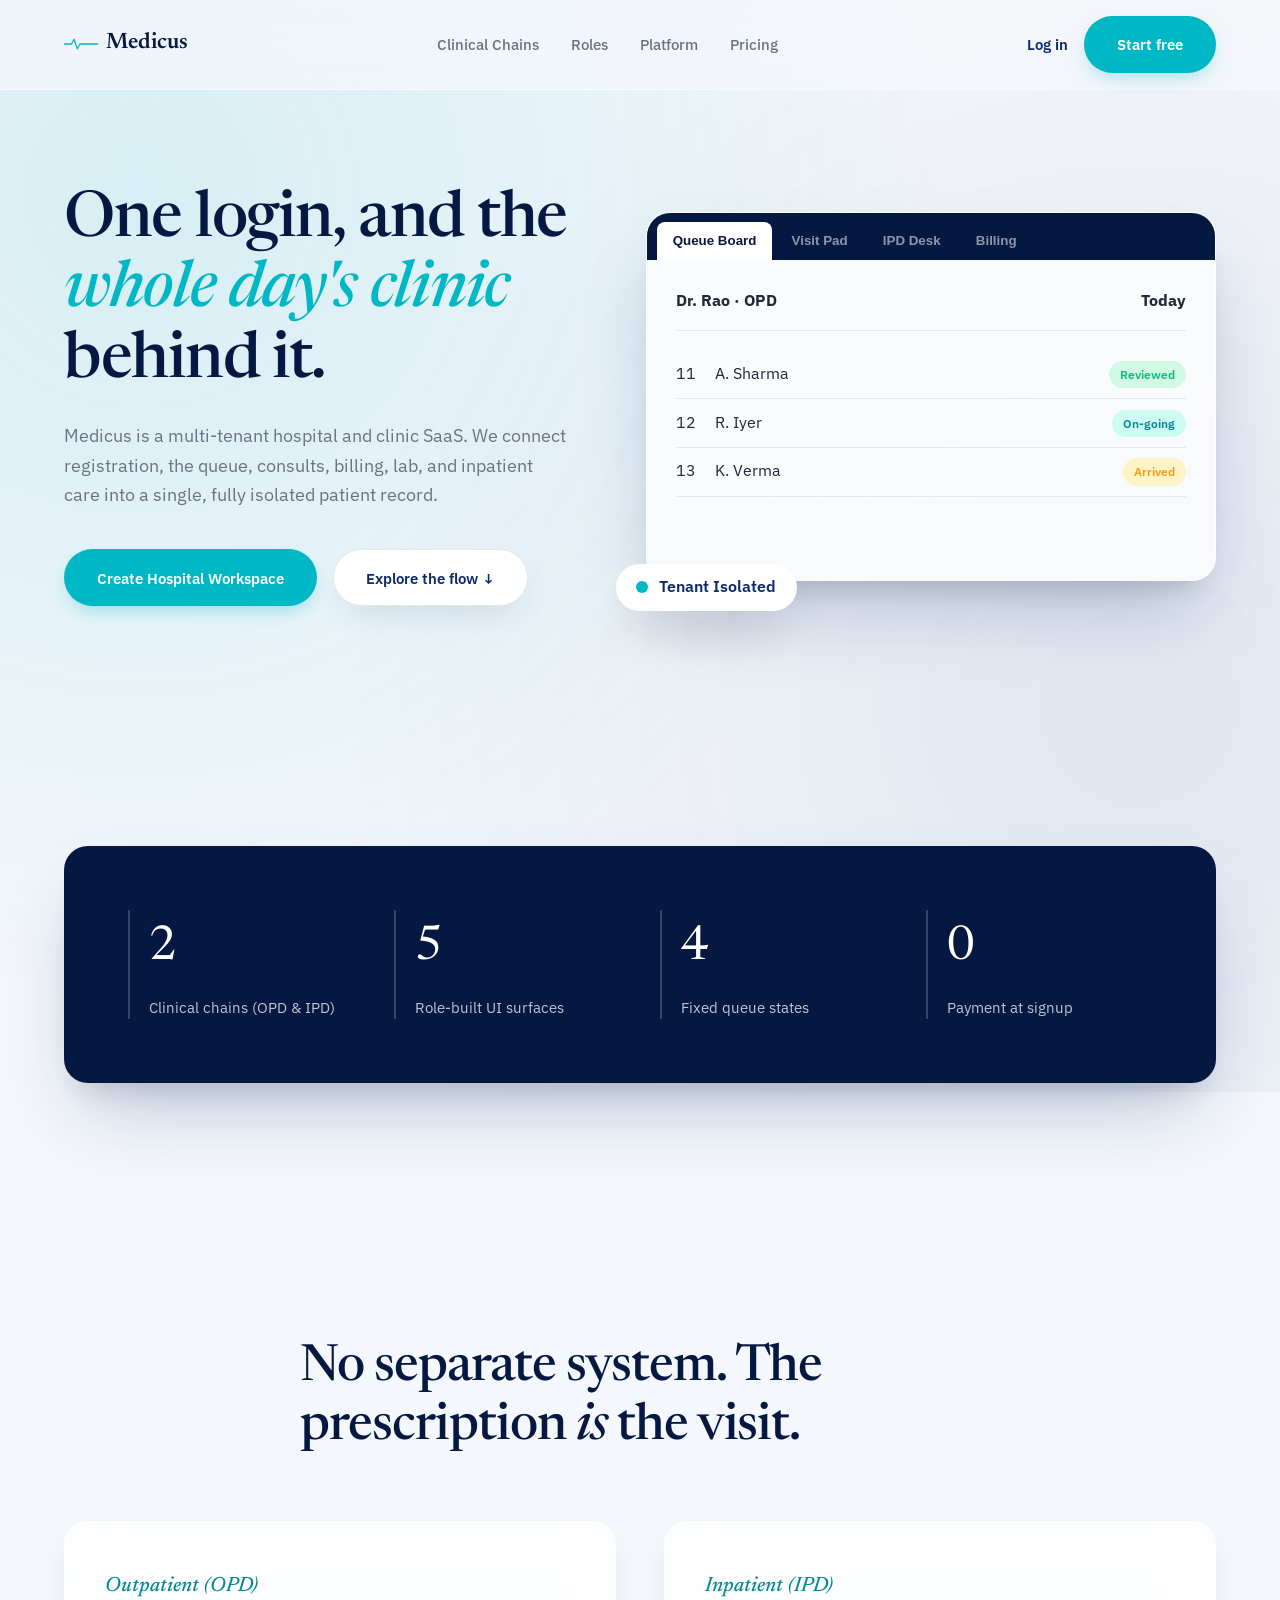
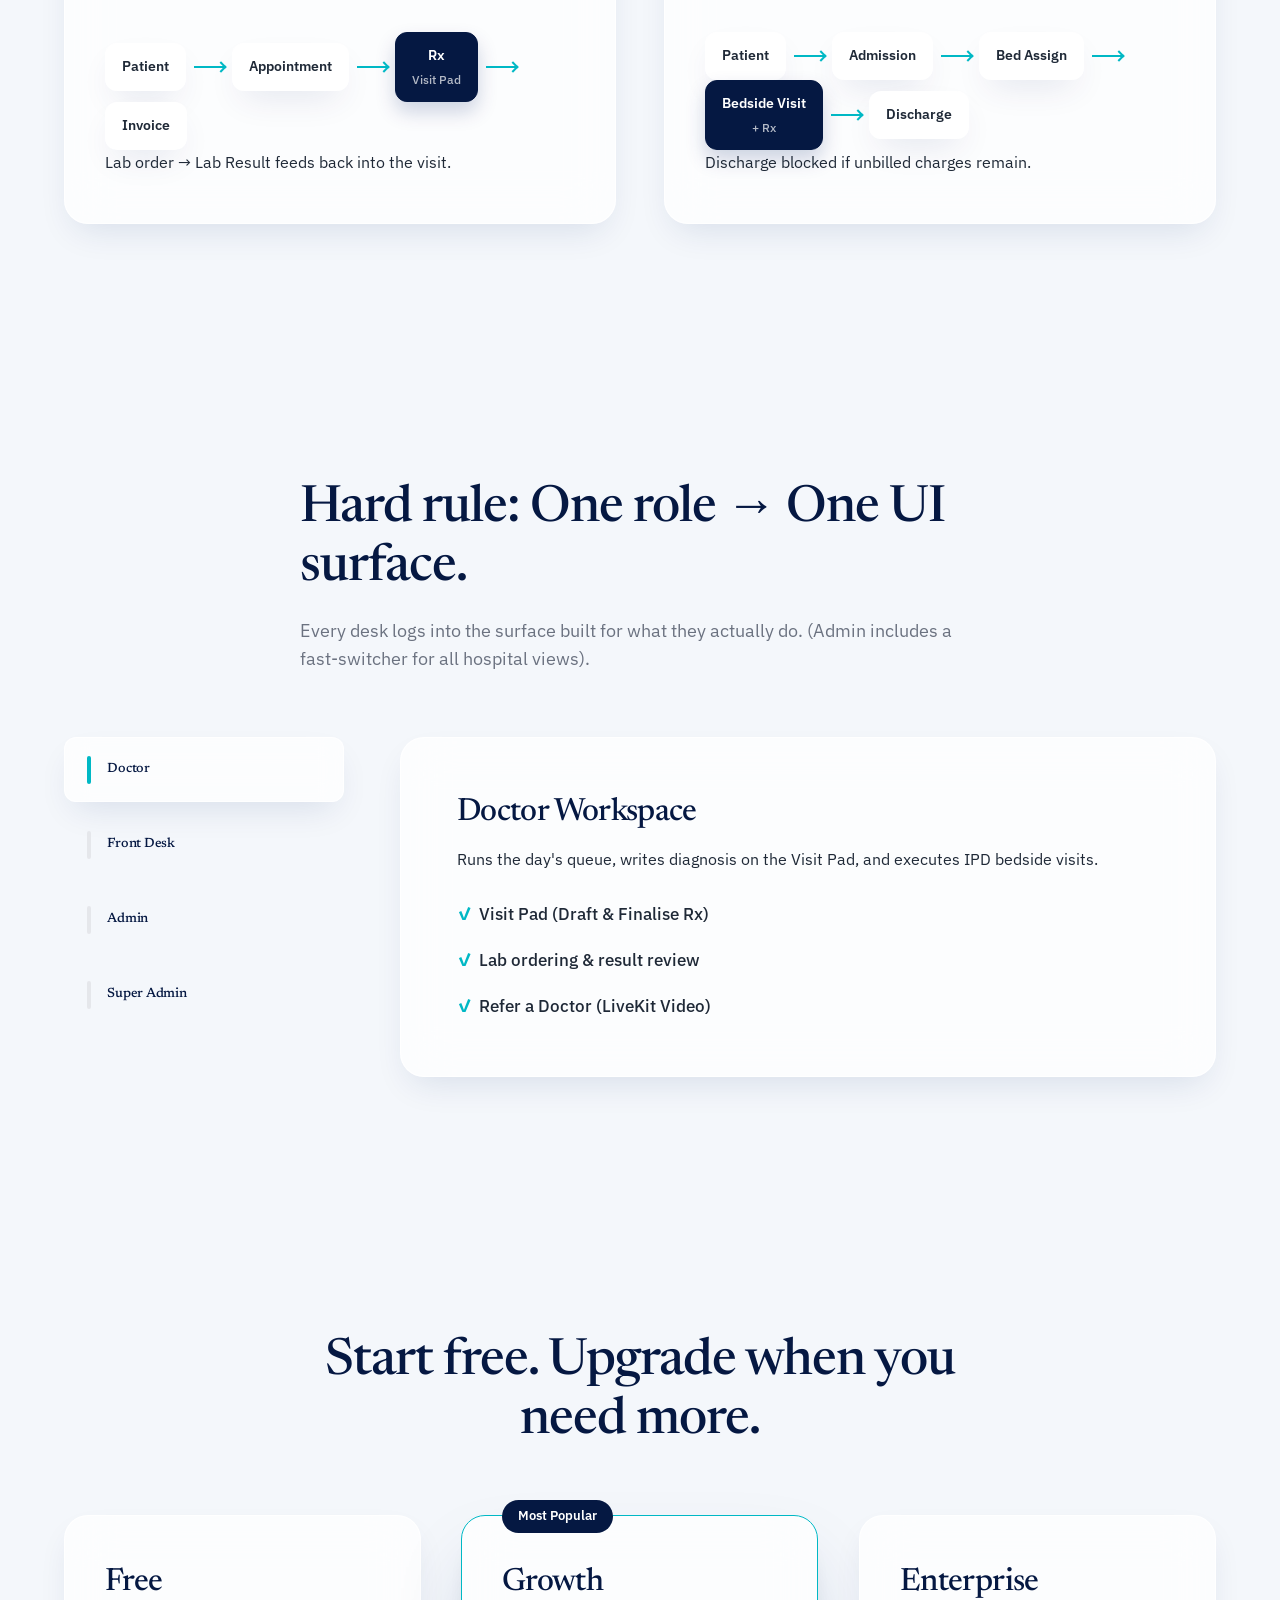
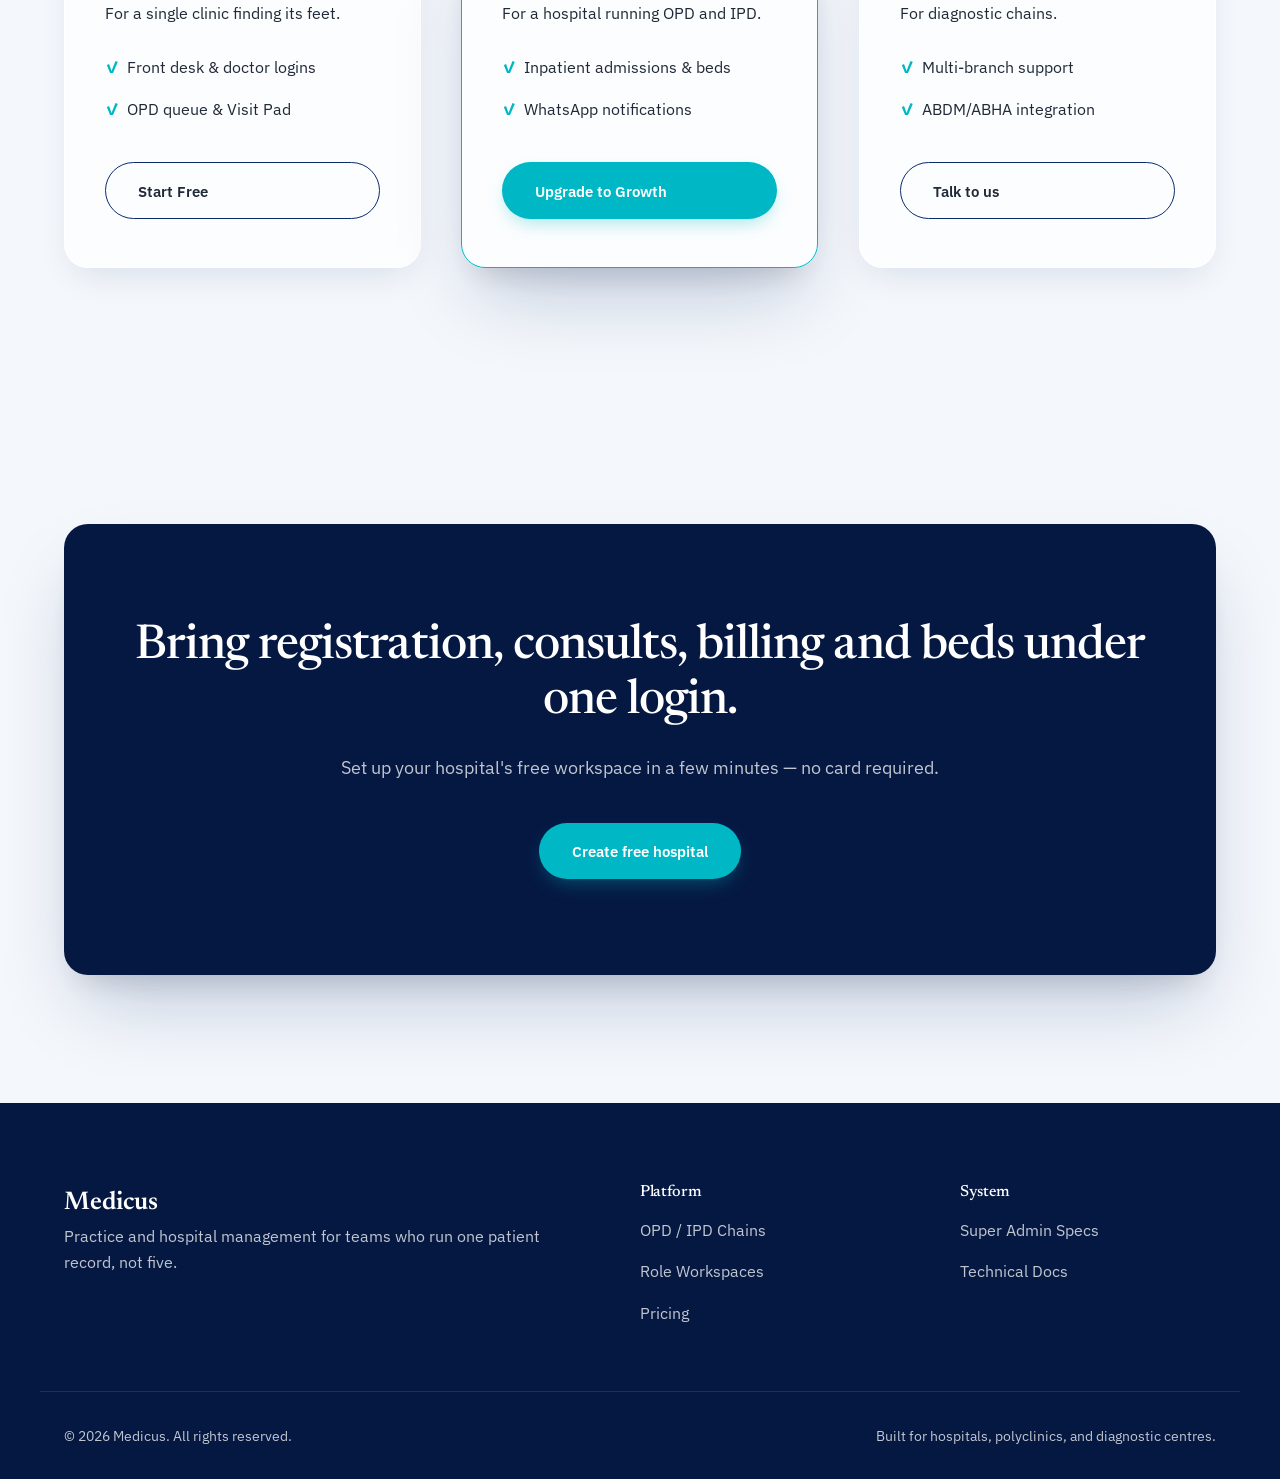
==== index.html @ e9c22fbf "Add pricing page, styles, and interactive features - Created a new pricing.html page with detailed p" ====
<!DOCTYPE html>
<html lang="en">
<head>
    <meta charset="UTF-8">
    <meta name="viewport" content="width=device-width, initial-scale=1.0">
    <title>Medicus — Practice & Hospital Management SaaS</title>
    <meta name="description" content="Multi-tenant hospital, clinic, and diagnostic-center SaaS. Run your entire facility from one isolated login.">
    <link rel="preconnect" href="https://fonts.googleapis.com">
    <link rel="preconnect" href="https://fonts.gstatic.com" crossorigin>
    <link href="https://fonts.googleapis.com/css2?family=Newsreader:ital,wght@0,400;0,500;0,600;1,400;1,500&family=IBM+Plex+Sans:wght@400;500;600;700&family=IBM+Plex+Mono:wght@500;600&display=swap" rel="stylesheet">
    <link rel="stylesheet" href="style.css">
</head>
<body>

    <!-- Cinematic Breathing Background -->
    <div id="ambient-bg"></div>

    <!-- ============ NAV ============ -->
    <header class="nav" id="nav">
        <div class="nav__inner">
            <a href="#top" class="brand">
                <svg class="brand__pulse" viewBox="0 0 64 24" width="34" height="14" aria-hidden="true">
                    <polyline points="0,12 14,12 19,3 25,21 30,12 64,12" fill="none" stroke="currentColor" stroke-width="2.4" stroke-linecap="round" stroke-linejoin="round" />
                </svg>
                Medicus
            </a>
            <nav class="nav__links" id="navLinks">
                <a href="#chains">Clinical Chains</a>
                <a href="#roles">Roles</a>
                <a href="#features">Platform</a>
                <a href="#pricing">Pricing</a>
            </nav>
            <div class="nav__actions">
                <a href="#" class="link-btn">Log in</a>
                <a href="#pricing" class="btn btn--primary btn--sm">Start free</a>
                <button class="nav__toggle" id="navToggle" aria-label="Open menu">
                    <span></span><span></span><span></span>
                </button>
            </div>
        </div>
    </header>

    <main id="top">
        <!-- ============ HERO 3D ============ -->
        <section class="hero perspective-container">
            <div class="hero__inner card-3d scroll-reveal-3d">
                <div class="hero__copy inner-3d">
                    <h1 class="inner-stagger">One login, and the <em>whole day's clinic</em> behind it.</h1>
                    <p class="hero__sub inner-stagger">
                        Medicus is a multi-tenant hospital and clinic SaaS. We connect registration, the queue, consults, billing, lab, and inpatient care into a single, fully isolated patient record.
                    </p>
                    <div class="hero__cta inner-stagger">
                        <a href="#pricing" class="btn btn--primary">Create Hospital Workspace</a>
                        <a href="#chains" class="btn btn--ghost">Explore the flow ↓</a>
                    </div>
                </div>

                <div class="hero__panel inner-stagger">
                    <div class="frame">
                        <div class="frame__tabs" id="frameTabs">
                            <button class="frame__tab is-active" data-panel="panel-queue">Queue Board</button>
                            <button class="frame__tab" data-panel="panel-pad">Visit Pad</button>
                            <button class="frame__tab" data-panel="panel-ipd">IPD Desk</button>
                            <button class="frame__tab" data-panel="panel-bill">Billing</button>
                        </div>
                        <div class="frame__panel is-active" id="panel-queue">
                            <div class="frame__head">
                                <span class="frame__title">Dr. Rao · OPD</span>
                                <span class="frame__meta">Today</span>
                            </div>
                            <div class="queue-row"><span class="queue-row__token">11</span><span class="queue-row__name">A. Sharma</span><span class="chip chip--emerald" data-status>Reviewed</span></div>
                            <div class="queue-row"><span class="queue-row__token">12</span><span class="queue-row__name">R. Iyer</span><span class="chip chip--teal" data-status>On-going</span></div>
                            <div class="queue-row"><span class="queue-row__token">13</span><span class="queue-row__name">K. Verma</span><span class="chip chip--amber" data-status>Arrived</span></div>
                        </div>
                        <div class="frame__panel" id="panel-pad">
                            <div class="frame__head"><span class="frame__title">Rx · R. Iyer</span></div>
                            <div class="pad-lines">
                                <div class="pad-line" style="width: 40%"></div>
                                <div class="pad-line" style="width: 85%"></div>
                                <div class="pad-line" style="width: 70%"></div>
                                <span class="pad-tag">Draft</span>
                            </div>
                        </div>
                        <div class="frame__panel" id="panel-ipd">
                            <div class="frame__head"><span class="frame__title">Ward Masters</span></div>
                            <div class="bed-grid">
                                <div class="bed-cell occupied">Bed 4A</div>
                                <div class="bed-cell occupied">Bed 4B</div>
                                <div class="bed-cell">Bed 5A</div>
                                <div class="bed-cell occupied">Bed 5B</div>
                            </div>
                        </div>
                        <div class="frame__panel" id="panel-bill">
                            <div class="frame__head"><span class="frame__title">Invoice · Token 11</span></div>
                            <div class="invoice-row"><span>Consultation</span><span>₹600</span></div>
                            <div class="invoice-row"><span>ECG</span><span>₹450</span></div>
                            <div class="invoice-total"><span>Total</span><span>₹1,102</span></div>
                        </div>
                    </div>
                    <div class="hero__badge inner-3d">
                        <span class="hero__badge-dot"></span> Tenant Isolated
                    </div>
                </div>
            </div>
        </section>

        <!-- ============ STATS 3D ============ -->
        <section class="perspective-container">
            <div class="stats card-3d scroll-reveal-3d">
                <div class="stats-grid inner-3d">
                    <div class="stat inner-stagger"><div class="stat__num">2</div><div class="stat__label">Clinical chains (OPD & IPD)</div></div>
                    <div class="stat inner-stagger"><div class="stat__num">5</div><div class="stat__label">Role-built UI surfaces</div></div>
                    <div class="stat inner-stagger"><div class="stat__num">4</div><div class="stat__label">Fixed queue states</div></div>
                    <div class="stat inner-stagger"><div class="stat__num">0</div><div class="stat__label">Payment at signup</div></div>
                </div>
            </div>
        </section>

        <!-- ============ CLINICAL CHAINS 3D ============ -->
        <section id="chains" class="perspective-container">
            <div class="section-head scroll-reveal-3d">
                <h2 class="inner-stagger">No separate system. The prescription <em>is</em> the visit.</h2>
            </div>
            <div class="chains">
                <div class="chain card-3d scroll-reveal-3d">
                    <div class="chain__label inner-3d inner-stagger">Outpatient (OPD)</div>
                    <ol class="chain__flow inner-3d inner-stagger">
                        <li><span class="chain__node">Patient</span></li>
                        <li class="chain__arrow"></li>
                        <li><span class="chain__node">Appointment</span></li>
                        <li class="chain__arrow"></li>
                        <li><span class="chain__node chain__node--accent">Rx<br><small>Visit Pad</small></span></li>
                        <li class="chain__arrow"></li>
                        <li><span class="chain__node">Invoice</span></li>
                    </ol>
                    <div class="chain__branch inner-3d inner-stagger">
                        <span class="chain__branch-line"></span>
                        Lab order → Lab Result feeds back into the visit.
                    </div>
                </div>

                <div class="chain card-3d scroll-reveal-3d">
                    <div class="chain__label inner-3d inner-stagger">Inpatient (IPD)</div>
                    <ol class="chain__flow inner-3d inner-stagger">
                        <li><span class="chain__node">Patient</span></li>
                        <li class="chain__arrow"></li>
                        <li><span class="chain__node">Admission</span></li>
                        <li class="chain__arrow"></li>
                        <li><span class="chain__node">Bed Assign</span></li>
                        <li class="chain__arrow"></li>
                        <li><span class="chain__node chain__node--accent">Bedside Visit<br><small>+ Rx</small></span></li>
                        <li class="chain__arrow"></li>
                        <li><span class="chain__node">Discharge</span></li>
                    </ol>
                    <div class="chain__branch inner-3d inner-stagger">
                        <span class="chain__branch-line"></span>
                        Discharge blocked if unbilled charges remain.
                    </div>
                </div>
            </div>
        </section>

        <!-- ============ ROLES 3D ============ -->
        <section id="roles" class="perspective-container">
            <div class="section-head scroll-reveal-3d">
                <h2 class="inner-stagger">Hard rule: One role → One UI surface.</h2>
                <p class="inner-stagger">Every desk logs into the surface built for what they actually do. (Admin includes a fast-switcher for all hospital views).</p>
            </div>
            <div class="role-switch scroll-reveal-3d">
                <div class="role-tabs inner-stagger" id="roleTabs">
                    <button class="role-tab card-3d is-active" data-role="doctor"><span class="role-tab__bar"></span><h4>Doctor</h4></button>
                    <button class="role-tab card-3d" data-role="frontdesk"><span class="role-tab__bar"></span><h4>Front Desk</h4></button>
                    <button class="role-tab card-3d" data-role="admin"><span class="role-tab__bar"></span><h4>Admin</h4></button>
                    <button class="role-tab card-3d" data-role="super"><span class="role-tab__bar"></span><h4>Super Admin</h4></button>
                </div>
                <div class="role-panels card-3d inner-stagger">
                    <div class="role-panel is-active inner-3d" id="role-doctor">
                        <h3>Doctor Workspace</h3>
                        <p>Runs the day's queue, writes diagnosis on the Visit Pad, and executes IPD bedside visits.</p>
                        <ul class="role-panel__list">
                            <li>Visit Pad (Draft & Finalise Rx)</li>
                            <li>Lab ordering & result review</li>
                            <li>Refer a Doctor (LiveKit Video)</li>
                        </ul>
                    </div>
                    <div class="role-panel inner-3d" id="role-frontdesk">
                        <h3>Front Desk</h3>
                        <p>Registers patients, walks them in, manages the queue board, and handles all OPD/IPD billing.</p>
                        <ul class="role-panel__list">
                            <li>Tokens assigned ONLY on create</li>
                            <li>Queue: Booked → Arrived → On-going</li>
                            <li>IPD Admit, allocate bed, schedule</li>
                        </ul>
                    </div>
                    <div class="role-panel inner-3d" id="role-admin">
                        <h3>Hospital Admin</h3>
                        <p>The hospital owner/ops view. Manage seats, services, and jump into clinical roles.</p>
                        <ul class="role-panel__list">
                            <li>Admin | Doctor | Frontdesk switcher</li>
                            <li>Masters (Single price list)</li>
                            <li>Data hub (Import CSV/Excel)</li>
                        </ul>
                    </div>
                    <div class="role-panel inner-3d" id="role-super">
                        <h3>Platform Super Admin</h3>
                        <p>Manages subscriptions and plans across the SaaS. Never sees PHI without an audited session.</p>
                        <ul class="role-panel__list">
                            <li>MRR, Plan Mix, Collections</li>
                            <li>Tenant & Seat cap management</li>
                            <li>Audited impersonation sessions</li>
                        </ul>
                    </div>
                </div>
            </div>
        </section>

        <!-- ============ PRICING 3D ============ -->
        <section id="pricing" class="perspective-container">
            <div class="section-head is-centered scroll-reveal-3d">
                <h2 class="inner-stagger">Start free. Upgrade when you need more.</h2>
            </div>
            <div class="plan-grid">
                <div class="plan card-3d scroll-reveal-3d">
                    <h3 class="inner-3d inner-stagger">Free</h3>
                    <p class="plan__desc inner-3d inner-stagger">For a single clinic finding its feet.</p>
                    <ul class="plan__list inner-3d inner-stagger">
                        <li>Front desk & doctor logins</li>
                        <li>OPD queue & Visit Pad</li>
                    </ul>
                    <a href="#" class="btn btn--outline inner-3d inner-stagger">Start Free</a>
                </div>
                <div class="plan plan--highlight card-3d scroll-reveal-3d">
                    <div class="plan__badge inner-3d">Most Popular</div>
                    <h3 class="inner-3d inner-stagger">Growth</h3>
                    <p class="plan__desc inner-3d inner-stagger">For a hospital running OPD and IPD.</p>
                    <ul class="plan__list inner-3d inner-stagger">
                        <li>Inpatient admissions & beds</li>
                        <li>WhatsApp notifications</li>
                    </ul>
                    <a href="#" class="btn btn--primary inner-3d inner-stagger">Upgrade to Growth</a>
                </div>
                <div class="plan card-3d scroll-reveal-3d">
                    <h3 class="inner-3d inner-stagger">Enterprise</h3>
                    <p class="plan__desc inner-3d inner-stagger">For diagnostic chains.</p>
                    <ul class="plan__list inner-3d inner-stagger">
                        <li>Multi-branch support</li>
                        <li>ABDM/ABHA integration</li>
                    </ul>
                    <a href="#" class="btn btn--outline inner-3d inner-stagger">Talk to us</a>
                </div>
            </div>
        </section>

        <!-- ============ CTA ============ -->
        <section class="perspective-container">
            <div class="cta card-3d scroll-reveal-3d">
                <div class="cta__inner inner-3d">
                    <h2 class="inner-stagger">Bring registration, consults, billing and beds under one login.</h2>
                    <p class="inner-stagger">Set up your hospital's free workspace in a few minutes — no card required.</p>
                    <div class="cta__actions inner-stagger">
                        <a href="#" class="btn btn--primary btn--lg">Create free hospital</a>
                    </div>
                </div>
            </div>
        </section>
    </main>

    <!-- ============ FOOTER ============ -->
    <footer class="footer">
        <div class="footer__inner">
            <div class="footer__brand">
                <a href="#top" class="brand brand--footer">Medicus</a>
                <p>Practice and hospital management for teams who run one patient record, not five.</p>
            </div>
            <div class="footer__col">
                <h4>Platform</h4>
                <a href="#chains">OPD / IPD Chains</a>
                <a href="#roles">Role Workspaces</a>
                <a href="#pricing">Pricing</a>
            </div>
            <div class="footer__col">
                <h4>System</h4>
                <a href="#">Super Admin Specs</a>
                <a href="#">Technical Docs</a>
            </div>
        </div>
        <div class="footer__bottom">
            <span>© 2026 Medicus. All rights reserved.</span>
            <span>Built for hospitals, polyclinics, and diagnostic centres.</span>
        </div>
    </footer>

    <script src="script.js"></script>
</body>
</html>
---- style.css ----
/* ============================================================
   Medicus — Ultra-Premium 3D Spatial Styles
   ============================================================ */
:root {
    /* MEDICUS BRAND COLORS */
    --navy: #0B2A6E;
    --navy-deep: #051842;
    --teal: #00B8C5;
    --teal-deep: #008a94;
    
    --bg: #F4F7FB;
    --surface: #FFFFFF;
    --ink: #1F2937;
    --muted: #6B7280;
    --border: #E5E7EB;
    
    --slate: #64748B;
    --amber: #F59E0B;
    --emerald: #10B981;

    --font-display: "Newsreader", "Georgia", serif;
    --font-body: "IBM Plex Sans", "Segoe UI", sans-serif;
    --font-mono: "IBM Plex Mono", "SF Mono", monospace;

    --radius-sm: 12px;
    --radius-md: 24px;
    --container: 1200px;
    
    /* Studio-Quality Shadows & Glass Edges */
    --shadow-float: 0 40px 80px -20px rgba(11, 42, 110, 0.25), 0 20px 30px -15px rgba(0, 0, 0, 0.15);
    --shadow-soft: 0 15px 35px -10px rgba(11, 42, 110, 0.12);
    --glass-border: rgba(255, 255, 255, 0.8);
}

* { box-sizing: border-box; }
html { scroll-behavior: smooth; }

/* Perfectly flat body to protect Nav and Footer integrity */
body {
    margin: 0;
    font-family: var(--font-body);
    background: var(--bg);
    color: var(--ink);
    line-height: 1.6;
    -webkit-font-smoothing: antialiased;
    overflow-x: hidden; 
    position: relative;
}

/* ============================================================
   CINEMATIC 3D ENGINE & SCROLL REVEALS 
   ============================================================ */
/* A rich, breathing, ambient background mesh */
#ambient-bg {
    position: fixed; top: -15vw; left: -15vw; right: -15vw; bottom: -15vw;
    background: 
        radial-gradient(circle at 20% 30%, rgba(0, 184, 197, 0.12) 0%, transparent 50%),
        radial-gradient(circle at 80% 70%, rgba(11, 42, 110, 0.08) 0%, transparent 50%);
    z-index: -1; pointer-events: none;
    transition: transform 0.2s ease-out;
    animation: breathe 15s ease-in-out infinite alternate;
}

@keyframes breathe {
    0% { opacity: 0.7; transform: scale(1); }
    100% { opacity: 1; transform: scale(1.05); }
}

.perspective-container {
    perspective: 1800px;
}

/* 
   THE DRAMATIC SCROLL EFFECT:
   Starts extremely deep in Z-space, scaled down, tilted aggressively, and faded.
   It sweeps in with a luxurious cubic-bezier curve.
*/
.scroll-reveal-3d {
    opacity: 0;
    transform: translateZ(-800px) translateY(150px) rotateX(20deg) scale(0.9);
    transition: opacity 1.4s cubic-bezier(0.16, 1, 0.3, 1), transform 1.6s cubic-bezier(0.16, 1, 0.3, 1);
}

.scroll-reveal-3d.is-revealed {
    opacity: 1;
    transform: translateZ(0px) translateY(0px) rotateX(0deg) scale(1);
}

/* 
   CASCADING INNER STAGGER: 
   Elements inside the card wait until the card arrives, then fade up sequentially. 
*/
.scroll-reveal-3d .inner-stagger {
    opacity: 0;
    transform: translateY(20px);
    transition: opacity 0.8s cubic-bezier(0.16, 1, 0.3, 1), transform 0.8s cubic-bezier(0.16, 1, 0.3, 1);
}
.scroll-reveal-3d.is-revealed .inner-stagger {
    opacity: 1;
    transform: translateY(0);
}

/* The magic timing sequence */
.scroll-reveal-3d.is-revealed .inner-stagger:nth-child(1) { transition-delay: 0.2s; }
.scroll-reveal-3d.is-revealed .inner-stagger:nth-child(2) { transition-delay: 0.35s; }
.scroll-reveal-3d.is-revealed .inner-stagger:nth-child(3) { transition-delay: 0.5s; }
.scroll-reveal-3d.is-revealed .inner-stagger:nth-child(4) { transition-delay: 0.65s; }

/* Subdued Interactive Mouse Tracking Elements */
.card-3d {
    transform-style: preserve-3d;
    transition: transform 0.15s linear, box-shadow 0.4s ease;
    will-change: transform;
}
.inner-3d {
    transition: transform 0.4s cubic-bezier(0.175, 0.885, 0.32, 1.275);
    transform: translateZ(0);
}

@media (prefers-reduced-motion: reduce) {
    .scroll-reveal-3d, .inner-stagger { opacity: 1; transform: none; transition: none; }
    .card-3d, .inner-3d { transition: none; transform: none !important; }
}

/* ============================================================
   TYPOGRAPHY & LAYOUT
   ============================================================ */
h1, h2, h3, h4 { font-family: var(--font-display); color: var(--navy-deep); margin: 0; line-height: 1.15; font-weight: 500; letter-spacing: -0.02em; }
p { margin: 0; }
a { color: inherit; text-decoration: none; }
ul, ol { margin: 0; padding: 0; list-style: none; }

.section-head { max-width: 680px; margin: 0 auto 4rem; text-align: left; }
.section-head.is-centered { text-align: center; }
.section-head h2 { font-size: clamp(2.2rem, 4vw, 3.5rem); }
.section-head p { margin-top: 1.2rem; color: var(--muted); font-size: 1.1rem; }

main > section {
    padding: 8rem 1.5rem;
    max-width: var(--container);
    margin: 0 auto;
}

/* ============================================================
   NAV (Fixed securely)
   ============================================================ */
.nav {
    position: sticky; top: 0; z-index: 1000;
    background: rgba(244, 247, 251, 0.8);
    backdrop-filter: blur(24px); /* Premium heavy blur */
    border-bottom: 1px solid rgba(255, 255, 255, 0.5);
}
.nav__inner { max-width: var(--container); margin: 0 auto; padding: 1rem 1.5rem; display: flex; align-items: center; justify-content: space-between; }
.brand { display: inline-flex; align-items: center; gap: 0.5rem; font-family: var(--font-display); font-weight: 600; font-size: 1.4rem; color: var(--navy-deep); }
.brand__pulse { color: var(--teal); }
.nav__links { display: flex; gap: 2rem; }
.nav__links a { font-size: 0.95rem; font-weight: 500; color: var(--muted); transition: color 0.2s; }
.nav__links a:hover { color: var(--navy); }
.nav__actions { display: flex; align-items: center; gap: 1rem; }
.link-btn { font-weight: 600; font-size: 0.95rem; color: var(--navy); }
.nav__toggle { display: none; }

/* ============================================================
   BUTTONS
   ============================================================ */
.btn {
    display: inline-flex; align-items: center; gap: 0.5rem;
    padding: 0.95rem 2rem; border-radius: 99px;
    font-weight: 600; font-size: 0.95rem;
    border: 1px solid transparent; cursor: pointer;
    transition: all 0.3s cubic-bezier(0.16, 1, 0.3, 1);
}
.btn--primary { background: var(--teal); color: #fff; box-shadow: 0 8px 20px -6px rgba(0, 184, 197, 0.4); }
.btn--primary:hover { background: var(--teal-deep); transform: translateY(-3px); box-shadow: 0 14px 28px -6px rgba(0, 184, 197, 0.5); }
.btn--ghost { background: var(--surface); color: var(--navy); border-color: var(--border); box-shadow: var(--shadow-soft); }
.btn--ghost:hover { transform: translateY(-3px); border-color: var(--navy); box-shadow: var(--shadow-float); }
.btn--outline { border-color: var(--navy); }
.btn--outline:hover { background: var(--navy); color: #fff; transform: translateY(-3px); }

/* ============================================================
   HERO 3D
   ============================================================ */
.hero { padding-top: 6rem; padding-bottom: 7rem; }
.hero__inner { display: grid; grid-template-columns: 1fr 1.1fr; gap: 4rem; align-items: center; }
.hero__copy h1 { font-size: clamp(3rem, 5vw, 4.5rem); line-height: 1.1; }
.hero__copy h1 em { font-style: italic; color: var(--teal); }
.hero__sub { margin-top: 1.5rem; font-size: 1.15rem; color: var(--muted); max-width: 46ch; }
.hero__cta { display: flex; gap: 1rem; margin-top: 2.5rem; }

.frame {
    background: rgba(255, 255, 255, 0.75); 
    backdrop-filter: blur(24px);
    border: 1px solid var(--glass-border); 
    border-radius: var(--radius-md);
    box-shadow: var(--shadow-float); 
    overflow: hidden;
}
.hero__badge {
    position: absolute; left: -30px; bottom: -30px; z-index: 10;
    display: flex; align-items: center; gap: 0.7rem;
    background: var(--surface); border: 1px solid var(--glass-border);
    border-radius: 999px; padding: 0.6rem 1.2rem;
    box-shadow: 0 25px 50px -15px rgba(0, 0, 0, 0.25); font-weight: 600; color: var(--navy);
}
.hero__badge-dot { width: 12px; height: 12px; border-radius: 50%; background: var(--teal); }

.frame__tabs { display: flex; gap: 0.2rem; padding: 0.6rem 0.6rem 0; background: var(--navy-deep); }
.frame__tab { border: none; background: transparent; color: rgba(255, 255, 255, 0.55); font-weight: 600; padding: 0.7rem 1rem; border-radius: 8px 8px 0 0; cursor: pointer; transition: 0.2s; }
.frame__tab.is-active { background: var(--surface); color: var(--navy-deep); }
.frame__panel { display: none; padding: 1.8rem; min-height: 320px; }
.frame__panel.is-active { display: block; }
.frame__head { display: flex; justify-content: space-between; border-bottom: 1px solid var(--border); padding-bottom: 1rem; margin-bottom: 1.2rem; font-weight: 700;}

/* Mock Elements */
.queue-row { display: grid; grid-template-columns: 28px 1fr auto; gap: 0.7rem; padding: 0.65rem 0; border-bottom: 1px solid var(--border); }
.chip { display: inline-flex; padding: 0.25rem 0.7rem; border-radius: 999px; font-size: 0.75rem; font-weight: 600; }
.chip--emerald { background: #D1FAE5; color: var(--emerald); }
.chip--teal { background: #CCFBF1; color: var(--teal-deep); }
.chip--amber { background: #FEF3C7; color: var(--amber); }

.pad-line { height: 10px; border-radius: 5px; background: var(--border); margin-bottom: 12px;}
.bed-grid { display: grid; grid-template-columns: 1fr 1fr; gap: 12px; }
.bed-cell { border: 1.5px dashed var(--border); border-radius: var(--radius-sm); padding: 1.8rem 1rem; text-align: center; }
.bed-cell.occupied { border: 1.5px solid var(--teal); background: #CCFBF1; color: var(--teal-deep); }

/* ============================================================
   STATS & CHAINS
   ============================================================ */
.stats { background: var(--navy-deep); border-radius: var(--radius-md); padding: 4rem; color: white; box-shadow: var(--shadow-float); }
.stats-grid { display: grid; grid-template-columns: repeat(4, 1fr); gap: 2.5rem; }
.stat { border-left: 2px solid rgba(255, 255, 255, 0.2); padding-left: 1.2rem; }
.stat__num { font-size: 3rem; font-family: var(--font-display); }
.stat__label { color: rgba(255,255,255,0.75); font-size: 0.95rem; margin-top: 0.5rem; }

.chains { display: grid; grid-template-columns: 1fr 1fr; gap: 3rem; }
.chain { background: rgba(255,255,255,0.75); backdrop-filter: blur(24px); border: 1px solid var(--glass-border); border-radius: var(--radius-md); padding: 3rem 2.5rem; box-shadow: var(--shadow-soft); }
.chain__label { font-family: var(--font-display); font-weight: 500; font-style: italic; color: var(--teal-deep); font-size: 1.3rem; margin-bottom: 1.8rem; }
.chain__flow { display: flex; flex-wrap: wrap; align-items: center; gap: 0; }
.chain__node { display: inline-flex; flex-direction: column; align-items: center; text-align: center; background: var(--surface); border: 1px solid var(--glass-border); border-radius: var(--radius-sm); padding: 0.75rem 1rem; font-size: 0.85rem; font-weight: 600; box-shadow: var(--shadow-soft); }
.chain__node small { font-weight: 500; color: var(--muted); font-size: 0.75rem; margin-top: 3px;}
.chain__node--accent { background: var(--navy-deep); border-color: var(--navy-deep); color: #fff; box-shadow: 0 10px 20px rgba(11, 42, 110, 0.2); }
.chain__node--accent small { color: rgba(255, 255, 255, 0.7); }
.chain__arrow { width: 30px; height: 2px; background: var(--teal); position: relative; margin: 0 0.5rem; }
.chain__arrow::after { content: ""; position: absolute; right: -1px; top: -3px; width: 6px; height: 6px; border-top: 2px solid var(--teal); border-right: 2px solid var(--teal); transform: rotate(45deg); }

/* ============================================================
   ROLE SWITCHER
   ============================================================ */
.role-switch { display: grid; grid-template-columns: 280px 1fr; gap: 3.5rem; }
.role-tabs { display: flex; flex-direction: column; gap: 0.6rem; }
.role-tab { display: flex; gap: 1rem; align-items: center; padding: 1.1rem 1.4rem; background: transparent; border: 1px solid transparent; border-radius: var(--radius-sm); cursor: pointer; text-align: left; }
.role-tab__bar { width: 4px; height: 28px; border-radius: 3px; background: var(--border); }
.role-tab.is-active { background: rgba(255, 255, 255, 0.75); backdrop-filter: blur(12px); border-color: var(--glass-border); box-shadow: var(--shadow-soft); }
.role-tab.is-active .role-tab__bar { background: var(--teal); }
.role-panel { display: none; background: rgba(255,255,255,0.75); backdrop-filter: blur(24px); border: 1px solid var(--glass-border); padding: 3.5rem; border-radius: var(--radius-md); box-shadow: var(--shadow-soft); }
.role-panel.is-active { display: block; }
.role-panel h3 { font-size: 2rem; margin-bottom: 1rem; }
.role-panel__list { margin-top: 1.8rem; display: grid; grid-template-columns: 1fr; gap: 1.2rem; }
.role-panel__list li { padding-left: 1.4rem; position: relative; font-weight: 500; font-size: 1.05rem;}
.role-panel__list li::before { content: "✓"; position: absolute; left: 0; color: var(--teal); font-weight: 700; }

/* ============================================================
   PRICING & CTA
   ============================================================ */
.plan-grid { display: grid; grid-template-columns: repeat(3, 1fr); gap: 2.5rem; }
.plan { background: rgba(255,255,255,0.75); backdrop-filter: blur(24px); border: 1px solid var(--glass-border); border-radius: var(--radius-md); padding: 3rem 2.5rem; box-shadow: var(--shadow-soft); display: flex; flex-direction: column;}
.plan h3 { font-size: 2rem; }
.plan--highlight { border-color: var(--teal); box-shadow: var(--shadow-float); position: relative; }
.plan__badge { position: absolute; top: -16px; left: 2.5rem; background: var(--navy-deep); color: white; padding: 0.4rem 1rem; border-radius: 999px; font-size: 0.8rem; font-weight: 600;}
.plan__list { margin: 1.8rem 0 2.5rem; display: flex; flex-direction: column; gap: 1rem; flex: 1;}
.plan__list li { padding-left: 1.4rem; position: relative; }
.plan__list li::before { content: "✓"; position: absolute; left: 0; color: var(--teal); font-weight: 700;}

.cta { background: var(--navy-deep); border-radius: var(--radius-md); padding: 6rem 2rem; text-align: center; color: white; box-shadow: var(--shadow-float); }
.cta h2 { color: white; font-size: clamp(2.2rem, 4vw, 3rem); }
.cta p { margin-top: 1.5rem; font-size: 1.1rem; color: rgba(255, 255, 255, 0.75);}
.cta__actions { display: flex; justify-content: center; margin-top: 2.5rem; }

/* ============================================================
   FOOTER
   ============================================================ */
.footer { background: var(--navy-deep); color: rgba(255, 255, 255, 0.75); padding-top: 5rem; }
.footer__inner { max-width: var(--container); margin: 0 auto; padding: 0 1.5rem 4rem; display: grid; grid-template-columns: 2fr 1fr 1fr; gap: 4rem; }
.footer__brand .brand { color: white; font-size: 1.6rem;}
.footer__col { display: flex; flex-direction: column; gap: 1rem; }
.footer__col h4 { color: white; font-size: 1rem; }
.footer__bottom { border-top: 1px solid rgba(255,255,255,0.1); max-width: var(--container); margin: 0 auto; padding: 2rem 1.5rem; display: flex; justify-content: space-between; font-size: 0.9rem; }

/* RESPONSIVE */
@media (max-width: 980px) {
    .hero__inner, .role-switch, .plan-grid, .chains { grid-template-columns: 1fr; gap: 3rem;}
    .stats-grid { grid-template-columns: repeat(2, 1fr); }
    .role-tabs { flex-direction: row; overflow-x: auto; }
}
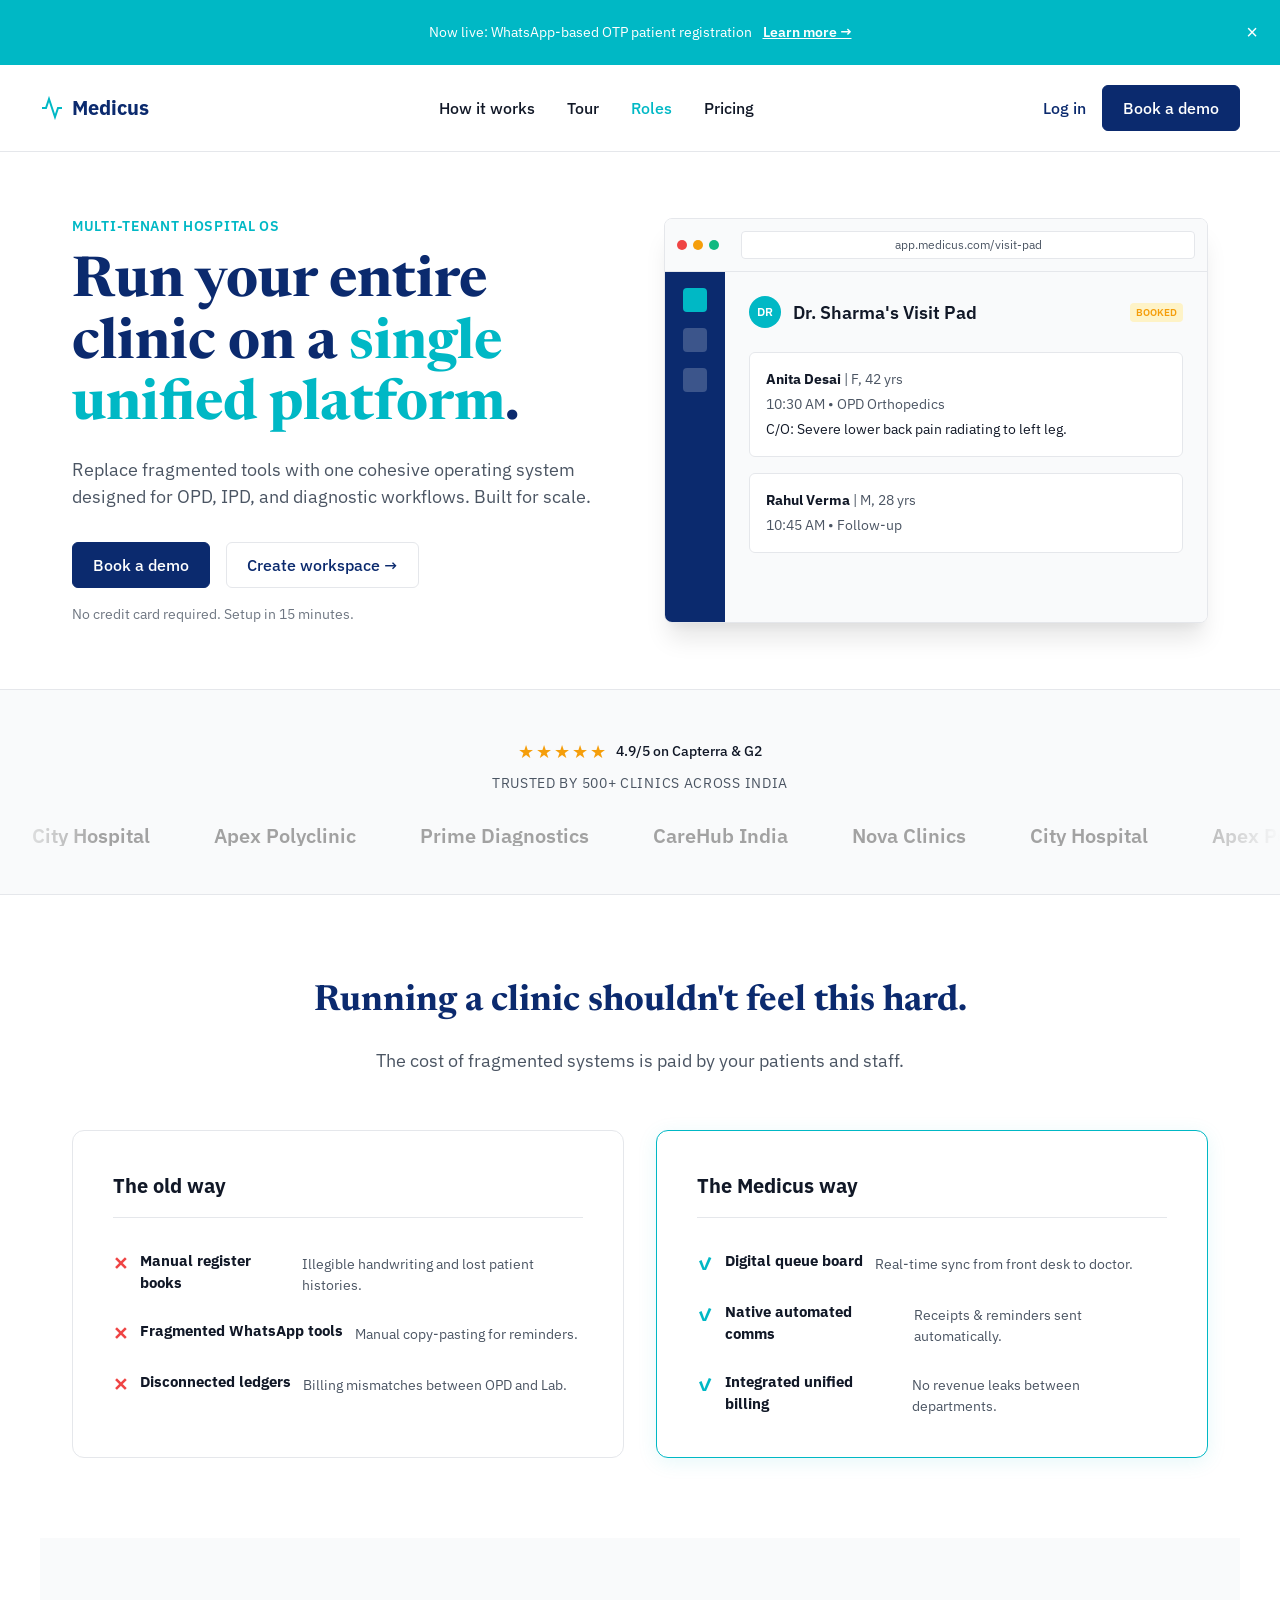
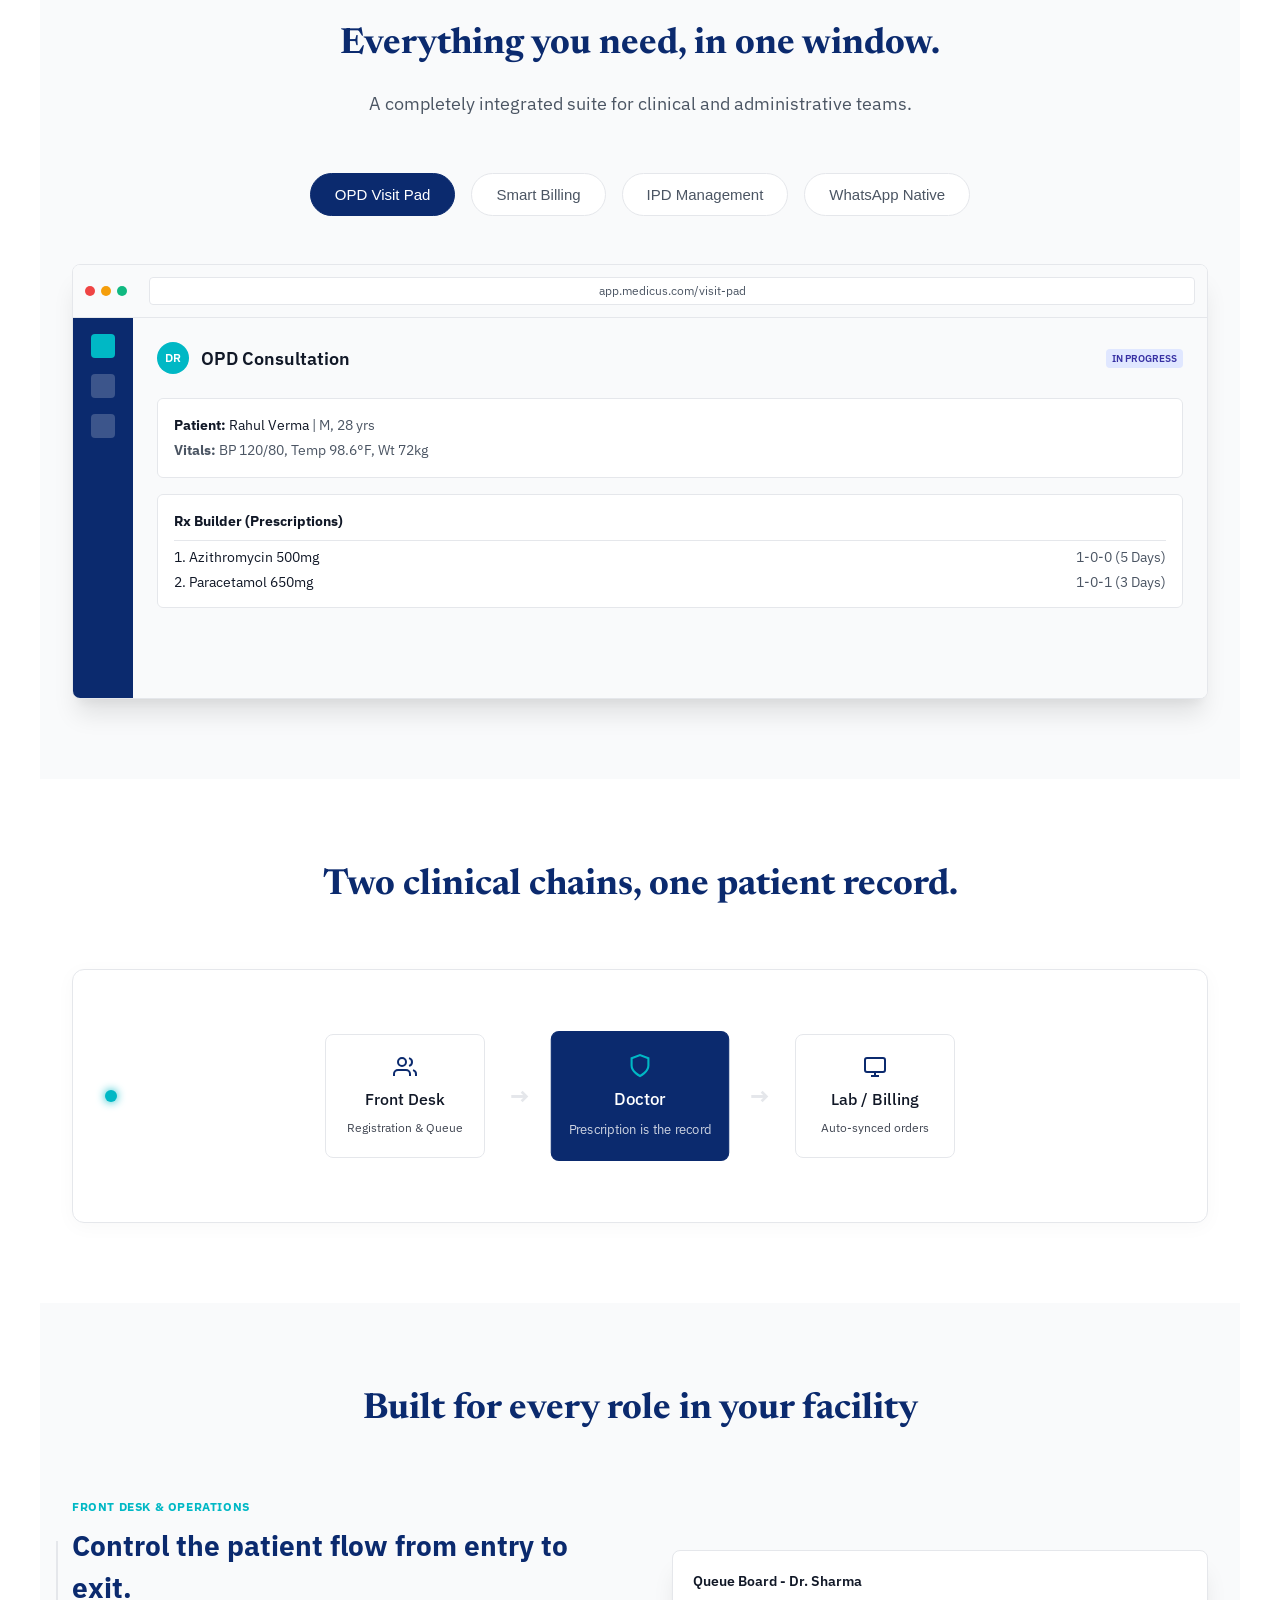
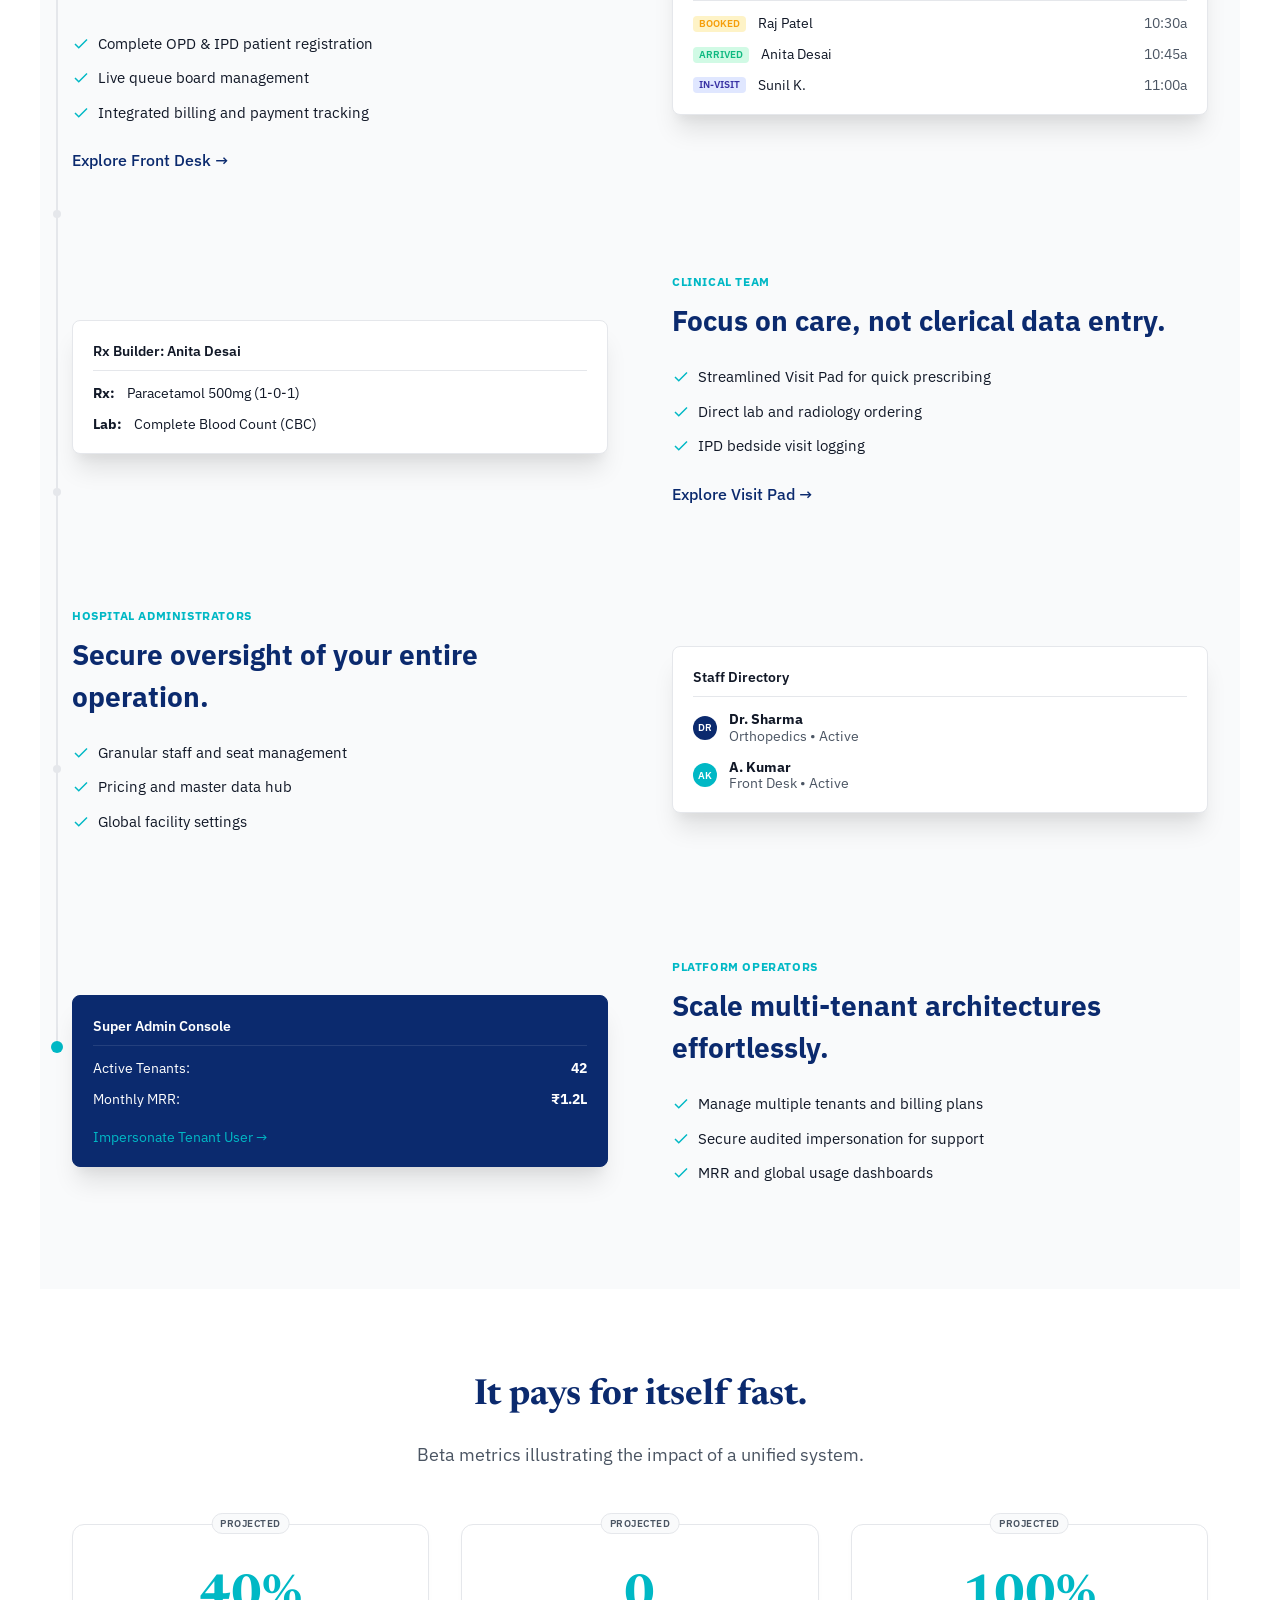
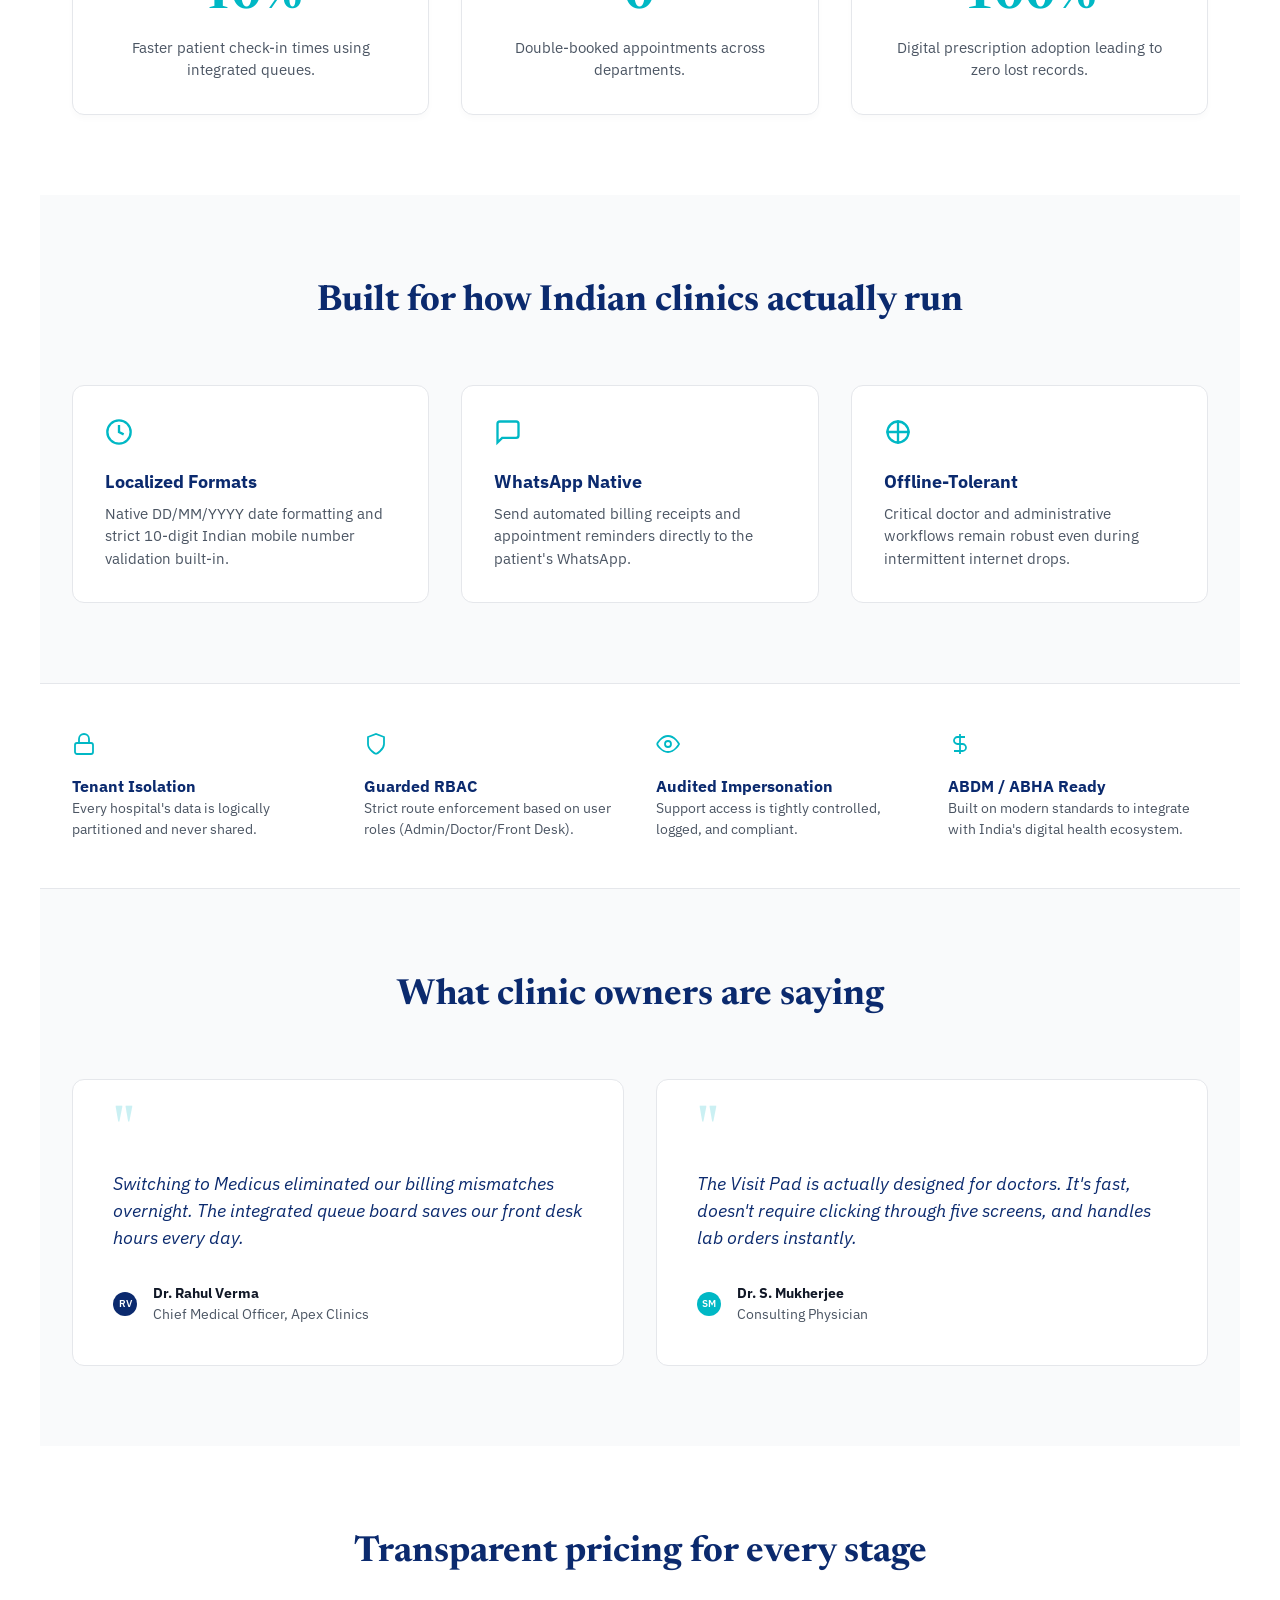
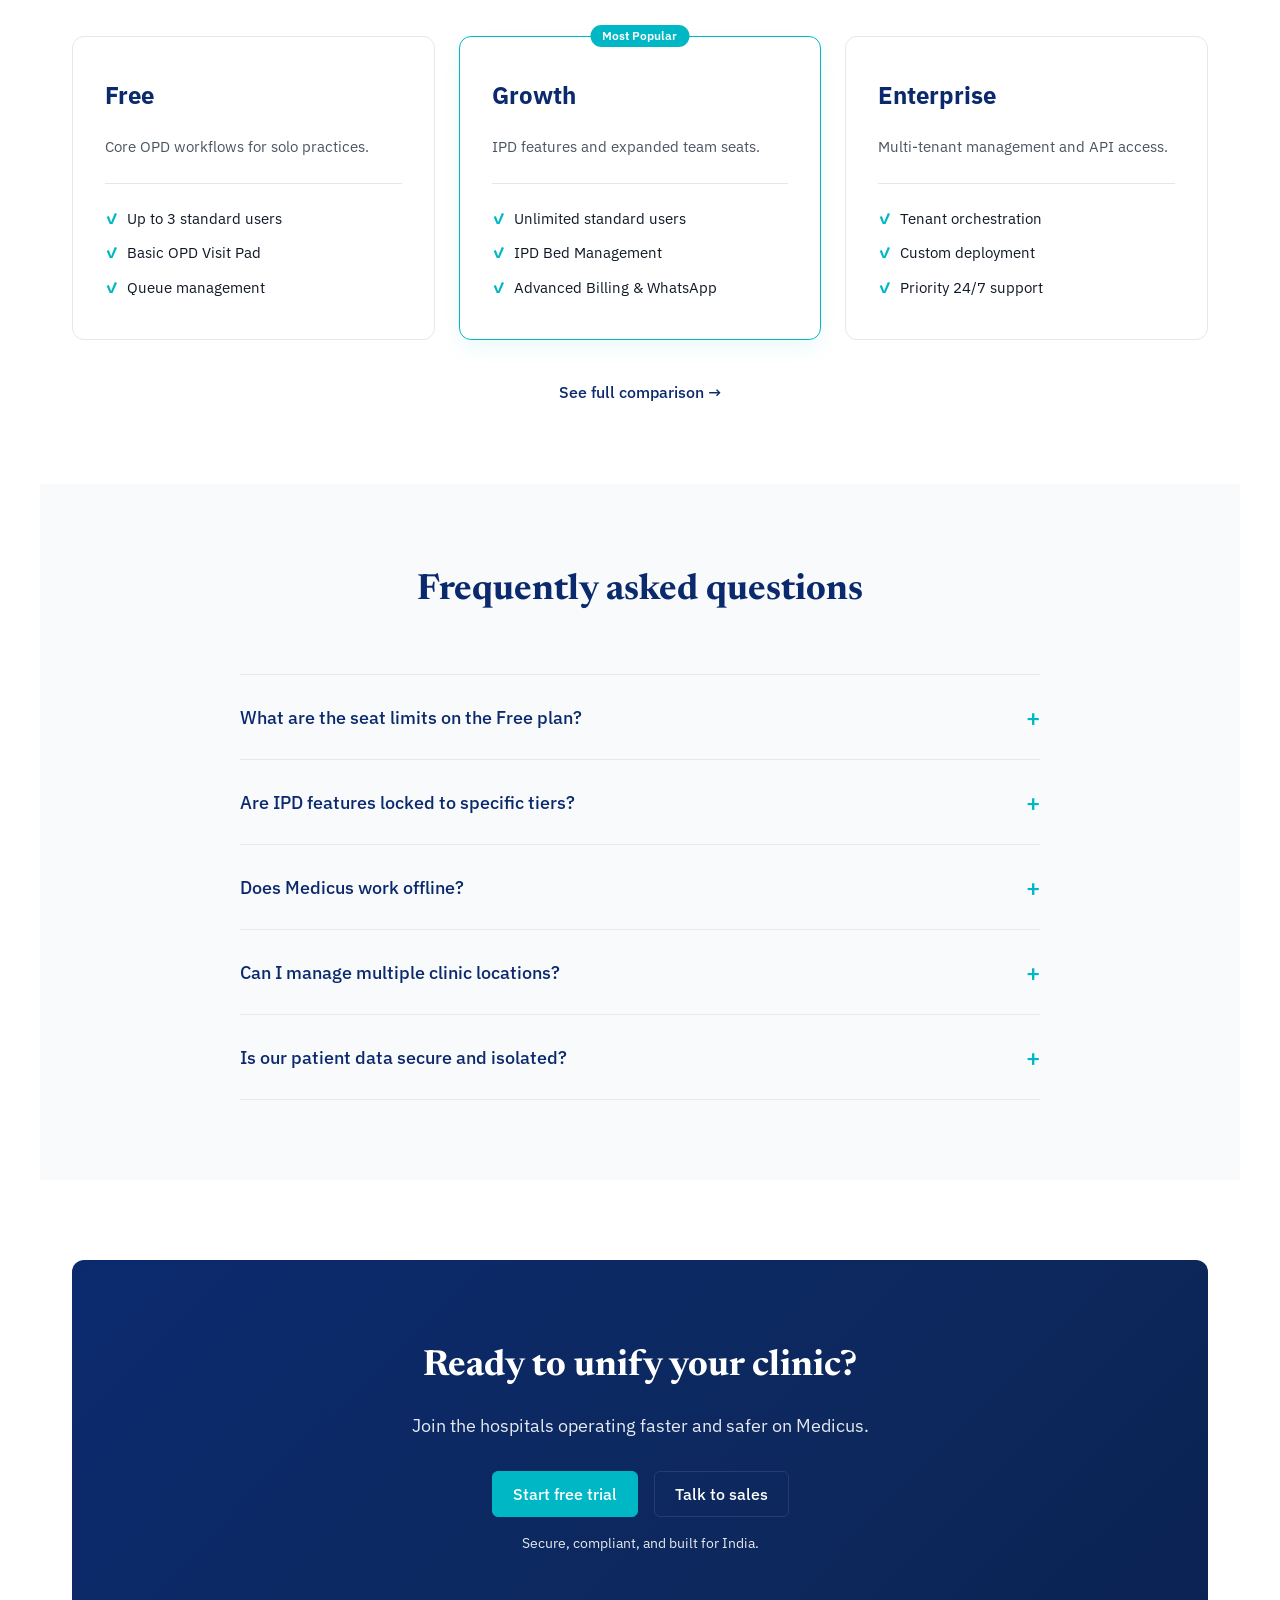
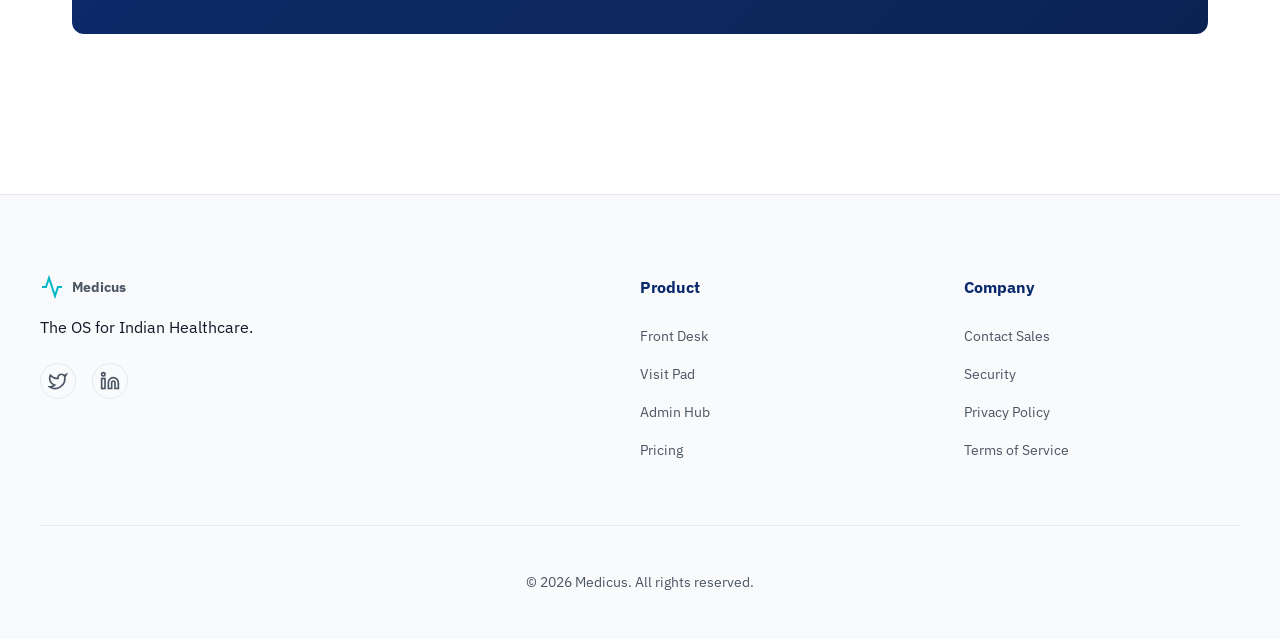
==== commit 9ad5865c: "Refactor code structure for improved readability and maintainability" ====
--- a/index.html
+++ b/index.html
@@ -1,295 +1,758 @@
 <!DOCTYPE html>
 <html lang="en">
 <head>
-    <meta charset="UTF-8">
-    <meta name="viewport" content="width=device-width, initial-scale=1.0">
-    <title>Medicus — Practice & Hospital Management SaaS</title>
-    <meta name="description" content="Multi-tenant hospital, clinic, and diagnostic-center SaaS. Run your entire facility from one isolated login.">
-    <link rel="preconnect" href="https://fonts.googleapis.com">
-    <link rel="preconnect" href="https://fonts.gstatic.com" crossorigin>
-    <link href="https://fonts.googleapis.com/css2?family=Newsreader:ital,wght@0,400;0,500;0,600;1,400;1,500&family=IBM+Plex+Sans:wght@400;500;600;700&family=IBM+Plex+Mono:wght@500;600&display=swap" rel="stylesheet">
-    <link rel="stylesheet" href="style.css">
+  <meta charset="UTF-8">
+  <meta name="viewport" content="width=device-width, initial-scale=1.0">
+  <title>Medicus | Multi-Tenant Hospital & Clinic OS</title>
+  <meta name="description" content="Run your entire hospital, polyclinic, or diagnostic center on a single unified platform. Designed for how Indian healthcare actually works.">
+  <meta name="robots" content="index, follow">
+  
+  <!-- [PLACEHOLDER: canonical url] -->
+  <link rel="canonical" href="https://medicus.com/">
+  <!-- [PLACEHOLDER: favicon set] -->
+  <link rel="icon" href="/favicon.ico" type="image/x-icon">
+
+  <!-- Open Graph / Twitter -->
+  <meta property="og:type" content="website">
+  <meta property="og:url" content="https://medicus.com/">
+  <meta property="og:title" content="Medicus | Multi-Tenant Hospital OS">
+  <meta property="og:description" content="Run your entire hospital, polyclinic, or diagnostic center on a single unified platform.">
+  <!-- [PLACEHOLDER: real OG image path] -->
+  <meta property="og:image" content="https://medicus.com/assets/og-image.jpg">
+  <meta property="twitter:card" content="summary_large_image">
+
+  <!-- Fonts (Preconnected & swapped) -->
+  <link rel="preconnect" href="https://fonts.googleapis.com">
+  <link rel="preconnect" href="https://fonts.gstatic.com" crossorigin>
+  <link href="https://fonts.googleapis.com/css2?family=IBM+Plex+Sans:wght@400;500;600&family=Newsreader:opsz,wght@6..72,400;500;600&display=swap" rel="stylesheet">
+  
+  <link rel="stylesheet" href="style.css">
+
+  <!-- JSON-LD Schema -->
+  <script type="application/ld+json">
+  {
+    "@context": "https://schema.org",
+    "@type": "SoftwareApplication",
+    "name": "Medicus",
+    "applicationCategory": "HealthApplication",
+    "operatingSystem": "WebBrowser",
+    "description": "Multi-tenant Hospital & Clinic OS for the Indian healthcare market.",
+    "offers": {
+      "@type": "Offer",
+      "price": "0",
+      "priceCurrency": "INR"
+    }
+  }
+  </script>
 </head>
 <body>
 
-    <!-- Cinematic Breathing Background -->
-    <div id="ambient-bg"></div>
-
-    <!-- ============ NAV ============ -->
-    <header class="nav" id="nav">
-        <div class="nav__inner">
-            <a href="#top" class="brand">
-                <svg class="brand__pulse" viewBox="0 0 64 24" width="34" height="14" aria-hidden="true">
-                    <polyline points="0,12 14,12 19,3 25,21 30,12 64,12" fill="none" stroke="currentColor" stroke-width="2.4" stroke-linecap="round" stroke-linejoin="round" />
-                </svg>
-                Medicus
-            </a>
-            <nav class="nav__links" id="navLinks">
-                <a href="#chains">Clinical Chains</a>
-                <a href="#roles">Roles</a>
-                <a href="#features">Platform</a>
-                <a href="#pricing">Pricing</a>
-            </nav>
-            <div class="nav__actions">
-                <a href="#" class="link-btn">Log in</a>
-                <a href="#pricing" class="btn btn--primary btn--sm">Start free</a>
-                <button class="nav__toggle" id="navToggle" aria-label="Open menu">
-                    <span></span><span></span><span></span>
-                </button>
-            </div>
-        </div>
-    </header>
-
-    <main id="top">
-        <!-- ============ HERO 3D ============ -->
-        <section class="hero perspective-container">
-            <div class="hero__inner card-3d scroll-reveal-3d">
-                <div class="hero__copy inner-3d">
-                    <h1 class="inner-stagger">One login, and the <em>whole day's clinic</em> behind it.</h1>
-                    <p class="hero__sub inner-stagger">
-                        Medicus is a multi-tenant hospital and clinic SaaS. We connect registration, the queue, consults, billing, lab, and inpatient care into a single, fully isolated patient record.
-                    </p>
-                    <div class="hero__cta inner-stagger">
-                        <a href="#pricing" class="btn btn--primary">Create Hospital Workspace</a>
-                        <a href="#chains" class="btn btn--ghost">Explore the flow ↓</a>
+  <!-- Announcement Bar -->
+  <div class="announcement-bar" id="announcementBar">
+    <p>Now live: WhatsApp-based OTP patient registration <a href="/features.html">Learn more &rarr;</a></p>
+    <button aria-label="Dismiss announcement" id="closeAnnouncement">&times;</button>
+  </div>
+
+  <!-- Sticky Nav -->
+  <header class="site-header" id="siteNav">
+    <div id="scroll-progress-bar"></div>
+    <div class="nav-container">
+      <a href="/" class="brand-logo" aria-label="Medicus Home">
+        <svg aria-hidden="true" width="24" height="24" viewBox="0 0 24 24" fill="none" stroke="var(--teal)" stroke-width="2"><path d="M22 12h-4l-3 9L9 3l-3 9H2"/></svg>
+        <span>Medicus</span>
+      </a>
+      
+      <!-- Desktop Nav -->
+      <nav class="desktop-nav" aria-label="Main Navigation">
+        <ul class="nav-links">
+          <li><a href="#how-it-works">How it works</a></li>
+          <li><a href="#tour">Tour</a></li>
+          <li><a href="#roles">Roles</a></li>
+          <li><a href="pricing.html">Pricing</a></li>
+        </ul>
+      </nav>
+
+      <div class="nav-actions desktop-actions">
+        <a href="/login" class="nav-login">Log in</a>
+        <a href="contact.html" class="btn btn-primary">Book a demo</a>
+      </div>
+
+      <!-- Mobile Menu Toggle -->
+      <button class="mobile-menu-toggle" id="mobileMenuToggle" aria-expanded="false" aria-label="Toggle navigation menu">
+        <svg aria-hidden="true" viewBox="0 0 24 24" stroke="currentColor" fill="none" stroke-width="2"><path d="M4 6h16M4 12h16M4 18h16"></path></svg>
+      </button>
+    </div>
+
+    <!-- Mobile Slide-out Panel -->
+    <div class="mobile-menu-panel" id="mobileMenuPanel" aria-hidden="true">
+      <nav aria-label="Mobile Navigation">
+        <ul class="mobile-nav-links">
+          <li><a href="#how-it-works">How it works</a></li>
+          <li><a href="#tour">Tour</a></li>
+          <li><a href="#roles">Roles</a></li>
+          <li><a href="pricing.html">Pricing</a></li>
+        </ul>
+        <div class="mobile-nav-actions">
+          <a href="/login" class="btn btn-secondary">Log in</a>
+          <a href="contact.html" class="btn btn-primary">Book a demo</a>
+        </div>
+      </nav>
+    </div>
+  </header>
+
+  <main>
+    <!-- Hero Section -->
+    <section class="hero card-3d-reveal">
+      <div class="hero-content">
+        <span class="eyebrow">MULTI-TENANT HOSPITAL OS</span>
+        <h1>Run your entire clinic on a <span class="text-teal">single unified platform</span>.</h1>
+        <p>Replace fragmented tools with one cohesive operating system designed for OPD, IPD, and diagnostic workflows. Built for scale.</p>
+        <div class="hero-ctas">
+          <a href="contact.html" class="btn btn-primary">Book a demo</a>
+          <a href="pricing.html" class="btn btn-secondary">Create workspace &rarr;</a>
+        </div>
+        <p class="trust-microcopy">No credit card required. Setup in 15 minutes.</p>
+      </div>
+      <div class="hero-visual">
+        <div class="ui-mockup card-3d">
+          <div class="ui-chrome">
+            <span class="dot red"></span><span class="dot yellow"></span><span class="dot green"></span>
+            <div class="ui-url">app.medicus.com/visit-pad</div>
+          </div>
+          <div class="ui-body">
+            <div class="ui-sidebar">
+              <div class="ui-nav-item active"></div>
+              <div class="ui-nav-item"></div>
+              <div class="ui-nav-item"></div>
+            </div>
+            <div class="ui-main">
+              <div class="ui-header">
+                <div class="ui-avatar">DR</div>
+                <div class="ui-title">Dr. Sharma's Visit Pad</div>
+                <span class="chip booked" id="hero-queue-chip" style="margin-left: auto;">Booked</span>
+              </div>
+              <div class="ui-content-grid">
+                <!-- Realistic fake data instead of skeleton lines -->
+                <div class="ui-card data-card hero-row" data-placeholder="true">
+                  <div class="card-header">
+                    <strong>Anita Desai</strong> <span class="text-muted">| F, 42 yrs</span>
+                  </div>
+                  <div class="card-body">
+                    <span class="text-muted">10:30 AM • OPD Orthopedics</span>
+                    <p>C/O: Severe lower back pain radiating to left leg.</p>
+                  </div>
+                </div>
+                <div class="ui-card data-card hero-row" data-placeholder="true">
+                  <div class="card-header">
+                    <strong>Rahul Verma</strong> <span class="text-muted">| M, 28 yrs</span>
+                  </div>
+                  <div class="card-body">
+                    <span class="text-muted">10:45 AM • Follow-up</span>
+                  </div>
+                </div>
+              </div>
+            </div>
+          </div>
+        </div>
+      </div>
+    </section>
+
+    <!-- Social Proof Marquee -->
+    <section class="social-proof fade-slide-up bg-light">
+      <div class="proof-header">
+        <div class="rating-badges" data-placeholder="true">
+          <!-- Placeholder badges for G2/Capterra -->
+          <span class="stars">★★★★★</span>
+          <span>4.9/5 on Capterra &amp; G2</span>
+        </div>
+        <!-- [PLACEHOLDER: update actual clinic count] -->
+        <p class="proof-stat" data-placeholder="true">Trusted by 500+ clinics across India</p>
+      </div>
+      <div class="marquee-wrapper">
+        <div class="marquee-content">
+          <!-- [PLACEHOLDER: real client logos] -->
+          <div class="placeholder-logo" data-placeholder="true">City Hospital</div>
+          <div class="placeholder-logo" data-placeholder="true">Apex Polyclinic</div>
+          <div class="placeholder-logo" data-placeholder="true">Prime Diagnostics</div>
+          <div class="placeholder-logo" data-placeholder="true">CareHub India</div>
+          <div class="placeholder-logo" data-placeholder="true">Nova Clinics</div>
+          <!-- Duplicate for seamless scroll -->
+          <div class="placeholder-logo" data-placeholder="true" aria-hidden="true">City Hospital</div>
+          <div class="placeholder-logo" data-placeholder="true" aria-hidden="true">Apex Polyclinic</div>
+          <div class="placeholder-logo" data-placeholder="true" aria-hidden="true">Prime Diagnostics</div>
+          <div class="placeholder-logo" data-placeholder="true" aria-hidden="true">CareHub India</div>
+          <div class="placeholder-logo" data-placeholder="true" aria-hidden="true">Nova Clinics</div>
+        </div>
+      </div>
+    </section>
+
+    <!-- Problem Framing -->
+    <section id="how-it-works" class="problem-framing fade-slide-up">
+      <div class="section-header">
+        <h2>Running a clinic shouldn't feel this hard.</h2>
+        <p>The cost of fragmented systems is paid by your patients and staff.</p>
+      </div>
+      <div class="comparison-grid">
+        <div class="compare-card old-way">
+          <h3>The old way</h3>
+          <ul class="cross-list stagger-list">
+            <li>
+              <strong>Manual register books</strong>
+              <p>Illegible handwriting and lost patient histories.</p>
+            </li>
+            <li>
+              <strong>Fragmented WhatsApp tools</strong>
+              <p>Manual copy-pasting for reminders.</p>
+            </li>
+            <li>
+              <strong>Disconnected ledgers</strong>
+              <p>Billing mismatches between OPD and Lab.</p>
+            </li>
+          </ul>
+        </div>
+        <div class="compare-card new-way">
+          <h3>The Medicus way</h3>
+          <ul class="check-list stagger-list">
+            <li>
+              <strong>Digital queue board</strong>
+              <p>Real-time sync from front desk to doctor.</p>
+            </li>
+            <li>
+              <strong>Native automated comms</strong>
+              <p>Receipts &amp; reminders sent automatically.</p>
+            </li>
+            <li>
+              <strong>Integrated unified billing</strong>
+              <p>No revenue leaks between departments.</p>
+            </li>
+          </ul>
+        </div>
+      </div>
+    </section>
+
+    <!-- NEW: Product Tour Tab Carousel -->
+    <section id="tour" class="product-tour fade-slide-up bg-light">
+      <div class="section-header">
+        <h2>Everything you need, in one window.</h2>
+        <p>A completely integrated suite for clinical and administrative teams.</p>
+      </div>
+      <div class="tour-container">
+        <div class="tour-tabs" role="tablist" aria-label="Product Tour">
+          <button class="tour-tab active" role="tab" aria-selected="true" data-target="tour-opd">OPD Visit Pad</button>
+          <button class="tour-tab" role="tab" aria-selected="false" data-target="tour-billing">Smart Billing</button>
+          <button class="tour-tab" role="tab" aria-selected="false" data-target="tour-ipd">IPD Management</button>
+          <button class="tour-tab" role="tab" aria-selected="false" data-target="tour-whatsapp">WhatsApp Native</button>
+        </div>
+        <div class="tour-panel-container">
+          
+          <!-- TAB 1: OPD Visit Pad -->
+          <div class="tour-panel active" id="tour-opd" role="tabpanel">
+            <div class="ui-mockup card-3d">
+              <div class="ui-chrome">
+                <span class="dot red"></span><span class="dot yellow"></span><span class="dot green"></span>
+                <div class="ui-url">app.medicus.com/visit-pad</div>
+              </div>
+              <div class="ui-body" style="height: 380px;">
+                <div class="ui-sidebar">
+                  <div class="ui-nav-item active"></div><div class="ui-nav-item"></div><div class="ui-nav-item"></div>
+                </div>
+                <div class="ui-main">
+                  <div class="ui-header">
+                    <div class="ui-avatar">DR</div>
+                    <div class="ui-title">OPD Consultation</div>
+                    <span class="chip ongoing" style="margin-left:auto;">In Progress</span>
+                  </div>
+                  <div class="ui-card data-card" style="margin-bottom: 1rem;">
+                    <strong>Patient:</strong> Rahul Verma <span class="text-muted">| M, 28 yrs</span> <br>
+                    <span class="text-muted" style="display:inline-block; margin-top:4px;"><strong>Vitals:</strong> BP 120/80, Temp 98.6°F, Wt 72kg</span>
+                  </div>
+                  <div class="ui-card data-card">
+                    <strong>Rx Builder (Prescriptions)</strong>
+                    <div class="ui-row mt-1" style="padding-top:8px; border-top:1px solid var(--border-light);">1. Azithromycin 500mg <span class="text-muted ml-auto">1-0-0 (5 Days)</span></div>
+                    <div class="ui-row mt-1">2. Paracetamol 650mg <span class="text-muted ml-auto">1-0-1 (3 Days)</span></div>
+                  </div>
+                </div>
+              </div>
+            </div>
+          </div>
+
+          <!-- TAB 2: Smart Billing -->
+          <div class="tour-panel" id="tour-billing" role="tabpanel">
+            <div class="ui-mockup card-3d">
+              <div class="ui-chrome">
+                <span class="dot red"></span><span class="dot yellow"></span><span class="dot green"></span>
+                <div class="ui-url">app.medicus.com/billing</div>
+              </div>
+              <div class="ui-body" style="height: 380px;">
+                <div class="ui-sidebar">
+                  <div class="ui-nav-item"></div><div class="ui-nav-item active"></div><div class="ui-nav-item"></div>
+                </div>
+                <div class="ui-main">
+                  <div class="ui-header">
+                    <div class="ui-avatar bg-teal">FD</div>
+                    <div class="ui-title">Invoice #INV-2026-091</div>
+                    <span class="chip arrived" style="margin-left:auto;">Paid via UPI</span>
+                  </div>
+                  <div class="ui-card data-card">
+                    <div class="ui-row text-muted" style="margin-bottom: 8px;"><strong>Item Description</strong> <strong class="ml-auto">Amount</strong></div>
+                    <div class="ui-row" style="margin-bottom: 6px;">Consultation - Dr. Sharma <span class="ml-auto">₹ 500.00</span></div>
+                    <div class="ui-row" style="margin-bottom: 6px;">Complete Blood Count (CBC) <span class="ml-auto">₹ 450.00</span></div>
+                    <div class="ui-row" style="margin-bottom: 6px;">Digital X-Ray (Lower Back) <span class="ml-auto">₹ 600.00</span></div>
+                    <hr style="border:0; border-top:1px dashed #E5E7EB; margin: 12px 0;">
+                    <div class="ui-row"><strong>Total Amount</strong> <strong class="ml-auto text-teal" style="font-size:1.1rem;">₹ 1,550.00</strong></div>
+                  </div>
+                </div>
+              </div>
+            </div>
+          </div>
+
+          <!-- TAB 3: IPD Management -->
+          <div class="tour-panel" id="tour-ipd" role="tabpanel">
+            <div class="ui-mockup card-3d">
+              <div class="ui-chrome">
+                <span class="dot red"></span><span class="dot yellow"></span><span class="dot green"></span>
+                <div class="ui-url">app.medicus.com/ipd-ward</div>
+              </div>
+              <div class="ui-body" style="height: 380px;">
+                <div class="ui-sidebar">
+                  <div class="ui-nav-item"></div><div class="ui-nav-item"></div><div class="ui-nav-item active"></div>
+                </div>
+                <div class="ui-main">
+                  <div class="ui-header">
+                    <div class="ui-title">Ward A (General)</div>
+                    <span class="text-muted" style="margin-left:auto; font-size:0.875rem;"><strong>8/10</strong> Beds Occupied</span>
+                  </div>
+                  <div style="display:grid; grid-template-columns: 1fr 1fr; gap:1rem;">
+                    <div class="ui-card data-card" style="border-left: 4px solid var(--status-booked);">
+                      <div style="display:flex; justify-content:space-between; margin-bottom:4px;"><strong>Bed A-01</strong> <span class="chip booked">Occupied</span></div>
+                      Anita Desai <br><span class="text-muted">Admitted: 2 days ago</span>
                     </div>
-                </div>
-
-                <div class="hero__panel inner-stagger">
-                    <div class="frame">
-                        <div class="frame__tabs" id="frameTabs">
-                            <button class="frame__tab is-active" data-panel="panel-queue">Queue Board</button>
-                            <button class="frame__tab" data-panel="panel-pad">Visit Pad</button>
-                            <button class="frame__tab" data-panel="panel-ipd">IPD Desk</button>
-                            <button class="frame__tab" data-panel="panel-bill">Billing</button>
-                        </div>
-                        <div class="frame__panel is-active" id="panel-queue">
-                            <div class="frame__head">
-                                <span class="frame__title">Dr. Rao · OPD</span>
-                                <span class="frame__meta">Today</span>
-                            </div>
-                            <div class="queue-row"><span class="queue-row__token">11</span><span class="queue-row__name">A. Sharma</span><span class="chip chip--emerald" data-status>Reviewed</span></div>
-                            <div class="queue-row"><span class="queue-row__token">12</span><span class="queue-row__name">R. Iyer</span><span class="chip chip--teal" data-status>On-going</span></div>
-                            <div class="queue-row"><span class="queue-row__token">13</span><span class="queue-row__name">K. Verma</span><span class="chip chip--amber" data-status>Arrived</span></div>
-                        </div>
-                        <div class="frame__panel" id="panel-pad">
-                            <div class="frame__head"><span class="frame__title">Rx · R. Iyer</span></div>
-                            <div class="pad-lines">
-                                <div class="pad-line" style="width: 40%"></div>
-                                <div class="pad-line" style="width: 85%"></div>
-                                <div class="pad-line" style="width: 70%"></div>
-                                <span class="pad-tag">Draft</span>
-                            </div>
-                        </div>
-                        <div class="frame__panel" id="panel-ipd">
-                            <div class="frame__head"><span class="frame__title">Ward Masters</span></div>
-                            <div class="bed-grid">
-                                <div class="bed-cell occupied">Bed 4A</div>
-                                <div class="bed-cell occupied">Bed 4B</div>
-                                <div class="bed-cell">Bed 5A</div>
-                                <div class="bed-cell occupied">Bed 5B</div>
-                            </div>
-                        </div>
-                        <div class="frame__panel" id="panel-bill">
-                            <div class="frame__head"><span class="frame__title">Invoice · Token 11</span></div>
-                            <div class="invoice-row"><span>Consultation</span><span>₹600</span></div>
-                            <div class="invoice-row"><span>ECG</span><span>₹450</span></div>
-                            <div class="invoice-total"><span>Total</span><span>₹1,102</span></div>
-                        </div>
+                    <div class="ui-card data-card" style="border-left: 4px solid var(--status-arrived);">
+                      <div style="display:flex; justify-content:space-between; margin-bottom:4px;"><strong>Bed A-02</strong> <span class="chip arrived">Available</span></div>
+                      <span class="text-muted"><br>Cleaned and ready</span>
                     </div>
-                    <div class="hero__badge inner-3d">
-                        <span class="hero__badge-dot"></span> Tenant Isolated
+                    <div class="ui-card data-card" style="border-left: 4px solid var(--status-booked);">
+                      <div style="display:flex; justify-content:space-between; margin-bottom:4px;"><strong>Bed A-03</strong> <span class="chip booked">Occupied</span></div>
+                      Sunil K. <br><span class="text-muted">Admitted: Today (11:00 AM)</span>
                     </div>
-                </div>
-            </div>
-        </section>
-
-        <!-- ============ STATS 3D ============ -->
-        <section class="perspective-container">
-            <div class="stats card-3d scroll-reveal-3d">
-                <div class="stats-grid inner-3d">
-                    <div class="stat inner-stagger"><div class="stat__num">2</div><div class="stat__label">Clinical chains (OPD & IPD)</div></div>
-                    <div class="stat inner-stagger"><div class="stat__num">5</div><div class="stat__label">Role-built UI surfaces</div></div>
-                    <div class="stat inner-stagger"><div class="stat__num">4</div><div class="stat__label">Fixed queue states</div></div>
-                    <div class="stat inner-stagger"><div class="stat__num">0</div><div class="stat__label">Payment at signup</div></div>
-                </div>
-            </div>
-        </section>
-
-        <!-- ============ CLINICAL CHAINS 3D ============ -->
-        <section id="chains" class="perspective-container">
-            <div class="section-head scroll-reveal-3d">
-                <h2 class="inner-stagger">No separate system. The prescription <em>is</em> the visit.</h2>
-            </div>
-            <div class="chains">
-                <div class="chain card-3d scroll-reveal-3d">
-                    <div class="chain__label inner-3d inner-stagger">Outpatient (OPD)</div>
-                    <ol class="chain__flow inner-3d inner-stagger">
-                        <li><span class="chain__node">Patient</span></li>
-                        <li class="chain__arrow"></li>
-                        <li><span class="chain__node">Appointment</span></li>
-                        <li class="chain__arrow"></li>
-                        <li><span class="chain__node chain__node--accent">Rx<br><small>Visit Pad</small></span></li>
-                        <li class="chain__arrow"></li>
-                        <li><span class="chain__node">Invoice</span></li>
-                    </ol>
-                    <div class="chain__branch inner-3d inner-stagger">
-                        <span class="chain__branch-line"></span>
-                        Lab order → Lab Result feeds back into the visit.
+                  </div>
+                </div>
+              </div>
+            </div>
+          </div>
+
+          <!-- TAB 4: WhatsApp Native -->
+          <div class="tour-panel" id="tour-whatsapp" role="tabpanel">
+            <div class="ui-mockup card-3d">
+              <div class="ui-chrome">
+                <span class="dot red"></span><span class="dot yellow"></span><span class="dot green"></span>
+                <div class="ui-url">app.medicus.com/communications</div>
+              </div>
+              <div class="ui-body" style="height: 380px;">
+                <div class="ui-sidebar">
+                  <div class="ui-nav-item active"></div><div class="ui-nav-item active"></div><div class="ui-nav-item"></div>
+                </div>
+                <div class="ui-main">
+                  <div class="ui-header">
+                    <div class="ui-title">Automated Dispatches</div>
+                    <span class="chip arrived" style="margin-left:auto;">API Active</span>
+                  </div>
+                  <div class="ui-card data-card" style="margin-bottom: 0.75rem;">
+                    <div class="ui-row">
+                      <strong style="color:#25D366;">[WhatsApp]</strong> &nbsp; +91 98765 *****
+                      <span class="text-muted ml-auto">Just now</span>
                     </div>
-                </div>
-
-                <div class="chain card-3d scroll-reveal-3d">
-                    <div class="chain__label inner-3d inner-stagger">Inpatient (IPD)</div>
-                    <ol class="chain__flow inner-3d inner-stagger">
-                        <li><span class="chain__node">Patient</span></li>
-                        <li class="chain__arrow"></li>
-                        <li><span class="chain__node">Admission</span></li>
-                        <li class="chain__arrow"></li>
-                        <li><span class="chain__node">Bed Assign</span></li>
-                        <li class="chain__arrow"></li>
-                        <li><span class="chain__node chain__node--accent">Bedside Visit<br><small>+ Rx</small></span></li>
-                        <li class="chain__arrow"></li>
-                        <li><span class="chain__node">Discharge</span></li>
-                    </ol>
-                    <div class="chain__branch inner-3d inner-stagger">
-                        <span class="chain__branch-line"></span>
-                        Discharge blocked if unbilled charges remain.
+                    <p style="margin-top:6px; color:var(--text-dark);">"Hello Rahul, your appointment with Dr. Sharma is confirmed for tomorrow..."</p>
+                    <span class="text-muted" style="font-size:0.7rem;">✓✓ Delivered</span>
+                  </div>
+                  <div class="ui-card data-card">
+                    <div class="ui-row">
+                      <strong style="color:#25D366;">[WhatsApp]</strong> &nbsp; +91 91234 *****
+                      <span class="text-muted ml-auto">10 mins ago</span>
                     </div>
-                </div>
-            </div>
-        </section>
-
-        <!-- ============ ROLES 3D ============ -->
-        <section id="roles" class="perspective-container">
-            <div class="section-head scroll-reveal-3d">
-                <h2 class="inner-stagger">Hard rule: One role → One UI surface.</h2>
-                <p class="inner-stagger">Every desk logs into the surface built for what they actually do. (Admin includes a fast-switcher for all hospital views).</p>
-            </div>
-            <div class="role-switch scroll-reveal-3d">
-                <div class="role-tabs inner-stagger" id="roleTabs">
-                    <button class="role-tab card-3d is-active" data-role="doctor"><span class="role-tab__bar"></span><h4>Doctor</h4></button>
-                    <button class="role-tab card-3d" data-role="frontdesk"><span class="role-tab__bar"></span><h4>Front Desk</h4></button>
-                    <button class="role-tab card-3d" data-role="admin"><span class="role-tab__bar"></span><h4>Admin</h4></button>
-                    <button class="role-tab card-3d" data-role="super"><span class="role-tab__bar"></span><h4>Super Admin</h4></button>
-                </div>
-                <div class="role-panels card-3d inner-stagger">
-                    <div class="role-panel is-active inner-3d" id="role-doctor">
-                        <h3>Doctor Workspace</h3>
-                        <p>Runs the day's queue, writes diagnosis on the Visit Pad, and executes IPD bedside visits.</p>
-                        <ul class="role-panel__list">
-                            <li>Visit Pad (Draft & Finalise Rx)</li>
-                            <li>Lab ordering & result review</li>
-                            <li>Refer a Doctor (LiveKit Video)</li>
-                        </ul>
-                    </div>
-                    <div class="role-panel inner-3d" id="role-frontdesk">
-                        <h3>Front Desk</h3>
-                        <p>Registers patients, walks them in, manages the queue board, and handles all OPD/IPD billing.</p>
-                        <ul class="role-panel__list">
-                            <li>Tokens assigned ONLY on create</li>
-                            <li>Queue: Booked → Arrived → On-going</li>
-                            <li>IPD Admit, allocate bed, schedule</li>
-                        </ul>
-                    </div>
-                    <div class="role-panel inner-3d" id="role-admin">
-                        <h3>Hospital Admin</h3>
-                        <p>The hospital owner/ops view. Manage seats, services, and jump into clinical roles.</p>
-                        <ul class="role-panel__list">
-                            <li>Admin | Doctor | Frontdesk switcher</li>
-                            <li>Masters (Single price list)</li>
-                            <li>Data hub (Import CSV/Excel)</li>
-                        </ul>
-                    </div>
-                    <div class="role-panel inner-3d" id="role-super">
-                        <h3>Platform Super Admin</h3>
-                        <p>Manages subscriptions and plans across the SaaS. Never sees PHI without an audited session.</p>
-                        <ul class="role-panel__list">
-                            <li>MRR, Plan Mix, Collections</li>
-                            <li>Tenant & Seat cap management</li>
-                            <li>Audited impersonation sessions</li>
-                        </ul>
-                    </div>
-                </div>
-            </div>
-        </section>
-
-        <!-- ============ PRICING 3D ============ -->
-        <section id="pricing" class="perspective-container">
-            <div class="section-head is-centered scroll-reveal-3d">
-                <h2 class="inner-stagger">Start free. Upgrade when you need more.</h2>
-            </div>
-            <div class="plan-grid">
-                <div class="plan card-3d scroll-reveal-3d">
-                    <h3 class="inner-3d inner-stagger">Free</h3>
-                    <p class="plan__desc inner-3d inner-stagger">For a single clinic finding its feet.</p>
-                    <ul class="plan__list inner-3d inner-stagger">
-                        <li>Front desk & doctor logins</li>
-                        <li>OPD queue & Visit Pad</li>
-                    </ul>
-                    <a href="#" class="btn btn--outline inner-3d inner-stagger">Start Free</a>
-                </div>
-                <div class="plan plan--highlight card-3d scroll-reveal-3d">
-                    <div class="plan__badge inner-3d">Most Popular</div>
-                    <h3 class="inner-3d inner-stagger">Growth</h3>
-                    <p class="plan__desc inner-3d inner-stagger">For a hospital running OPD and IPD.</p>
-                    <ul class="plan__list inner-3d inner-stagger">
-                        <li>Inpatient admissions & beds</li>
-                        <li>WhatsApp notifications</li>
-                    </ul>
-                    <a href="#" class="btn btn--primary inner-3d inner-stagger">Upgrade to Growth</a>
-                </div>
-                <div class="plan card-3d scroll-reveal-3d">
-                    <h3 class="inner-3d inner-stagger">Enterprise</h3>
-                    <p class="plan__desc inner-3d inner-stagger">For diagnostic chains.</p>
-                    <ul class="plan__list inner-3d inner-stagger">
-                        <li>Multi-branch support</li>
-                        <li>ABDM/ABHA integration</li>
-                    </ul>
-                    <a href="#" class="btn btn--outline inner-3d inner-stagger">Talk to us</a>
-                </div>
-            </div>
-        </section>
-
-        <!-- ============ CTA ============ -->
-        <section class="perspective-container">
-            <div class="cta card-3d scroll-reveal-3d">
-                <div class="cta__inner inner-3d">
-                    <h2 class="inner-stagger">Bring registration, consults, billing and beds under one login.</h2>
-                    <p class="inner-stagger">Set up your hospital's free workspace in a few minutes — no card required.</p>
-                    <div class="cta__actions inner-stagger">
-                        <a href="#" class="btn btn--primary btn--lg">Create free hospital</a>
-                    </div>
-                </div>
-            </div>
-        </section>
-    </main>
-
-    <!-- ============ FOOTER ============ -->
-    <footer class="footer">
-        <div class="footer__inner">
-            <div class="footer__brand">
-                <a href="#top" class="brand brand--footer">Medicus</a>
-                <p>Practice and hospital management for teams who run one patient record, not five.</p>
-            </div>
-            <div class="footer__col">
-                <h4>Platform</h4>
-                <a href="#chains">OPD / IPD Chains</a>
-                <a href="#roles">Role Workspaces</a>
-                <a href="#pricing">Pricing</a>
-            </div>
-            <div class="footer__col">
-                <h4>System</h4>
-                <a href="#">Super Admin Specs</a>
-                <a href="#">Technical Docs</a>
-            </div>
-        </div>
-        <div class="footer__bottom">
-            <span>© 2026 Medicus. All rights reserved.</span>
-            <span>Built for hospitals, polyclinics, and diagnostic centres.</span>
-        </div>
-    </footer>
-
-    <script src="script.js"></script>
+                    <p style="margin-top:6px; color:var(--text-dark);">"Dear Anita, please find your attached payment receipt for Invoice #INV-2026-091..."</p>
+                    <span class="text-teal" style="font-size:0.7rem;">✓✓ Read</span>
+                  </div>
+                </div>
+              </div>
+            </div>
+          </div>
+
+        </div>
+      </div>
+    </section>
+
+    <!-- Clinical Chains Diagram -->
+    <section class="clinical-chains card-3d-reveal">
+      <div class="section-header">
+        <h2>Two clinical chains, one patient record.</h2>
+      </div>
+      <div class="diagram-container card-3d">
+        <div class="flow opd-flow">
+          <div class="traveling-dot" aria-hidden="true"></div>
+          <div class="node">
+            <svg aria-hidden="true" width="24" height="24" viewBox="0 0 24 24" fill="none" stroke="currentColor" stroke-width="2"><path d="M17 21v-2a4 4 0 0 0-4-4H5a4 4 0 0 0-4 4v2"></path><circle cx="9" cy="7" r="4"></circle><path d="M23 21v-2a4 4 0 0 0-3-3.87"></path><path d="M16 3.13a4 4 0 0 1 0 7.75"></path></svg>
+            Front Desk<br><small>Registration &amp; Queue</small>
+          </div>
+          <div class="arrow" aria-hidden="true">&rarr;</div>
+          <div class="node accent">
+            <svg aria-hidden="true" width="24" height="24" viewBox="0 0 24 24" fill="none" stroke="currentColor" stroke-width="2"><path d="M12 22s8-4 8-10V5l-8-3-8 3v7c0 6 8 10 8 10z"></path></svg>
+            Doctor<br><small>Prescription is the record</small>
+          </div>
+          <div class="arrow" aria-hidden="true">&rarr;</div>
+          <div class="node">
+            <svg aria-hidden="true" width="24" height="24" viewBox="0 0 24 24" fill="none" stroke="currentColor" stroke-width="2"><rect x="2" y="3" width="20" height="14" rx="2" ry="2"></rect><line x1="8" y1="21" x2="16" y2="21"></line><line x1="12" y1="17" x2="12" y2="21"></line></svg>
+            Lab / Billing<br><small>Auto-synced orders</small>
+          </div>
+        </div>
+      </div>
+    </section>
+
+    <!-- Role-Based Solutions -->
+    <section id="roles" class="solutions bg-light">
+      <div class="scroll-rail" aria-hidden="true">
+        <div class="rail-track"></div>
+        <div class="rail-dot" data-target="0"></div>
+        <div class="rail-dot" data-target="1"></div>
+        <div class="rail-dot" data-target="2"></div>
+        <div class="rail-dot" data-target="3"></div>
+      </div>
+
+      <div class="section-header fade-slide-up">
+        <h2>Built for every role in your facility</h2>
+      </div>
+      
+      <!-- Blocks mapped to real UI data density -->
+      <div class="solution-block fade-slide-up">
+        <div class="solution-text">
+          <span class="persona-label">FRONT DESK & OPERATIONS</span>
+          <h3>Control the patient flow from entry to exit.</h3>
+          <ul class="feature-checklist">
+            <li><svg aria-hidden="true" viewBox="0 0 24 24" class="icon"><polyline points="20 6 9 17 4 12"></polyline></svg> Complete OPD & IPD patient registration</li>
+            <li><svg aria-hidden="true" viewBox="0 0 24 24" class="icon"><polyline points="20 6 9 17 4 12"></polyline></svg> Live queue board management</li>
+            <li><svg aria-hidden="true" viewBox="0 0 24 24" class="icon"><polyline points="20 6 9 17 4 12"></polyline></svg> Integrated billing and payment tracking</li>
+          </ul>
+          <a href="features.html#front-desk" class="text-link">Explore Front Desk &rarr;</a>
+        </div>
+        <div class="solution-visual">
+          <div class="ui-mockup mini data-mock">
+            <div class="ui-header-mini">Queue Board - Dr. Sharma</div>
+            <div class="ui-row"><span class="chip booked">Booked</span> Raj Patel <span class="text-muted ml-auto">10:30a</span></div>
+            <div class="ui-row"><span class="chip arrived">Arrived</span> Anita Desai <span class="text-muted ml-auto">10:45a</span></div>
+            <div class="ui-row"><span class="chip ongoing">In-visit</span> Sunil K. <span class="text-muted ml-auto">11:00a</span></div>
+          </div>
+        </div>
+      </div>
+
+      <div class="solution-block reverse fade-slide-up">
+        <div class="solution-text">
+          <span class="persona-label">CLINICAL TEAM</span>
+          <h3>Focus on care, not clerical data entry.</h3>
+          <ul class="feature-checklist">
+            <li><svg aria-hidden="true" viewBox="0 0 24 24" class="icon"><polyline points="20 6 9 17 4 12"></polyline></svg> Streamlined Visit Pad for quick prescribing</li>
+            <li><svg aria-hidden="true" viewBox="0 0 24 24" class="icon"><polyline points="20 6 9 17 4 12"></polyline></svg> Direct lab and radiology ordering</li>
+            <li><svg aria-hidden="true" viewBox="0 0 24 24" class="icon"><polyline points="20 6 9 17 4 12"></polyline></svg> IPD bedside visit logging</li>
+          </ul>
+          <a href="features.html#doctor" class="text-link">Explore Visit Pad &rarr;</a>
+        </div>
+        <div class="solution-visual">
+          <div class="ui-mockup mini data-mock">
+             <div class="ui-header-mini">Rx Builder: Anita Desai</div>
+             <div class="ui-row typing-row"><strong>Rx:</strong> Paracetamol 500mg (1-0-1)</div>
+             <div class="ui-row"><strong>Lab:</strong> Complete Blood Count (CBC)</div>
+          </div>
+        </div>
+      </div>
+
+      <div class="solution-block fade-slide-up">
+        <div class="solution-text">
+          <span class="persona-label">HOSPITAL ADMINISTRATORS</span>
+          <h3>Secure oversight of your entire operation.</h3>
+          <ul class="feature-checklist">
+            <li><svg aria-hidden="true" viewBox="0 0 24 24" class="icon"><polyline points="20 6 9 17 4 12"></polyline></svg> Granular staff and seat management</li>
+            <li><svg aria-hidden="true" viewBox="0 0 24 24" class="icon"><polyline points="20 6 9 17 4 12"></polyline></svg> Pricing and master data hub</li>
+            <li><svg aria-hidden="true" viewBox="0 0 24 24" class="icon"><polyline points="20 6 9 17 4 12"></polyline></svg> Global facility settings</li>
+          </ul>
+        </div>
+        <div class="solution-visual">
+          <div class="ui-mockup mini data-mock">
+            <div class="ui-header-mini">Staff Directory</div>
+            <div class="ui-row">
+              <div class="avatar-sm">DR</div>
+              <div><strong>Dr. Sharma</strong><br><span class="text-muted">Orthopedics • Active</span></div>
+            </div>
+            <div class="ui-row">
+              <div class="avatar-sm bg-teal">AK</div>
+              <div><strong>A. Kumar</strong><br><span class="text-muted">Front Desk • Active</span></div>
+            </div>
+          </div>
+        </div>
+      </div>
+
+      <div class="solution-block reverse fade-slide-up">
+        <div class="solution-text">
+          <span class="persona-label">PLATFORM OPERATORS</span>
+          <h3>Scale multi-tenant architectures effortlessly.</h3>
+          <ul class="feature-checklist">
+            <li><svg aria-hidden="true" viewBox="0 0 24 24" class="icon"><polyline points="20 6 9 17 4 12"></polyline></svg> Manage multiple tenants and billing plans</li>
+            <li><svg aria-hidden="true" viewBox="0 0 24 24" class="icon"><polyline points="20 6 9 17 4 12"></polyline></svg> Secure audited impersonation for support</li>
+            <li><svg aria-hidden="true" viewBox="0 0 24 24" class="icon"><polyline points="20 6 9 17 4 12"></polyline></svg> MRR and global usage dashboards</li>
+          </ul>
+        </div>
+        <div class="solution-visual">
+          <div class="ui-mockup mini dark data-mock">
+            <div class="ui-header-mini">Super Admin Console</div>
+            <div class="ui-row">Active Tenants: <strong class="ml-auto">42</strong></div>
+            <div class="ui-row">Monthly MRR: <strong class="ml-auto">₹1.2L</strong></div>
+            <div class="ui-row text-teal mt-1">Impersonate Tenant User &rarr;</div>
+          </div>
+        </div>
+      </div>
+    </section>
+
+    <!-- NEW: Outcomes / ROI Block -->
+    <section class="roi-stats fade-slide-up">
+      <div class="section-header">
+        <h2>It pays for itself fast.</h2>
+        <p>Beta metrics illustrating the impact of a unified system.</p>
+      </div>
+      <div class="stats-grid">
+        <div class="stat-card" data-placeholder="true">
+          <span class="stat-badge">Projected</span>
+          <h3>40%</h3>
+          <p>Faster patient check-in times using integrated queues.</p>
+        </div>
+        <div class="stat-card" data-placeholder="true">
+          <span class="stat-badge">Projected</span>
+          <h3>0</h3>
+          <p>Double-booked appointments across departments.</p>
+        </div>
+        <div class="stat-card" data-placeholder="true">
+          <span class="stat-badge">Projected</span>
+          <h3>100%</h3>
+          <p>Digital prescription adoption leading to zero lost records.</p>
+        </div>
+      </div>
+    </section>
+
+    <!-- Localization / Credibility -->
+    <section class="credibility fade-slide-up bg-light">
+      <div class="section-header">
+        <h2>Built for how Indian clinics actually run</h2>
+      </div>
+      <div class="credibility-grid">
+        <div class="cred-card">
+          <svg aria-hidden="true" width="28" height="28" viewBox="0 0 24 24" fill="none" stroke="var(--teal)" stroke-width="2"><circle cx="12" cy="12" r="10"></circle><polyline points="12 6 12 12 16 14"></polyline></svg>
+          <h4>Localized Formats</h4>
+          <p>Native DD/MM/YYYY date formatting and strict 10-digit Indian mobile number validation built-in.</p>
+        </div>
+        <div class="cred-card">
+          <svg aria-hidden="true" width="28" height="28" viewBox="0 0 24 24" fill="none" stroke="var(--teal)" stroke-width="2"><path d="M21 15a2 2 0 0 1-2 2H7l-4 4V5a2 2 0 0 1 2-2h14a2 2 0 0 1 2 2z"></path></svg>
+          <h4>WhatsApp Native</h4>
+          <p>Send automated billing receipts and appointment reminders directly to the patient's WhatsApp.</p>
+        </div>
+        <div class="cred-card">
+          <svg aria-hidden="true" width="28" height="28" viewBox="0 0 24 24" fill="none" stroke="var(--teal)" stroke-width="2"><path d="M2 12h20M12 2v20"></path><path d="M12 12m-9 0a9 9 0 1 0 18 0a9 9 0 1 0 -18 0"></path></svg>
+          <h4>Offline-Tolerant</h4>
+          <p>Critical doctor and administrative workflows remain robust even during intermittent internet drops.</p>
+        </div>
+      </div>
+    </section>
+
+    <!-- Security & Compliance -->
+    <section class="security-strip fade-slide-up">
+      <div class="sec-item">
+        <div class="sec-icon"><svg aria-hidden="true" viewBox="0 0 24 24" class="icon"><rect x="3" y="11" width="18" height="11" rx="2" ry="2"></rect><path d="M7 11V7a5 5 0 0 1 10 0v4"></path></svg></div>
+        <div class="sec-content">
+          <strong>Tenant Isolation</strong>
+          <p>Every hospital's data is logically partitioned and never shared.</p>
+        </div>
+      </div>
+      <div class="sec-item">
+        <div class="sec-icon"><svg aria-hidden="true" viewBox="0 0 24 24" class="icon"><path d="M12 22s8-4 8-10V5l-8-3-8 3v7c0 6 8 10 8 10z"></path></svg></div>
+        <div class="sec-content">
+          <strong>Guarded RBAC</strong>
+          <p>Strict route enforcement based on user roles (Admin/Doctor/Front Desk).</p>
+        </div>
+      </div>
+      <div class="sec-item">
+        <div class="sec-icon"><svg aria-hidden="true" viewBox="0 0 24 24" class="icon"><path d="M1 12s4-8 11-8 11 8 11 8-4 8-11 8-11-8-11-8z"></path><circle cx="12" cy="12" r="3"></circle></svg></div>
+        <div class="sec-content">
+          <strong>Audited Impersonation</strong>
+          <p>Support access is tightly controlled, logged, and compliant.</p>
+        </div>
+      </div>
+      <div class="sec-item">
+        <div class="sec-icon"><svg aria-hidden="true" viewBox="0 0 24 24" class="icon"><path d="M12 2v20M17 5H9.5a3.5 3.5 0 0 0 0 7h5a3.5 3.5 0 0 1 0 7H6"></path></svg></div>
+        <div class="sec-content">
+          <strong>ABDM / ABHA Ready</strong>
+          <p>Built on modern standards to integrate with India's digital health ecosystem.</p>
+        </div>
+      </div>
+    </section>
+
+    <!-- NEW: Testimonial/Quotes -->
+    <section class="testimonials fade-slide-up bg-light">
+      <div class="section-header">
+        <h2>What clinic owners are saying</h2>
+      </div>
+      <div class="testimonial-grid">
+        <!-- [PLACEHOLDER: real testimonial data] -->
+        <article class="testimonial-card" data-placeholder="true">
+          <div class="quote-icon">"</div>
+          <p class="quote-text">Switching to Medicus eliminated our billing mismatches overnight. The integrated queue board saves our front desk hours every day.</p>
+          <div class="quote-author">
+            <div class="avatar-sm">RV</div>
+            <div>
+              <strong>Dr. Rahul Verma</strong><br>
+              <span class="text-muted">Chief Medical Officer, Apex Clinics</span>
+            </div>
+          </div>
+        </article>
+        <article class="testimonial-card" data-placeholder="true">
+          <div class="quote-icon">"</div>
+          <p class="quote-text">The Visit Pad is actually designed for doctors. It's fast, doesn't require clicking through five screens, and handles lab orders instantly.</p>
+          <div class="quote-author">
+            <div class="avatar-sm bg-teal">SM</div>
+            <div>
+              <strong>Dr. S. Mukherjee</strong><br>
+              <span class="text-muted">Consulting Physician</span>
+            </div>
+          </div>
+        </article>
+      </div>
+    </section>
+
+    <!-- Pricing Teaser -->
+    <section class="pricing-teaser fade-slide-up">
+      <div class="section-header">
+        <h2>Transparent pricing for every stage</h2>
+      </div>
+      <div class="pricing-grid">
+        <div class="plan-card">
+          <h3>Free</h3>
+          <p class="plan-diff">Core OPD workflows for solo practices.</p>
+          <ul class="plan-features">
+            <li>Up to 3 standard users</li>
+            <li>Basic OPD Visit Pad</li>
+            <li>Queue management</li>
+          </ul>
+        </div>
+        <div class="plan-card popular">
+          <h3>Growth</h3>
+          <p class="plan-diff">IPD features and expanded team seats.</p>
+          <ul class="plan-features">
+            <li>Unlimited standard users</li>
+            <li>IPD Bed Management</li>
+            <li>Advanced Billing &amp; WhatsApp</li>
+          </ul>
+        </div>
+        <div class="plan-card">
+          <h3>Enterprise</h3>
+          <p class="plan-diff">Multi-tenant management and API access.</p>
+          <ul class="plan-features">
+            <li>Tenant orchestration</li>
+            <li>Custom deployment</li>
+            <li>Priority 24/7 support</li>
+          </ul>
+        </div>
+      </div>
+      <div class="pricing-link-wrap">
+        <a href="pricing.html" class="text-link">See full comparison &rarr;</a>
+      </div>
+    </section>
+
+    <!-- FAQ -->
+    <section class="faq-section fade-slide-up bg-light">
+      <div class="section-header">
+        <h2>Frequently asked questions</h2>
+      </div>
+      <div class="faq-accordion">
+        <details class="faq-details">
+          <summary>What are the seat limits on the Free plan?</summary>
+          <div class="faq-content-wrapper"><div class="faq-content-inner"><div class="faq-content">
+            <p>The Free plan includes access for up to 3 standard users (e.g., 1 Doctor, 2 Front Desk). You can upgrade to Growth at any time to add more seats.</p>
+          </div></div></div>
+        </details>
+        <details class="faq-details">
+          <summary>Are IPD features locked to specific tiers?</summary>
+          <div class="faq-content-wrapper"><div class="faq-content-inner"><div class="faq-content">
+            <p>Yes, In-Patient Department (IPD) workflows, including bedside visits and admission tracking, are available starting on the Growth plan.</p>
+          </div></div></div>
+        </details>
+        <details class="faq-details">
+          <summary>Does Medicus work offline?</summary>
+          <div class="faq-content-wrapper"><div class="faq-content-inner"><div class="faq-content">
+            <p>Medicus is offline-tolerant. While it requires an internet connection for real-time queue syncing, active Visit Pad sessions safely cache data if the connection drops momentarily.</p>
+          </div></div></div>
+        </details>
+        <details class="faq-details">
+          <summary>Can I manage multiple clinic locations?</summary>
+          <div class="faq-content-wrapper"><div class="faq-content-inner"><div class="faq-content">
+            <p>Yes, the Enterprise tier supports multi-tenant orchestration, allowing you to manage permissions, billing, and reporting across multiple independent clinics from one Super Admin console.</p>
+          </div></div></div>
+        </details>
+        <details class="faq-details">
+          <summary>Is our patient data secure and isolated?</summary>
+          <div class="faq-content-wrapper"><div class="faq-content-inner"><div class="faq-content">
+            <p>Absolutely. Medicus relies on strict logical tenant isolation at the database level, ensuring one hospital's data can never be queried or accessed by another account.</p>
+          </div></div></div>
+        </details>
+      </div>
+    </section>
+
+    <!-- Final CTA -->
+    <section class="final-cta card-3d-reveal">
+      <div class="cta-container card-3d">
+        <h2>Ready to unify your clinic?</h2>
+        <p>Join the hospitals operating faster and safer on Medicus.</p>
+        <div class="cta-buttons">
+          <a href="pricing.html" class="btn btn-primary">Start free trial</a>
+          <a href="contact.html" class="btn btn-ghost">Talk to sales</a>
+        </div>
+        <p class="trust-microcopy">Secure, compliant, and built for India.</p>
+      </div>
+    </section>
+  </main>
+
+  <!-- Footer -->
+  <footer class="site-footer">
+    <div class="footer-grid">
+      <div class="footer-col brand-col">
+        <a href="/" class="brand-logo" aria-label="Medicus Home">
+          <svg aria-hidden="true" width="24" height="24" viewBox="0 0 24 24" fill="none" stroke="var(--teal)" stroke-width="2"><path d="M22 12h-4l-3 9L9 3l-3 9H2"/></svg>
+          <span>Medicus</span>
+        </a>
+        <p>The OS for Indian Healthcare.</p>
+        <div class="social-links">
+          <a href="#" aria-label="Twitter"><svg width="20" height="20" viewBox="0 0 24 24" fill="none" stroke="currentColor" stroke-width="2"><path d="M22 4s-.7 2.1-2 3.4c1.6 10-9.4 17.3-18 11.6 2.2.1 4.4-.6 6-2C3 15.5.5 9.6 3 5c2.2 2.6 5.6 4.1 9 4-.9-4.2 4-6.6 7-3.8 1.1 0 3-1.2 3-1.2z"></path></svg></a>
+          <a href="#" aria-label="LinkedIn"><svg width="20" height="20" viewBox="0 0 24 24" fill="none" stroke="currentColor" stroke-width="2"><path d="M16 8a6 6 0 0 1 6 6v7h-4v-7a2 2 0 0 0-2-2 2 2 0 0 0-2 2v7h-4v-7a6 6 0 0 1 6-6z"></path><rect x="2" y="9" width="4" height="12"></rect><circle cx="4" cy="4" r="2"></circle></svg></a>
+        </div>
+      </div>
+      <div class="footer-col">
+        <h4>Product</h4>
+        <ul>
+          <li><a href="features.html#front-desk">Front Desk</a></li>
+          <li><a href="features.html#doctor">Visit Pad</a></li>
+          <li><a href="features.html#admin">Admin Hub</a></li>
+          <li><a href="pricing.html">Pricing</a></li>
+        </ul>
+      </div>
+      <div class="footer-col">
+        <h4>Company</h4>
+        <ul>
+          <li><a href="contact.html">Contact Sales</a></li>
+          <li><a href="/security">Security</a></li>
+          <li><a href="/privacy">Privacy Policy</a></li>
+          <li><a href="/terms">Terms of Service</a></li>
+        </ul>
+      </div>
+    </div>
+    <div class="footer-bottom">
+      <p>&copy; 2026 Medicus. All rights reserved.</p>
+    </div>
+  </footer>
+
+  <script src="script.js"></script>
 </body>
 </html>
--- a/style.css
+++ b/style.css
@@ -1,294 +1,432 @@
-/* ============================================================
-   Medicus — Ultra-Premium 3D Spatial Styles
-   ============================================================ */
+/* Base & Typography Variables */
 :root {
-    /* MEDICUS BRAND COLORS */
-    --navy: #0B2A6E;
-    --navy-deep: #051842;
-    --teal: #00B8C5;
-    --teal-deep: #008a94;
-    
-    --bg: #F4F7FB;
-    --surface: #FFFFFF;
-    --ink: #1F2937;
-    --muted: #6B7280;
-    --border: #E5E7EB;
-    
-    --slate: #64748B;
-    --amber: #F59E0B;
-    --emerald: #10B981;
-
-    --font-display: "Newsreader", "Georgia", serif;
-    --font-body: "IBM Plex Sans", "Segoe UI", sans-serif;
-    --font-mono: "IBM Plex Mono", "SF Mono", monospace;
-
-    --radius-sm: 12px;
-    --radius-md: 24px;
-    --container: 1200px;
-    
-    /* Studio-Quality Shadows & Glass Edges */
-    --shadow-float: 0 40px 80px -20px rgba(11, 42, 110, 0.25), 0 20px 30px -15px rgba(0, 0, 0, 0.15);
-    --shadow-soft: 0 15px 35px -10px rgba(11, 42, 110, 0.12);
-    --glass-border: rgba(255, 255, 255, 0.8);
-}
-
-* { box-sizing: border-box; }
-html { scroll-behavior: smooth; }
-
-/* Perfectly flat body to protect Nav and Footer integrity */
+  --navy: #0B2A6E;
+  --teal: #00B8C5;
+  --ghost-bg: rgba(255, 255, 255, 0.1);
+  --text-dark: #111827;
+  --text-muted: #4B5563;
+  --border-light: #E5E7EB;
+  --bg-light: #F9FAFB;
+  --status-booked: #F59E0B; /* Amber */
+  --status-arrived: #10B981; /* Emerald */
+  --status-ongoing: #3730A3; /* Indigo */
+  
+  --font-sans: 'IBM Plex Sans', sans-serif;
+  --font-serif: 'Newsreader', serif;
+
+  --ui-sidebar-width: 60px;
+  --ui-body-height: 350px;
+  --radius-md: 8px;
+  --radius-lg: 12px;
+}
+
+/* Reset & Basics */
+*, *::before, *::after { box-sizing: border-box; }
 body {
-    margin: 0;
-    font-family: var(--font-body);
-    background: var(--bg);
-    color: var(--ink);
-    line-height: 1.6;
-    -webkit-font-smoothing: antialiased;
-    overflow-x: hidden; 
-    position: relative;
-}
-
-/* ============================================================
-   CINEMATIC 3D ENGINE & SCROLL REVEALS 
-   ============================================================ */
-/* A rich, breathing, ambient background mesh */
-#ambient-bg {
-    position: fixed; top: -15vw; left: -15vw; right: -15vw; bottom: -15vw;
-    background: 
-        radial-gradient(circle at 20% 30%, rgba(0, 184, 197, 0.12) 0%, transparent 50%),
-        radial-gradient(circle at 80% 70%, rgba(11, 42, 110, 0.08) 0%, transparent 50%);
-    z-index: -1; pointer-events: none;
-    transition: transform 0.2s ease-out;
-    animation: breathe 15s ease-in-out infinite alternate;
-}
-
-@keyframes breathe {
-    0% { opacity: 0.7; transform: scale(1); }
-    100% { opacity: 1; transform: scale(1.05); }
-}
-
-.perspective-container {
-    perspective: 1800px;
-}
-
-/* 
-   THE DRAMATIC SCROLL EFFECT:
-   Starts extremely deep in Z-space, scaled down, tilted aggressively, and faded.
-   It sweeps in with a luxurious cubic-bezier curve.
-*/
-.scroll-reveal-3d {
-    opacity: 0;
-    transform: translateZ(-800px) translateY(150px) rotateX(20deg) scale(0.9);
-    transition: opacity 1.4s cubic-bezier(0.16, 1, 0.3, 1), transform 1.6s cubic-bezier(0.16, 1, 0.3, 1);
-}
-
-.scroll-reveal-3d.is-revealed {
-    opacity: 1;
-    transform: translateZ(0px) translateY(0px) rotateX(0deg) scale(1);
-}
-
-/* 
-   CASCADING INNER STAGGER: 
-   Elements inside the card wait until the card arrives, then fade up sequentially. 
-*/
-.scroll-reveal-3d .inner-stagger {
-    opacity: 0;
-    transform: translateY(20px);
-    transition: opacity 0.8s cubic-bezier(0.16, 1, 0.3, 1), transform 0.8s cubic-bezier(0.16, 1, 0.3, 1);
-}
-.scroll-reveal-3d.is-revealed .inner-stagger {
-    opacity: 1;
-    transform: translateY(0);
-}
-
-/* The magic timing sequence */
-.scroll-reveal-3d.is-revealed .inner-stagger:nth-child(1) { transition-delay: 0.2s; }
-.scroll-reveal-3d.is-revealed .inner-stagger:nth-child(2) { transition-delay: 0.35s; }
-.scroll-reveal-3d.is-revealed .inner-stagger:nth-child(3) { transition-delay: 0.5s; }
-.scroll-reveal-3d.is-revealed .inner-stagger:nth-child(4) { transition-delay: 0.65s; }
-
-/* Subdued Interactive Mouse Tracking Elements */
-.card-3d {
-    transform-style: preserve-3d;
-    transition: transform 0.15s linear, box-shadow 0.4s ease;
-    will-change: transform;
-}
-.inner-3d {
-    transition: transform 0.4s cubic-bezier(0.175, 0.885, 0.32, 1.275);
-    transform: translateZ(0);
-}
+  font-family: var(--font-sans);
+  color: var(--text-dark);
+  line-height: 1.5;
+  margin: 0;
+  padding: 0;
+  overflow-x: hidden;
+  background-color: #fff;
+}
+.bg-light { background-color: var(--bg-light); }
+
+h1, h2, h3, h4, .eyebrow { margin: 0 0 0.5rem 0; }
+h1, h2 { font-family: var(--font-serif); }
+.text-teal { color: var(--teal); }
+.text-muted { color: var(--text-muted); font-size: 0.875rem; }
+.ml-auto { margin-left: auto; }
+.mt-1 { margin-top: 0.5rem; }
+.text-link { color: var(--navy); font-weight: 500; text-decoration: none; display: inline-block; }
+.text-link:hover { text-decoration: underline; }
+
+/* Announcement Bar */
+.announcement-bar {
+  background: var(--teal);
+  color: #fff;
+  text-align: center;
+  padding: 0.5rem 1rem;
+  font-size: 0.875rem;
+  position: relative;
+  display: flex;
+  justify-content: center;
+  align-items: center;
+}
+.announcement-bar a { color: #fff; font-weight: 600; text-decoration: underline; margin-left: 0.5rem; }
+.announcement-bar button {
+  position: absolute;
+  right: 1rem;
+  background: none;
+  border: none;
+  color: #fff;
+  font-size: 1.25rem;
+  cursor: pointer;
+}
+
+/* Nav & Progress Bar */
+.site-header {
+  position: sticky;
+  top: 0;
+  background: #fff;
+  z-index: 100;
+  transition: padding 0.3s ease, box-shadow 0.3s ease;
+  padding: 1.25rem 2rem;
+  border-bottom: 1px solid var(--border-light);
+}
+.site-header.is-scrolled {
+  padding: 0.75rem 2rem;
+  box-shadow: 0 4px 6px -1px rgba(0,0,0,0.05);
+}
+#scroll-progress-bar {
+  position: absolute;
+  bottom: -1px;
+  left: 0;
+  width: 100%;
+  height: 2px;
+  background-color: var(--teal);
+  transform-origin: left center;
+  transform: scaleX(0);
+  z-index: 101;
+  will-change: transform;
+}
+.nav-container {
+  display: flex;
+  justify-content: space-between;
+  align-items: center;
+  max-width: 1200px;
+  margin: 0 auto;
+}
+.brand-logo { display: flex; align-items: center; gap: 0.5rem; font-weight: 700; color: var(--navy); text-decoration: none; font-size: 1.25rem; }
+.desktop-nav { display: block; }
+.nav-links { display: flex; gap: 2rem; list-style: none; margin: 0; padding: 0; }
+.nav-links a { color: var(--text-dark); text-decoration: none; font-weight: 500; transition: color 0.2s;}
+.nav-links a:hover, .nav-links a.is-active { color: var(--teal); }
+.nav-actions { display: flex; align-items: center; gap: 1rem; }
+.nav-login { color: var(--navy); font-weight: 500; text-decoration: none; }
+
+/* Buttons */
+.btn {
+  display: inline-block;
+  padding: 0.625rem 1.25rem;
+  border-radius: 6px;
+  font-weight: 500;
+  text-decoration: none;
+  transition: all 0.2s;
+  cursor: pointer;
+}
+.btn-primary { background: var(--navy); color: #fff; border: 1px solid var(--navy); }
+.btn-primary:hover, .btn-primary:focus { background: #081d4a; outline: none; }
+.btn-secondary { background: #fff; color: var(--navy); border: 1px solid var(--border-light); }
+.btn-secondary:hover, .btn-secondary:focus { border-color: var(--navy); outline: none; }
+.btn-ghost { background: transparent; color: #fff; border: 1px solid var(--ghost-bg); }
+.btn-ghost:hover, .btn-ghost:focus { background: var(--ghost-bg); outline: none; }
+
+/* Mobile Menu Logic */
+.mobile-menu-toggle { display: none; background: transparent; border: none; cursor: pointer; color: var(--navy); padding: 0.5rem; }
+.mobile-menu-toggle svg { width: 24px; height: 24px; }
+.mobile-menu-panel {
+  position: fixed;
+  top: 72px; /* Approx header height */
+  left: 0;
+  width: 100%;
+  height: calc(100vh - 72px);
+  background: #fff;
+  z-index: 99;
+  transform: translateX(100%);
+  transition: transform 0.3s ease-in-out;
+  padding: 2rem;
+  display: flex;
+  flex-direction: column;
+}
+.mobile-menu-panel.is-open { transform: translateX(0); }
+.mobile-nav-links { list-style: none; padding: 0; margin: 0 0 2rem 0; display: flex; flex-direction: column; gap: 1.5rem; font-size: 1.25rem; }
+.mobile-nav-links a { color: var(--text-dark); text-decoration: none; font-weight: 500; }
+.mobile-nav-actions { display: flex; flex-direction: column; gap: 1rem; }
+.mobile-nav-actions .btn { text-align: center; }
+
+/* Hero */
+.hero {
+  display: grid;
+  grid-template-columns: 1fr 1fr;
+  gap: 3rem;
+  max-width: 1200px;
+  margin: 4rem auto;
+  padding: 0 2rem;
+  align-items: center;
+}
+.hero-content .eyebrow { display: block; font-size: 0.875rem; font-weight: 600; letter-spacing: 0.05em; color: var(--teal); margin-bottom: 1rem; }
+.hero-content h1 { font-size: clamp(2.5rem, 5vw, 3.5rem); line-height: 1.1; color: var(--navy); }
+.hero-content p { font-size: 1.125rem; color: var(--text-muted); margin-bottom: 2rem; }
+.hero-ctas { display: flex; gap: 1rem; flex-wrap: wrap; margin-bottom: 1rem;}
+.trust-microcopy { font-size: 0.875rem !important; margin: 0 !important; display: block; opacity: 0.8; }
+.hero-visual { will-change: transform; perspective: 1000px; }
+
+/* Realistic Mocks & Cards */
+.ui-mockup {
+  background: #fff;
+  border: 1px solid var(--border-light);
+  border-radius: var(--radius-md);
+  box-shadow: 0 20px 25px -5px rgba(0,0,0,0.1), 0 10px 10px -5px rgba(0,0,0,0.04);
+  overflow: hidden;
+  display: flex;
+  flex-direction: column;
+}
+.ui-chrome {
+  background: var(--bg-light);
+  padding: 0.75rem;
+  border-bottom: 1px solid var(--border-light);
+  display: flex;
+  align-items: center;
+  gap: 0.375rem;
+}
+.dot { width: 10px; height: 10px; border-radius: 50%; }
+.dot.red { background: #EF4444; }
+.dot.yellow { background: #F59E0B; }
+.dot.green { background: #10B981; }
+.ui-url { background: #fff; margin-left: 1rem; padding: 0.25rem 0.75rem; border-radius: 4px; font-size: 0.75rem; color: var(--text-muted); border: 1px solid var(--border-light); flex-grow: 1; text-align: center; }
+.ui-body { display: flex; height: var(--ui-body-height); }
+.ui-sidebar { width: var(--ui-sidebar-width); background: var(--navy); padding: 1rem 0; display: flex; flex-direction: column; align-items: center; gap: 1rem; }
+.ui-nav-item { width: 24px; height: 24px; background: rgba(255,255,255,0.2); border-radius: 4px; }
+.ui-nav-item.active { background: var(--teal); }
+.ui-main { flex-grow: 1; padding: 1.5rem; background: var(--bg-light); }
+.ui-header { display: flex; align-items: center; gap: 0.75rem; margin-bottom: 1.5rem; }
+.ui-avatar { background: var(--teal); color: #fff; font-size: 0.75rem; font-weight: 600; border-radius: 50%; width: 32px; height: 32px; display: flex; align-items: center; justify-content: center; }
+.avatar-sm { background: var(--navy); color: #fff; font-size: 0.65rem; font-weight: 600; border-radius: 50%; width: 24px; height: 24px; display: flex; align-items: center; justify-content: center; }
+.bg-teal { background: var(--teal) !important; }
+.ui-title { font-weight: 600; font-size: 1.125rem; }
+.ui-content-grid { display: flex; flex-direction: column; gap: 1rem; }
+.ui-card { background: #fff; border: 1px solid var(--border-light); border-radius: 6px; padding: 1rem; }
+.data-card { font-size: 0.875rem; }
+.card-header { margin-bottom: 0.25rem; }
+.card-body p { margin: 0.25rem 0 0 0; color: var(--text-dark); }
+
+/* Skeleton & Stagger Animations */
+.skeleton-text { background-image: linear-gradient(90deg, #f0f0f0 25%, #e0e0e0 50%, #f0f0f0 75%); background-size: 200% 100%; animation: loading 1.5s infinite; border:none; height: 60px; }
+.skeleton-text.short { width: 60%; }
+@keyframes loading { 0% { background-position: 200% 0; } 100% { background-position: -200% 0; } }
+.hero-row { opacity: 0; transform: translateY(8px); transition: opacity 0.3s ease, transform 0.3s ease; }
+.hero-row.is-revealed { opacity: 1; transform: translateY(0); }
+
+/* Mini Mocks for Solutions */
+.ui-mockup.mini { height: auto; padding: 1.25rem; display: flex; flex-direction: column; gap: 0.875rem; }
+.ui-mockup.mini.dark { background: var(--navy); color: #fff; border-color: var(--navy); }
+.ui-header-mini { font-weight: 600; font-size: 0.875rem; padding-bottom: 0.5rem; border-bottom: 1px solid var(--border-light); }
+.ui-mockup.mini.dark .ui-header-mini { border-color: rgba(255,255,255,0.1); }
+.ui-row { font-size: 0.875rem; display: flex; align-items: center; gap: 0.75rem; line-height: 1.2;}
+.chip { padding: 0.125rem 0.375rem; border-radius: 4px; font-size: 0.625rem; font-weight: 600; text-transform: uppercase; transition: all 0.3s ease;}
+.chip.booked { background: #FEF3C7; color: var(--status-booked); }
+.chip.arrived { background: #D1FAE5; color: var(--status-arrived); }
+.chip.ongoing { background: #E0E7FF; color: var(--status-ongoing); }
+.typing-row { position: relative; overflow: hidden; white-space: nowrap; }
+
+/* Global Sections */
+section { padding: 5rem 2rem; }
+.section-header { text-align: center; margin-bottom: 3.5rem; max-width: 800px; margin-inline: auto; }
+.section-header h2 { font-size: 2.25rem; color: var(--navy); }
+.section-header p { font-size: 1.125rem; color: var(--text-muted); }
+
+/* Social Proof (Marquee & Ratings) */
+.social-proof { text-align: center; border-top: 1px solid var(--border-light); border-bottom: 1px solid var(--border-light); padding: 3rem 0; overflow: hidden;}
+.proof-header { margin-bottom: 2rem; display: flex; flex-direction: column; align-items: center; gap: 0.5rem;}
+.rating-badges { display: flex; align-items: center; gap: 0.5rem; font-size: 0.875rem; font-weight: 500; }
+.stars { color: #F59E0B; letter-spacing: 2px; font-size: 1.125rem;}
+.proof-stat { font-size: 0.875rem; color: var(--text-muted); text-transform: uppercase; letter-spacing: 0.05em; margin: 0; }
+.marquee-wrapper { width: 100%; overflow: hidden; position: relative; }
+/* Fade edges for marquee */
+.marquee-wrapper::before, .marquee-wrapper::after { content: ""; position: absolute; top: 0; width: 100px; height: 100%; z-index: 2; }
+.marquee-wrapper::before { left: 0; background: linear-gradient(to right, var(--bg-light), transparent); }
+.marquee-wrapper::after { right: 0; background: linear-gradient(to left, var(--bg-light), transparent); }
+.marquee-content { display: flex; width: max-content; animation: scroll-x 30s linear infinite; gap: 4rem; padding: 0 2rem; }
+@keyframes scroll-x { from { transform: translateX(0); } to { transform: translateX(-50%); } }
+@media (prefers-reduced-motion: reduce) { .marquee-content { animation: none; flex-wrap: wrap; justify-content: center; width: auto; } .marquee-wrapper::before, .marquee-wrapper::after { display: none; } }
+.placeholder-logo { font-weight: 600; font-size: 1.25rem; color: #9CA3AF; filter: grayscale(100%); line-height: 1;}
+
+/* Problem Framing */
+.problem-framing { max-width: 1200px; margin: 0 auto;}
+.comparison-grid { display: grid; grid-template-columns: 1fr 1fr; gap: 2rem; }
+.compare-card { padding: 2.5rem; border-radius: var(--radius-lg); border: 1px solid var(--border-light); background: #fff;}
+.compare-card.new-way { border-color: var(--teal); box-shadow: 0 4px 20px rgba(0, 184, 197, 0.1); }
+.compare-card h3 { font-size: 1.25rem; margin-bottom: 2rem; border-bottom: 1px solid var(--border-light); padding-bottom: 1rem;}
+.compare-card ul { list-style: none; padding: 0; margin: 0; display: flex; flex-direction: column; gap: 1.5rem; }
+.compare-card li { display: flex; align-items: flex-start; gap: 0.75rem; font-size: 0.9375rem; }
+.compare-card li p { margin: 0.25rem 0 0 0; color: var(--text-muted); font-size: 0.875rem;}
+.cross-list li::before { content: "✕"; color: #EF4444; font-weight: bold; font-size: 1.125rem;}
+.check-list li::before { content: "✓"; color: var(--teal); font-weight: bold; font-size: 1.125rem;}
+
+.stagger-list li { opacity: 0; transform: translateY(8px); transition: opacity 0.3s ease, transform 0.3s ease; }
+.stagger-list.is-animating li:nth-child(1) { transition-delay: 0.1s; opacity: 1; transform: translateY(0); }
+.stagger-list.is-animating li:nth-child(2) { transition-delay: 0.2s; opacity: 1; transform: translateY(0); }
+.stagger-list.is-animating li:nth-child(3) { transition-delay: 0.3s; opacity: 1; transform: translateY(0); }
+.new-way .stagger-list.is-animating li:nth-child(1) { transition-delay: 0.4s; }
+.new-way .stagger-list.is-animating li:nth-child(2) { transition-delay: 0.5s; }
+.new-way .stagger-list.is-animating li:nth-child(3) { transition-delay: 0.6s; }
+
+/* Product Tour (NEW) */
+.product-tour { max-width: 1200px; margin: 0 auto; }
+.tour-container { display: flex; flex-direction: column; gap: 2rem; }
+.tour-tabs { display: flex; justify-content: center; gap: 1rem; flex-wrap: wrap; margin-bottom: 1rem; }
+.tour-tab { background: #fff; border: 1px solid var(--border-light); padding: 0.75rem 1.5rem; border-radius: 30px; font-weight: 500; color: var(--text-muted); cursor: pointer; transition: all 0.2s; font-size: 0.9375rem; }
+.tour-tab:hover, .tour-tab:focus { border-color: var(--navy); color: var(--navy); outline: none; }
+.tour-tab.active { background: var(--navy); color: #fff; border-color: var(--navy); }
+.tour-panel-container { position: relative; min-height: 400px; }
+.tour-panel { position: absolute; top: 0; left: 0; width: 100%; opacity: 0; visibility: hidden; transition: opacity 0.4s ease, visibility 0.4s ease; }
+.tour-panel.active { opacity: 1; visibility: visible; position: relative; }
+
+/* Clinical Chains Diagram */
+.clinical-chains { max-width: 1200px; margin: 0 auto;}
+.diagram-container { background: #fff; padding: 4rem 2rem; border-radius: var(--radius-lg); text-align: center; border: 1px solid var(--border-light); box-shadow: 0 4px 20px rgba(0,0,0,0.03);}
+.flow { display: flex; align-items: center; justify-content: center; gap: 1.5rem; flex-wrap: wrap; position: relative; }
+.traveling-dot { position: absolute; top: 50%; left: 0; width: 12px; height: 12px; background-color: var(--teal); border-radius: 50%; margin-top: -6px; box-shadow: 0 0 10px var(--teal); z-index: 2; will-change: transform; }
+.node { background: #fff; padding: 1.25rem 1rem; border-radius: var(--radius-md); border: 1px solid var(--border-light); min-width: 160px; font-weight: 500; transition: transform 0.3s ease, box-shadow 0.3s ease; z-index: 3; position: relative; display: flex; flex-direction: column; align-items: center; gap: 0.5rem; }
+.node svg { color: var(--navy); }
+.node.accent { background: var(--navy); color: #fff; border-color: var(--navy); transform: scale(1.05); }
+.node.accent svg { color: var(--teal); }
+.node.accent.is-active { transform: scale(1.15); box-shadow: 0 4px 15px rgba(0, 184, 197, 0.4); }
+.node small { display: block; font-weight: 400; font-size: 0.75rem; opacity: 0.8; }
+.arrow { color: var(--border-light); font-weight: bold; font-size: 1.5rem; z-index: 1;}
+
+/* Solutions Rail & Blocks */
+.solutions { position: relative; max-width: 1200px; margin: 0 auto; }
+.scroll-rail { position: absolute; left: 1rem; top: 15%; bottom: 15%; width: 2px; background: var(--border-light); display: flex; flex-direction: column; justify-content: space-between; align-items: center; }
+.rail-dot { width: 8px; height: 8px; background: var(--border-light); border-radius: 50%; transition: background-color 0.3s, transform 0.3s; }
+.rail-dot.is-active { background: var(--teal); transform: scale(1.5); }
+.solution-block { display: grid; grid-template-columns: 1fr 1fr; gap: 4rem; align-items: center; margin-bottom: 6rem; }
+.solution-block:last-child { margin-bottom: 0; }
+.solution-block.reverse { direction: rtl; }
+.solution-block.reverse > * { direction: ltr; }
+.persona-label { font-size: 0.75rem; font-weight: 700; color: var(--teal); letter-spacing: 0.05em; text-transform: uppercase; }
+.solution-text h3 { font-size: 1.75rem; color: var(--navy); margin: 0.5rem 0 1.5rem 0; }
+.feature-checklist { list-style: none; padding: 0; margin: 0 0 1.5rem 0; display: flex; flex-direction: column; gap: 0.75rem; }
+.feature-checklist li { display: flex; align-items: flex-start; gap: 0.5rem; font-size: 0.9375rem; color: var(--text-dark); }
+.feature-checklist .icon { width: 18px; height: 18px; stroke: var(--teal); fill: none; stroke-width: 2; flex-shrink: 0; margin-top: 2px;}
+
+/* ROI Stats (NEW) */
+.roi-stats { max-width: 1200px; margin: 0 auto; }
+.stats-grid { display: grid; grid-template-columns: repeat(3, 1fr); gap: 2rem; }
+.stat-card { background: #fff; padding: 2rem; border-radius: var(--radius-lg); border: 1px solid var(--border-light); text-align: center; position: relative; box-shadow: 0 4px 6px rgba(0,0,0,0.02); }
+.stat-badge { position: absolute; top: -12px; left: 50%; transform: translateX(-50%); background: var(--bg-light); border: 1px solid var(--border-light); font-size: 0.65rem; text-transform: uppercase; letter-spacing: 0.05em; padding: 2px 8px; border-radius: 12px; font-weight: 600; color: var(--text-muted);}
+.stat-card h3 { font-size: 3rem; color: var(--teal); font-family: var(--font-serif); line-height: 1; margin: 1rem 0; }
+.stat-card p { font-size: 0.9375rem; color: var(--text-muted); margin: 0; }
+
+/* Localization / Credibility */
+.credibility { max-width: 1200px; margin: 0 auto; }
+.credibility-grid { display: grid; grid-template-columns: repeat(3, 1fr); gap: 2rem; }
+.cred-card { padding: 2rem; background: #fff; border-radius: var(--radius-lg); border: 1px solid var(--border-light); }
+.cred-card svg { margin-bottom: 1rem; }
+.cred-card h4 { margin-bottom: 0.5rem; color: var(--navy); font-size: 1.125rem;}
+.cred-card p { font-size: 0.9375rem; color: var(--text-muted); margin: 0; }
+
+/* Security Strip */
+.security-strip { max-width: 1200px; margin: 0 auto; display: grid; grid-template-columns: repeat(4, 1fr); gap: 2rem; border-top: 1px solid var(--border-light); border-bottom: 1px solid var(--border-light); padding: 3rem 2rem; }
+.sec-item { display: flex; flex-direction: column; align-items: flex-start; gap: 0.75rem; font-size: 0.875rem; }
+.sec-item strong { color: var(--navy); font-size: 1rem;}
+.sec-item p { margin: 0; color: var(--text-muted); }
+.sec-item .icon { width: 24px; height: 24px; stroke: var(--teal); fill: none; stroke-width: 1.8; }
+.security-strip .icon path, .security-strip .icon rect, .security-strip .icon circle { stroke-dasharray: 100; stroke-dashoffset: 100; transition: stroke-dashoffset 1.5s cubic-bezier(0.4, 0, 0.2, 1); }
+.security-strip.is-drawn .icon path, .security-strip.is-drawn .icon rect, .security-strip.is-drawn .icon circle { stroke-dashoffset: 0; }
+.sec-item:nth-child(1) .icon path { transition-delay: 0s; }
+.sec-item:nth-child(2) .icon path { transition-delay: 0.2s; }
+.sec-item:nth-child(3) .icon path { transition-delay: 0.4s; }
+.sec-item:nth-child(4) .icon path { transition-delay: 0.6s; }
+
+/* Testimonials (NEW) */
+.testimonials { max-width: 1200px; margin: 0 auto; }
+.testimonial-grid { display: grid; grid-template-columns: 1fr 1fr; gap: 2rem; }
+.testimonial-card { background: #fff; padding: 2.5rem; border-radius: var(--radius-lg); border: 1px solid var(--border-light); position: relative; }
+.quote-icon { font-family: var(--font-serif); font-size: 4rem; color: var(--teal); line-height: 0.5; margin-bottom: 1rem; opacity: 0.2; }
+.quote-text { font-size: 1.125rem; font-style: italic; color: var(--navy); margin-bottom: 2rem; }
+.quote-author { display: flex; align-items: center; gap: 1rem; font-size: 0.875rem; }
+
+/* Pricing Teaser */
+.pricing-teaser { max-width: 1200px; margin: 0 auto; }
+.pricing-grid { display: grid; grid-template-columns: repeat(3, 1fr); gap: 1.5rem; margin-bottom: 2.5rem; }
+.plan-card { padding: 2.5rem 2rem; border: 1px solid var(--border-light); border-radius: var(--radius-lg); background: #fff; display: flex; flex-direction: column; }
+.plan-card.popular { border-color: var(--teal); box-shadow: 0 8px 20px rgba(0, 184, 197, 0.08); position: relative; }
+.plan-card.popular::before { content: "Most Popular"; position: absolute; top: -12px; left: 50%; transform: translateX(-50%); background: var(--teal); color: #fff; font-size: 0.75rem; padding: 2px 12px; border-radius: 12px; font-weight: 600; }
+.plan-card h3 { font-size: 1.5rem; color: var(--navy); margin-bottom: 0.5rem; }
+.plan-diff { font-size: 0.9375rem; color: var(--text-muted); padding-bottom: 1.5rem; border-bottom: 1px solid var(--border-light); margin-bottom: 1.5rem; }
+.plan-features { list-style: none; padding: 0; margin: 0; display: flex; flex-direction: column; gap: 0.75rem; font-size: 0.9375rem; flex-grow: 1;}
+.plan-features li::before { content: "✓"; color: var(--teal); font-weight: bold; margin-right: 0.5rem; }
+.pricing-link-wrap { text-align: center; }
+
+/* FAQ */
+.faq-section { max-width: 1200px; margin: 0 auto; }
+.faq-accordion { max-width: 800px; margin: 0 auto; }
+.faq-details { border-bottom: 1px solid var(--border-light); padding: 1rem 0; }
+.faq-details:first-of-type { border-top: 1px solid var(--border-light); }
+.faq-details summary { font-weight: 500; cursor: pointer; list-style: none; display: flex; justify-content: space-between; align-items: center; font-size: 1.125rem; color: var(--navy); padding: 0.5rem 0;}
+.faq-details summary:focus { outline: 2px solid var(--teal); outline-offset: 4px; border-radius: 4px;}
+.faq-details summary::after { content: "+"; color: var(--teal); font-size: 1.5rem; transition: transform 0.3s ease; }
+.faq-details[open] summary::after { transform: rotate(45deg); }
+.faq-content-wrapper { display: grid; grid-template-rows: 0fr; transition: grid-template-rows 0.3s ease-out; }
+.faq-details[open] .faq-content-wrapper { grid-template-rows: 1fr; }
+.faq-content-inner { overflow: hidden; }
+.faq-content { padding-top: 1rem; color: var(--text-muted); font-size: 1rem; }
+.faq-details ::-webkit-details-marker { display: none; }
+
+/* Final CTA Glow */
+@keyframes slowGradientPan {
+  0% { background-position: 0% 50%; }
+  50% { background-position: 100% 50%; }
+  100% { background-position: 0% 50%; }
+}
+.final-cta { max-width: 1200px; margin: 0 auto; }
+.final-cta .cta-container { background: linear-gradient(-45deg, var(--navy), #081d4a, #0d285c, var(--navy)); background-size: 200% 200%; color: #fff; padding: 5rem 2rem; text-align: center; border-radius: var(--radius-lg); }
+@media (prefers-reduced-motion: no-preference) { .final-cta .cta-container { animation: slowGradientPan 12s ease infinite; } }
+.final-cta h2 { color: #fff; font-size: 2.25rem; margin-bottom: 1rem; }
+.final-cta p { font-size: 1.125rem; margin-bottom: 2rem; opacity: 0.9; }
+.final-cta .btn-primary { background: var(--teal); border-color: var(--teal); }
+.final-cta .btn-primary:hover { background: #009ca6; }
+.final-cta .cta-buttons { display: flex; justify-content: center; gap: 1rem; margin-bottom: 1rem; flex-wrap: wrap;}
+
+/* Footer */
+.site-footer { background: var(--bg-light); border-top: 1px solid var(--border-light); padding: 5rem 2rem 2rem; margin-top: 5rem; }
+.footer-grid { max-width: 1200px; margin: 0 auto; display: grid; grid-template-columns: 2fr 1fr 1fr; gap: 3rem; margin-bottom: 4rem; }
+.footer-col h4 { font-size: 1rem; color: var(--navy); margin-bottom: 1.5rem; }
+.footer-col ul { list-style: none; padding: 0; margin: 0; display: flex; flex-direction: column; gap: 0.875rem; }
+.footer-col a { color: var(--text-muted); text-decoration: none; font-size: 0.875rem; }
+.footer-col a:hover, .footer-col a:focus { color: var(--teal); }
+.social-links { display: flex; gap: 1rem; margin-top: 1.5rem; }
+.social-links a { color: var(--text-muted); display: flex; align-items: center; justify-content: center; width: 36px; height: 36px; border-radius: 50%; border: 1px solid var(--border-light); transition: all 0.2s;}
+.social-links a:hover, .social-links a:focus { color: var(--teal); border-color: var(--teal); background: #fff;}
+.footer-bottom { text-align: center; padding-top: 2rem; border-top: 1px solid var(--border-light); font-size: 0.875rem; color: var(--text-muted); max-width: 1200px; margin: 0 auto;}
+
+/* Animations & Motion Fallbacks */
+.fade-slide-up { opacity: 0; transform: translateY(20px); transition: opacity 0.4s ease-out, transform 0.4s ease-out; }
+.fade-slide-up.is-visible { opacity: 1; transform: translateY(0); }
+.card-3d { transition: transform 0.1s ease; transform-style: preserve-3d; will-change: transform; }
 
 @media (prefers-reduced-motion: reduce) {
-    .scroll-reveal-3d, .inner-stagger { opacity: 1; transform: none; transition: none; }
-    .card-3d, .inner-3d { transition: none; transform: none !important; }
-}
-
-/* ============================================================
-   TYPOGRAPHY & LAYOUT
-   ============================================================ */
-h1, h2, h3, h4 { font-family: var(--font-display); color: var(--navy-deep); margin: 0; line-height: 1.15; font-weight: 500; letter-spacing: -0.02em; }
-p { margin: 0; }
-a { color: inherit; text-decoration: none; }
-ul, ol { margin: 0; padding: 0; list-style: none; }
-
-.section-head { max-width: 680px; margin: 0 auto 4rem; text-align: left; }
-.section-head.is-centered { text-align: center; }
-.section-head h2 { font-size: clamp(2.2rem, 4vw, 3.5rem); }
-.section-head p { margin-top: 1.2rem; color: var(--muted); font-size: 1.1rem; }
-
-main > section {
-    padding: 8rem 1.5rem;
-    max-width: var(--container);
-    margin: 0 auto;
-}
-
-/* ============================================================
-   NAV (Fixed securely)
-   ============================================================ */
-.nav {
-    position: sticky; top: 0; z-index: 1000;
-    background: rgba(244, 247, 251, 0.8);
-    backdrop-filter: blur(24px); /* Premium heavy blur */
-    border-bottom: 1px solid rgba(255, 255, 255, 0.5);
-}
-.nav__inner { max-width: var(--container); margin: 0 auto; padding: 1rem 1.5rem; display: flex; align-items: center; justify-content: space-between; }
-.brand { display: inline-flex; align-items: center; gap: 0.5rem; font-family: var(--font-display); font-weight: 600; font-size: 1.4rem; color: var(--navy-deep); }
-.brand__pulse { color: var(--teal); }
-.nav__links { display: flex; gap: 2rem; }
-.nav__links a { font-size: 0.95rem; font-weight: 500; color: var(--muted); transition: color 0.2s; }
-.nav__links a:hover { color: var(--navy); }
-.nav__actions { display: flex; align-items: center; gap: 1rem; }
-.link-btn { font-weight: 600; font-size: 0.95rem; color: var(--navy); }
-.nav__toggle { display: none; }
-
-/* ============================================================
-   BUTTONS
-   ============================================================ */
-.btn {
-    display: inline-flex; align-items: center; gap: 0.5rem;
-    padding: 0.95rem 2rem; border-radius: 99px;
-    font-weight: 600; font-size: 0.95rem;
-    border: 1px solid transparent; cursor: pointer;
-    transition: all 0.3s cubic-bezier(0.16, 1, 0.3, 1);
-}
-.btn--primary { background: var(--teal); color: #fff; box-shadow: 0 8px 20px -6px rgba(0, 184, 197, 0.4); }
-.btn--primary:hover { background: var(--teal-deep); transform: translateY(-3px); box-shadow: 0 14px 28px -6px rgba(0, 184, 197, 0.5); }
-.btn--ghost { background: var(--surface); color: var(--navy); border-color: var(--border); box-shadow: var(--shadow-soft); }
-.btn--ghost:hover { transform: translateY(-3px); border-color: var(--navy); box-shadow: var(--shadow-float); }
-.btn--outline { border-color: var(--navy); }
-.btn--outline:hover { background: var(--navy); color: #fff; transform: translateY(-3px); }
-
-/* ============================================================
-   HERO 3D
-   ============================================================ */
-.hero { padding-top: 6rem; padding-bottom: 7rem; }
-.hero__inner { display: grid; grid-template-columns: 1fr 1.1fr; gap: 4rem; align-items: center; }
-.hero__copy h1 { font-size: clamp(3rem, 5vw, 4.5rem); line-height: 1.1; }
-.hero__copy h1 em { font-style: italic; color: var(--teal); }
-.hero__sub { margin-top: 1.5rem; font-size: 1.15rem; color: var(--muted); max-width: 46ch; }
-.hero__cta { display: flex; gap: 1rem; margin-top: 2.5rem; }
-
-.frame {
-    background: rgba(255, 255, 255, 0.75); 
-    backdrop-filter: blur(24px);
-    border: 1px solid var(--glass-border); 
-    border-radius: var(--radius-md);
-    box-shadow: var(--shadow-float); 
-    overflow: hidden;
-}
-.hero__badge {
-    position: absolute; left: -30px; bottom: -30px; z-index: 10;
-    display: flex; align-items: center; gap: 0.7rem;
-    background: var(--surface); border: 1px solid var(--glass-border);
-    border-radius: 999px; padding: 0.6rem 1.2rem;
-    box-shadow: 0 25px 50px -15px rgba(0, 0, 0, 0.25); font-weight: 600; color: var(--navy);
-}
-.hero__badge-dot { width: 12px; height: 12px; border-radius: 50%; background: var(--teal); }
-
-.frame__tabs { display: flex; gap: 0.2rem; padding: 0.6rem 0.6rem 0; background: var(--navy-deep); }
-.frame__tab { border: none; background: transparent; color: rgba(255, 255, 255, 0.55); font-weight: 600; padding: 0.7rem 1rem; border-radius: 8px 8px 0 0; cursor: pointer; transition: 0.2s; }
-.frame__tab.is-active { background: var(--surface); color: var(--navy-deep); }
-.frame__panel { display: none; padding: 1.8rem; min-height: 320px; }
-.frame__panel.is-active { display: block; }
-.frame__head { display: flex; justify-content: space-between; border-bottom: 1px solid var(--border); padding-bottom: 1rem; margin-bottom: 1.2rem; font-weight: 700;}
-
-/* Mock Elements */
-.queue-row { display: grid; grid-template-columns: 28px 1fr auto; gap: 0.7rem; padding: 0.65rem 0; border-bottom: 1px solid var(--border); }
-.chip { display: inline-flex; padding: 0.25rem 0.7rem; border-radius: 999px; font-size: 0.75rem; font-weight: 600; }
-.chip--emerald { background: #D1FAE5; color: var(--emerald); }
-.chip--teal { background: #CCFBF1; color: var(--teal-deep); }
-.chip--amber { background: #FEF3C7; color: var(--amber); }
-
-.pad-line { height: 10px; border-radius: 5px; background: var(--border); margin-bottom: 12px;}
-.bed-grid { display: grid; grid-template-columns: 1fr 1fr; gap: 12px; }
-.bed-cell { border: 1.5px dashed var(--border); border-radius: var(--radius-sm); padding: 1.8rem 1rem; text-align: center; }
-.bed-cell.occupied { border: 1.5px solid var(--teal); background: #CCFBF1; color: var(--teal-deep); }
-
-/* ============================================================
-   STATS & CHAINS
-   ============================================================ */
-.stats { background: var(--navy-deep); border-radius: var(--radius-md); padding: 4rem; color: white; box-shadow: var(--shadow-float); }
-.stats-grid { display: grid; grid-template-columns: repeat(4, 1fr); gap: 2.5rem; }
-.stat { border-left: 2px solid rgba(255, 255, 255, 0.2); padding-left: 1.2rem; }
-.stat__num { font-size: 3rem; font-family: var(--font-display); }
-.stat__label { color: rgba(255,255,255,0.75); font-size: 0.95rem; margin-top: 0.5rem; }
-
-.chains { display: grid; grid-template-columns: 1fr 1fr; gap: 3rem; }
-.chain { background: rgba(255,255,255,0.75); backdrop-filter: blur(24px); border: 1px solid var(--glass-border); border-radius: var(--radius-md); padding: 3rem 2.5rem; box-shadow: var(--shadow-soft); }
-.chain__label { font-family: var(--font-display); font-weight: 500; font-style: italic; color: var(--teal-deep); font-size: 1.3rem; margin-bottom: 1.8rem; }
-.chain__flow { display: flex; flex-wrap: wrap; align-items: center; gap: 0; }
-.chain__node { display: inline-flex; flex-direction: column; align-items: center; text-align: center; background: var(--surface); border: 1px solid var(--glass-border); border-radius: var(--radius-sm); padding: 0.75rem 1rem; font-size: 0.85rem; font-weight: 600; box-shadow: var(--shadow-soft); }
-.chain__node small { font-weight: 500; color: var(--muted); font-size: 0.75rem; margin-top: 3px;}
-.chain__node--accent { background: var(--navy-deep); border-color: var(--navy-deep); color: #fff; box-shadow: 0 10px 20px rgba(11, 42, 110, 0.2); }
-.chain__node--accent small { color: rgba(255, 255, 255, 0.7); }
-.chain__arrow { width: 30px; height: 2px; background: var(--teal); position: relative; margin: 0 0.5rem; }
-.chain__arrow::after { content: ""; position: absolute; right: -1px; top: -3px; width: 6px; height: 6px; border-top: 2px solid var(--teal); border-right: 2px solid var(--teal); transform: rotate(45deg); }
-
-/* ============================================================
-   ROLE SWITCHER
-   ============================================================ */
-.role-switch { display: grid; grid-template-columns: 280px 1fr; gap: 3.5rem; }
-.role-tabs { display: flex; flex-direction: column; gap: 0.6rem; }
-.role-tab { display: flex; gap: 1rem; align-items: center; padding: 1.1rem 1.4rem; background: transparent; border: 1px solid transparent; border-radius: var(--radius-sm); cursor: pointer; text-align: left; }
-.role-tab__bar { width: 4px; height: 28px; border-radius: 3px; background: var(--border); }
-.role-tab.is-active { background: rgba(255, 255, 255, 0.75); backdrop-filter: blur(12px); border-color: var(--glass-border); box-shadow: var(--shadow-soft); }
-.role-tab.is-active .role-tab__bar { background: var(--teal); }
-.role-panel { display: none; background: rgba(255,255,255,0.75); backdrop-filter: blur(24px); border: 1px solid var(--glass-border); padding: 3.5rem; border-radius: var(--radius-md); box-shadow: var(--shadow-soft); }
-.role-panel.is-active { display: block; }
-.role-panel h3 { font-size: 2rem; margin-bottom: 1rem; }
-.role-panel__list { margin-top: 1.8rem; display: grid; grid-template-columns: 1fr; gap: 1.2rem; }
-.role-panel__list li { padding-left: 1.4rem; position: relative; font-weight: 500; font-size: 1.05rem;}
-.role-panel__list li::before { content: "✓"; position: absolute; left: 0; color: var(--teal); font-weight: 700; }
-
-/* ============================================================
-   PRICING & CTA
-   ============================================================ */
-.plan-grid { display: grid; grid-template-columns: repeat(3, 1fr); gap: 2.5rem; }
-.plan { background: rgba(255,255,255,0.75); backdrop-filter: blur(24px); border: 1px solid var(--glass-border); border-radius: var(--radius-md); padding: 3rem 2.5rem; box-shadow: var(--shadow-soft); display: flex; flex-direction: column;}
-.plan h3 { font-size: 2rem; }
-.plan--highlight { border-color: var(--teal); box-shadow: var(--shadow-float); position: relative; }
-.plan__badge { position: absolute; top: -16px; left: 2.5rem; background: var(--navy-deep); color: white; padding: 0.4rem 1rem; border-radius: 999px; font-size: 0.8rem; font-weight: 600;}
-.plan__list { margin: 1.8rem 0 2.5rem; display: flex; flex-direction: column; gap: 1rem; flex: 1;}
-.plan__list li { padding-left: 1.4rem; position: relative; }
-.plan__list li::before { content: "✓"; position: absolute; left: 0; color: var(--teal); font-weight: 700;}
-
-.cta { background: var(--navy-deep); border-radius: var(--radius-md); padding: 6rem 2rem; text-align: center; color: white; box-shadow: var(--shadow-float); }
-.cta h2 { color: white; font-size: clamp(2.2rem, 4vw, 3rem); }
-.cta p { margin-top: 1.5rem; font-size: 1.1rem; color: rgba(255, 255, 255, 0.75);}
-.cta__actions { display: flex; justify-content: center; margin-top: 2.5rem; }
-
-/* ============================================================
-   FOOTER
-   ============================================================ */
-.footer { background: var(--navy-deep); color: rgba(255, 255, 255, 0.75); padding-top: 5rem; }
-.footer__inner { max-width: var(--container); margin: 0 auto; padding: 0 1.5rem 4rem; display: grid; grid-template-columns: 2fr 1fr 1fr; gap: 4rem; }
-.footer__brand .brand { color: white; font-size: 1.6rem;}
-.footer__col { display: flex; flex-direction: column; gap: 1rem; }
-.footer__col h4 { color: white; font-size: 1rem; }
-.footer__bottom { border-top: 1px solid rgba(255,255,255,0.1); max-width: var(--container); margin: 0 auto; padding: 2rem 1.5rem; display: flex; justify-content: space-between; font-size: 0.9rem; }
-
-/* RESPONSIVE */
+  .fade-slide-up, .hero-row, .stagger-list li { opacity: 1; transform: none; transition: none; }
+  .card-3d { transform: none !important; transition: none !important; }
+}
+
+/* Responsive */
 @media (max-width: 980px) {
-    .hero__inner, .role-switch, .plan-grid, .chains { grid-template-columns: 1fr; gap: 3rem;}
-    .stats-grid { grid-template-columns: repeat(2, 1fr); }
-    .role-tabs { flex-direction: row; overflow-x: auto; }
+  section { padding: 4rem 1.5rem; }
+  .desktop-nav, .desktop-actions, .scroll-rail { display: none; }
+  .mobile-menu-toggle { display: block; }
+  
+  .hero { grid-template-columns: 1fr; text-align: center; }
+  .hero-ctas { justify-content: center; }
+  
+  .solution-block { grid-template-columns: 1fr; gap: 2.5rem; }
+  .solution-block.reverse { direction: ltr; }
+  
+  .stats-grid, .credibility-grid, .pricing-grid, .testimonial-grid { grid-template-columns: 1fr; gap: 1.5rem;}
+  .security-strip { grid-template-columns: 1fr 1fr; gap: 2rem; padding: 2rem 1.5rem;}
+  
+  .footer-grid { grid-template-columns: 1fr; gap: 2.5rem; }
+}
+
+@media (max-width: 640px) {
+  .comparison-grid { grid-template-columns: 1fr; }
+  .security-strip { grid-template-columns: 1fr; }
+  .hero-content h1 { font-size: 2.25rem; }
+  .flow { flex-direction: column; align-items: center; text-align: center; }
+  .arrow { transform: rotate(90deg); margin: 0.5rem 0; }
+  .tour-tabs { flex-direction: column; align-items: stretch; }
+  .tour-tab { text-align: center; border-radius: 8px;}
 }
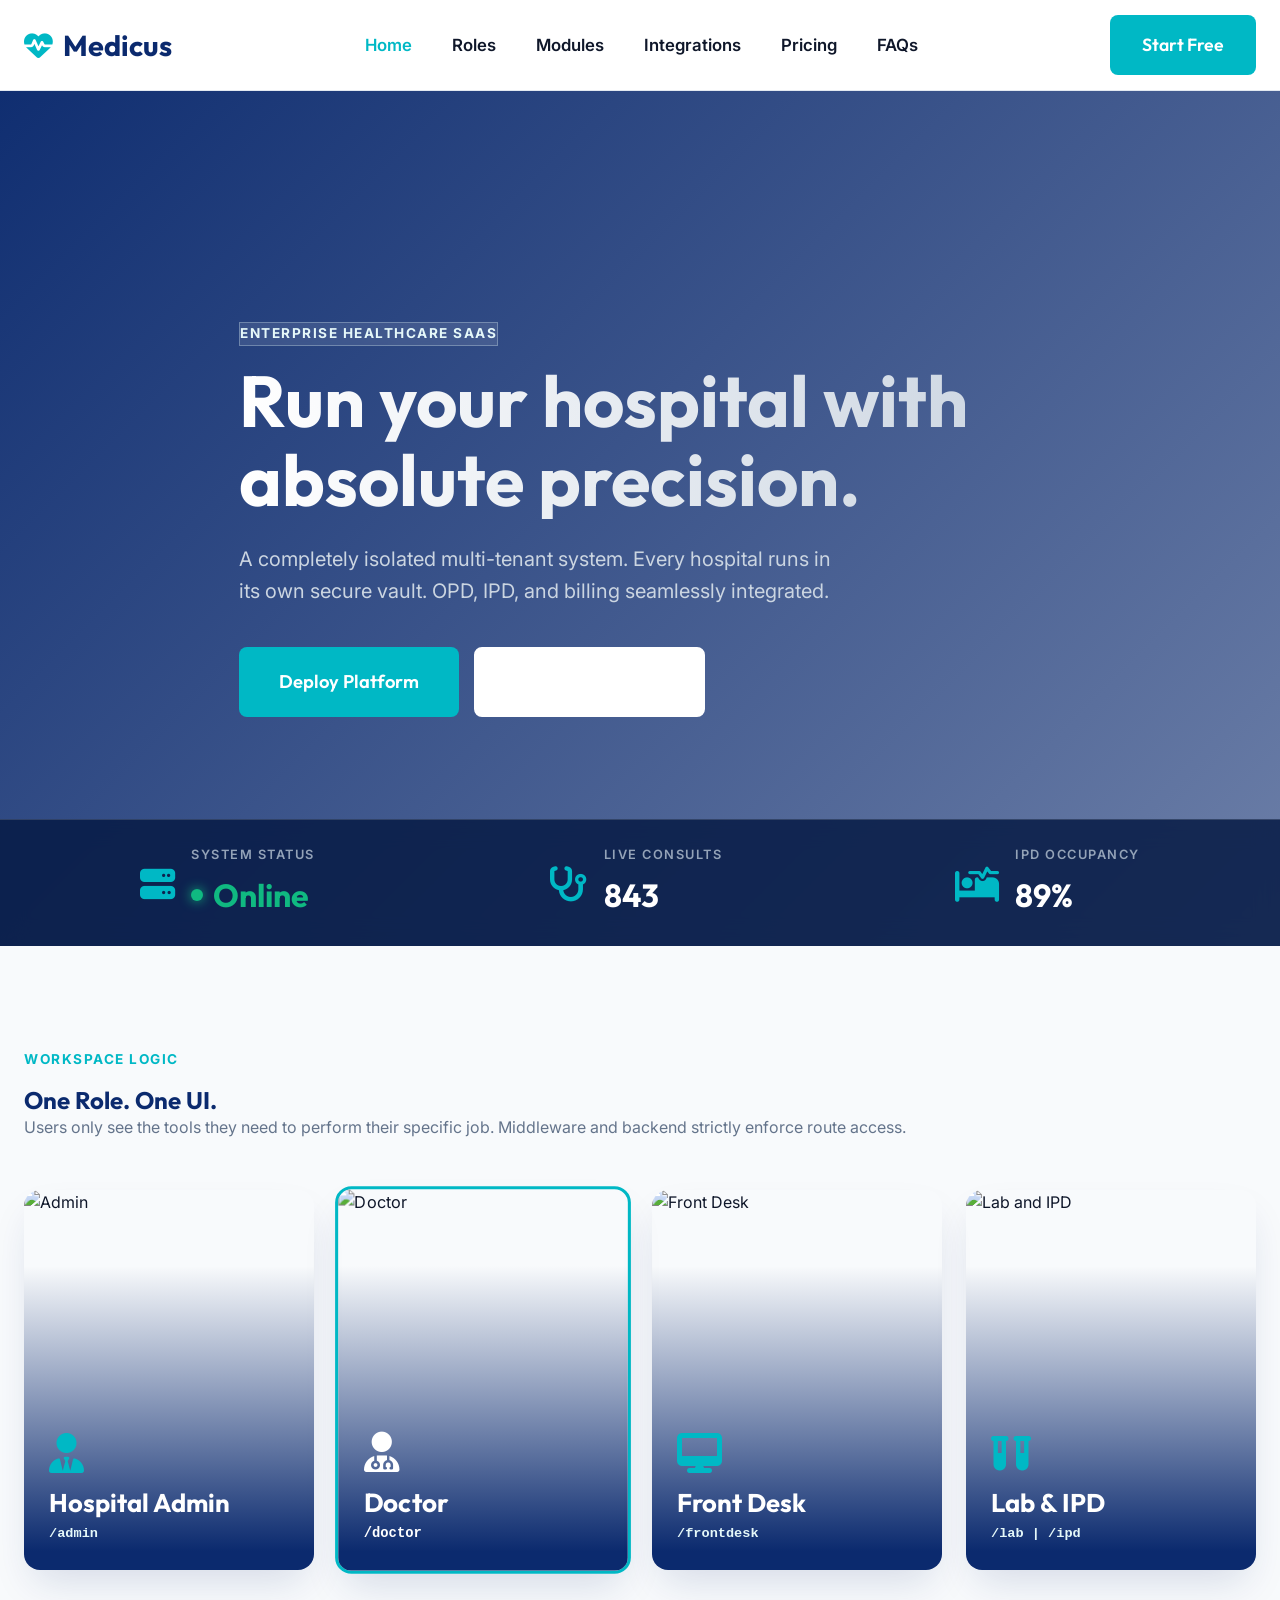
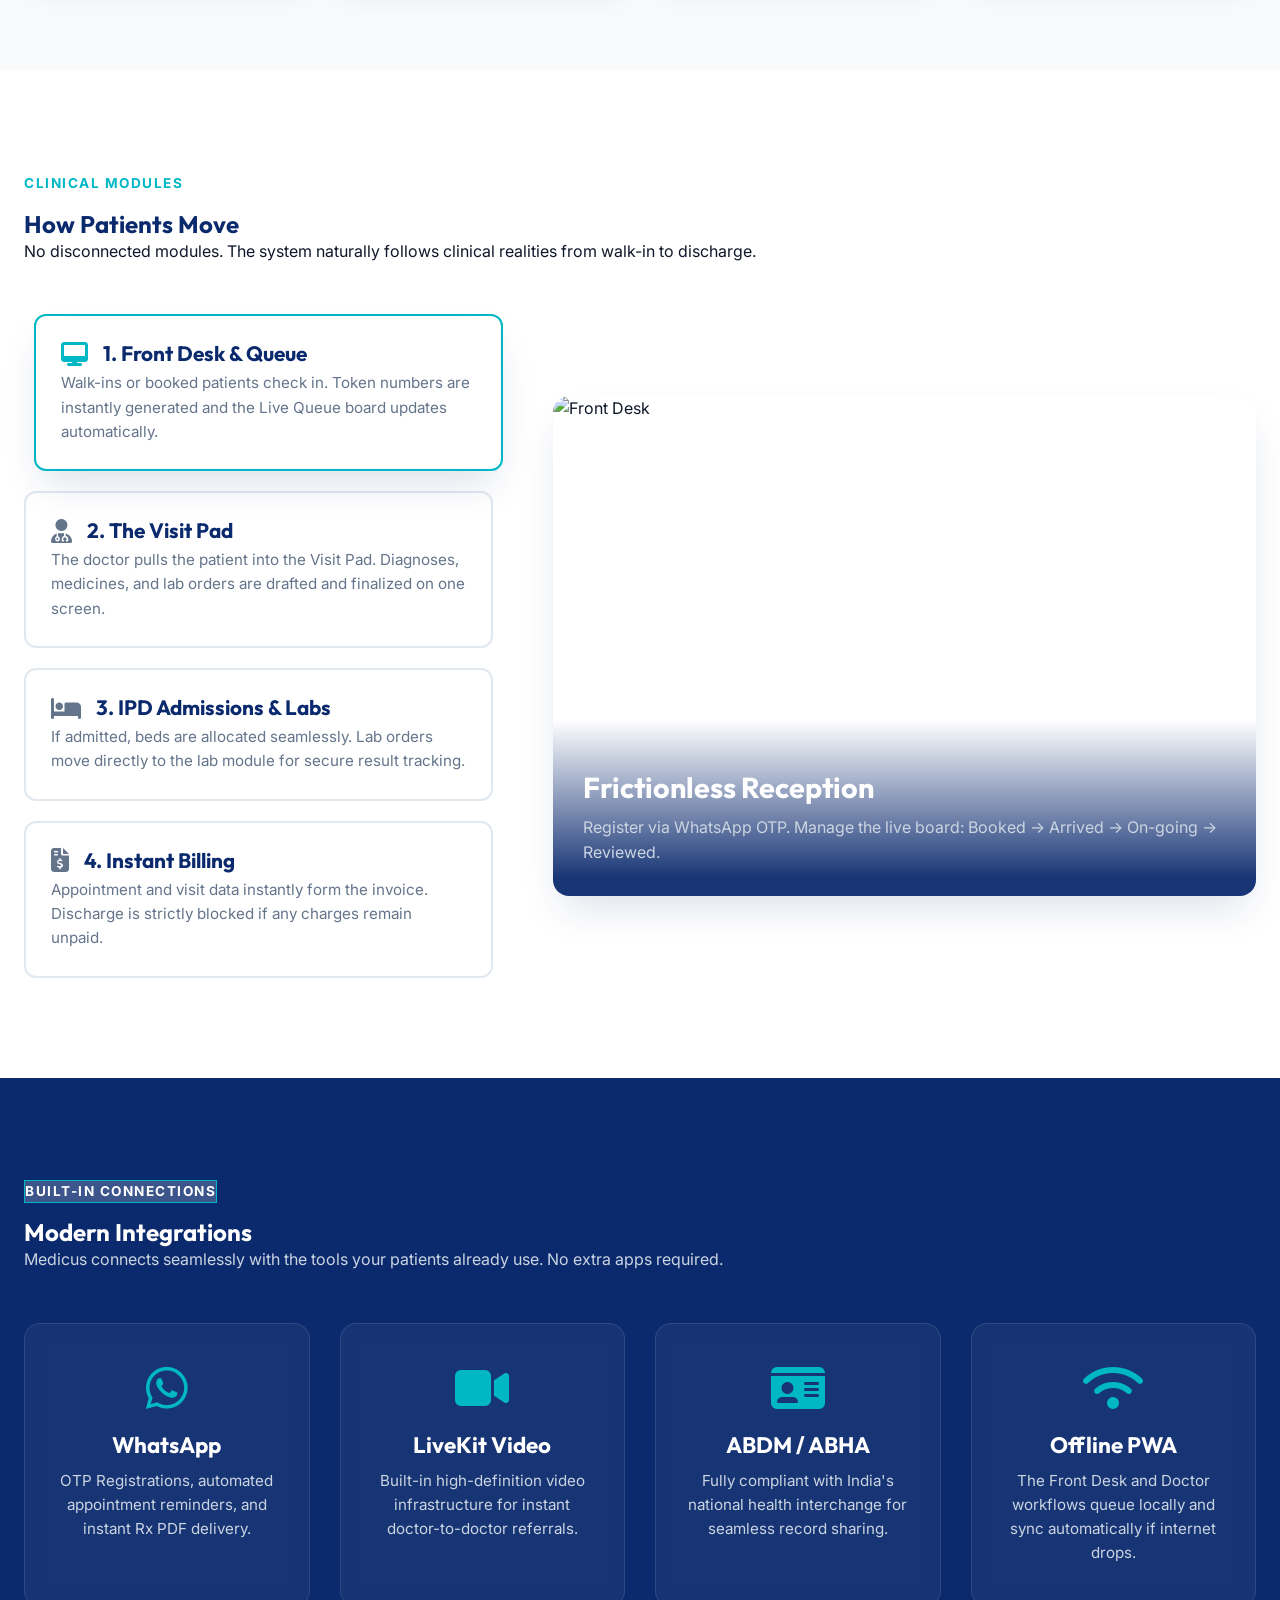
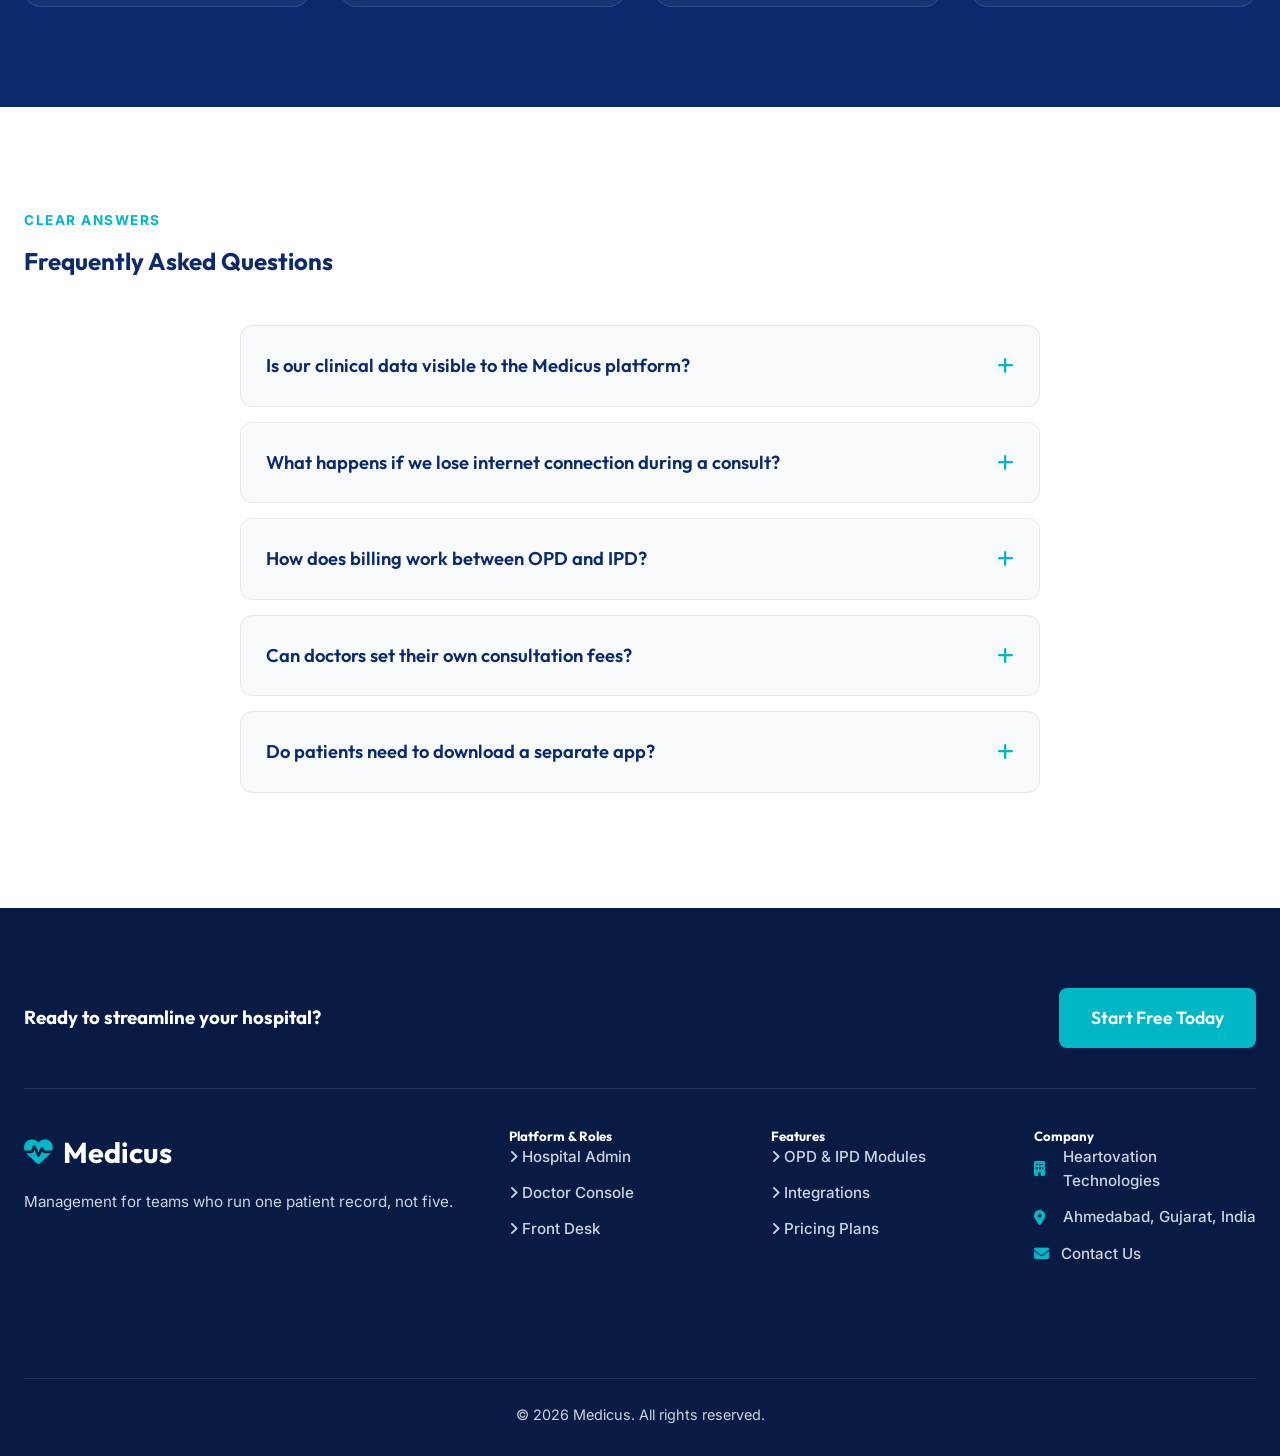
==== commit 1f50a01e: "Refactor code structure for improved readability and maintainability" ====
--- a/index.html
+++ b/index.html
@@ -1,758 +1,445 @@
 <!DOCTYPE html>
 <html lang="en">
 <head>
-  <meta charset="UTF-8">
-  <meta name="viewport" content="width=device-width, initial-scale=1.0">
-  <title>Medicus | Multi-Tenant Hospital & Clinic OS</title>
-  <meta name="description" content="Run your entire hospital, polyclinic, or diagnostic center on a single unified platform. Designed for how Indian healthcare actually works.">
-  <meta name="robots" content="index, follow">
-  
-  <!-- [PLACEHOLDER: canonical url] -->
-  <link rel="canonical" href="https://medicus.com/">
-  <!-- [PLACEHOLDER: favicon set] -->
-  <link rel="icon" href="/favicon.ico" type="image/x-icon">
-
-  <!-- Open Graph / Twitter -->
-  <meta property="og:type" content="website">
-  <meta property="og:url" content="https://medicus.com/">
-  <meta property="og:title" content="Medicus | Multi-Tenant Hospital OS">
-  <meta property="og:description" content="Run your entire hospital, polyclinic, or diagnostic center on a single unified platform.">
-  <!-- [PLACEHOLDER: real OG image path] -->
-  <meta property="og:image" content="https://medicus.com/assets/og-image.jpg">
-  <meta property="twitter:card" content="summary_large_image">
-
-  <!-- Fonts (Preconnected & swapped) -->
-  <link rel="preconnect" href="https://fonts.googleapis.com">
-  <link rel="preconnect" href="https://fonts.gstatic.com" crossorigin>
-  <link href="https://fonts.googleapis.com/css2?family=IBM+Plex+Sans:wght@400;500;600&family=Newsreader:opsz,wght@6..72,400;500;600&display=swap" rel="stylesheet">
-  
-  <link rel="stylesheet" href="style.css">
-
-  <!-- JSON-LD Schema -->
-  <script type="application/ld+json">
-  {
-    "@context": "https://schema.org",
-    "@type": "SoftwareApplication",
-    "name": "Medicus",
-    "applicationCategory": "HealthApplication",
-    "operatingSystem": "WebBrowser",
-    "description": "Multi-tenant Hospital & Clinic OS for the Indian healthcare market.",
-    "offers": {
-      "@type": "Offer",
-      "price": "0",
-      "priceCurrency": "INR"
-    }
-  }
-  </script>
+    <meta charset="UTF-8">
+    <meta name="viewport" content="width=device-width, initial-scale=1.0">
+    <title>Medicus | Premium Hospital Management</title>
+    
+    <!-- Premium Fonts -->
+    <link rel="preconnect" href="https://fonts.googleapis.com">
+    <link rel="preconnect" href="https://fonts.gstatic.com" crossorigin>
+    <link href="https://fonts.googleapis.com/css2?family=Outfit:wght@300;400;500;600;700&family=Inter:wght@400;500;600;700&display=swap" rel="stylesheet">
+    
+    <!-- FontAwesome Icons -->
+    <link rel="stylesheet" href="https://cdnjs.cloudflare.com/ajax/libs/font-awesome/6.4.0/css/all.min.css">
+    
+    <link rel="stylesheet" href="style.css">
+
+    <style>
+        /* --- Hero Enhancements --- */
+        html { scroll-behavior: smooth; }
+        .home-hero { height: 95vh; min-height: 700px; background: url('https://images.unsplash.com/photo-1581056771107-24ca5f033842?w=2000&q=80') center/cover no-repeat; display: flex; align-items: center; position: relative; }
+        .hero-overlay { position: absolute; inset: 0; background: linear-gradient(135deg, rgba(11, 42, 110, 0.98) 0%, rgba(11, 42, 110, 0.6) 100%); }
+        .hero-content { position: relative; z-index: 10; max-width: 850px; color: var(--white); animation: fadeUp 0.8s ease-out; }
+        
+        @keyframes fadeUp { from { opacity: 0; transform: translateY(20px); } to { opacity: 1; transform: translateY(0); } }
+
+        .hero-content h1 { font-size: 4.5rem; line-height: 1.1; margin-bottom: 24px; background: linear-gradient(to right, #ffffff, #cbd5e1); -webkit-background-clip: text; -webkit-text-fill-color: transparent; }
+        
+        /* --- Live Ticker --- */
+        .ticker { position: absolute; bottom: 0; left: 0; width: 100%; background: rgba(7, 27, 69, 0.85); backdrop-filter: blur(12px); -webkit-backdrop-filter: blur(12px); padding: 25px 0; border-top: 1px solid rgba(255,255,255,0.15); z-index: 20; }
+        .ticker-grid { display: flex; justify-content: space-around; align-items: center; color: var(--white); }
+        .t-item { display: flex; align-items: center; gap: 16px; }
+        .t-item i { font-size: 2.2rem; color: var(--teal); }
+        .t-label { font-size: 0.8rem; text-transform: uppercase; letter-spacing: 1.5px; color: #94a3b8; margin-bottom: 4px; font-weight: 600; }
+        .t-val { font-size: 2rem; font-family: 'Outfit', sans-serif; font-weight: 700; display: flex; align-items: center; gap: 10px; color: var(--white); }
+        .pulse { width: 12px; height: 12px; background: #10b981; border-radius: 50%; box-shadow: 0 0 12px #10b981; animation: blink 2s infinite; }
+        @keyframes blink { 0%, 100% { opacity: 1; } 50% { opacity: 0.4; } }
+
+        /* --- Roles / Workspaces --- */
+        .roles-section { background: var(--bg-gray); padding: 100px 0; }
+        .role-grid { display: grid; grid-template-columns: repeat(4, 1fr); gap: 24px; margin-top: 50px; }
+        .r-card-img { position: relative; height: 380px; border-radius: 16px; overflow: hidden; box-shadow: var(--shadow-md); transition: 0.3s; cursor: pointer; }
+        .r-card-img:hover { transform: translateY(-10px); }
+        .r-card-img img { position: absolute; inset: 0; z-index: 1; transition: transform 0.5s; }
+        .r-card-img:hover img { transform: scale(1.05); }
+        .r-card-overlay { position: absolute; inset: 0; background: linear-gradient(to top, var(--navy) 5%, transparent 80%); z-index: 2; display: flex; flex-direction: column; justify-content: flex-end; padding: 25px; color: var(--white); }
+        .r-card-overlay i { font-size: 2.5rem; color: var(--teal); margin-bottom: 15px; }
+        .r-card-overlay h3 { color: var(--white); font-size: 1.6rem; margin-bottom: 5px; }
+        .r-route { font-family: monospace; color: var(--teal-light); font-size: 0.85rem; font-weight: 600; }
+
+        /* --- Modules (Interactive Stepper) --- */
+        .stepper-container { display: grid; grid-template-columns: 1fr 1.5fr; gap: 60px; align-items: center; margin-top: 50px; }
+        .step-list { display: flex; flex-direction: column; gap: 20px; }
+        .step-btn { text-align: left; padding: 25px; border-radius: 12px; background: var(--white); border: 2px solid var(--border); cursor: pointer; transition: 0.3s; }
+        .step-btn:hover { border-color: var(--teal-light); }
+        .step-btn.active { border-color: var(--teal); box-shadow: var(--shadow-md); transform: translateX(10px); }
+        .step-btn h4 { font-size: 1.3rem; margin-bottom: 5px; display: flex; align-items: center; gap: 15px; color: var(--navy); }
+        .step-btn h4 i { color: var(--text-muted); font-size: 1.5rem; transition: 0.3s; }
+        .step-btn.active h4 i { color: var(--teal); }
+        .step-btn p { color: var(--text-muted); font-size: 0.95rem; margin: 0; }
+        .step-content { position: relative; height: 500px; border-radius: 16px; overflow: hidden; box-shadow: var(--shadow-md); }
+        .step-panel { position: absolute; inset: 0; opacity: 0; transition: opacity 0.4s ease; pointer-events: none; }
+        .step-panel.active { opacity: 1; pointer-events: all; }
+        .step-overlay { position: absolute; bottom: 0; left: 0; right: 0; background: linear-gradient(to top, rgba(11,42,110,0.95) 10%, transparent); padding: 50px 30px 30px; color: var(--white); }
+        .step-overlay h3 { color: var(--white); margin-bottom: 10px; font-size: 1.8rem;}
+        .step-overlay p { margin: 0; color: #cbd5e1; }
+
+        /* --- Integrations --- */
+        .int-section { background: var(--navy); color: var(--white); padding: 100px 0; }
+        .int-section .section-title { color: var(--white); }
+        .int-grid { display: grid; grid-template-columns: repeat(4, 1fr); gap: 30px; margin-top: 50px; }
+        .int-card { background: rgba(255,255,255,0.05); border: 1px solid rgba(255,255,255,0.1); padding: 40px 30px; border-radius: 16px; text-align: center; transition: 0.3s; backdrop-filter: blur(10px); }
+        .int-card:hover { background: var(--teal); border-color: var(--teal); transform: translateY(-5px); }
+        .int-card i { font-size: 3rem; color: var(--teal); margin-bottom: 20px; transition: 0.3s; }
+        .int-card:hover i { color: var(--white); }
+        .int-card h3 { color: var(--white); font-size: 1.4rem; margin-bottom: 10px; }
+        .int-card p { color: #cbd5e1; font-size: 0.95rem; margin: 0; transition: 0.3s; }
+        .int-card:hover p { color: var(--white); }
+
+        /* --- FAQs --- */
+        .faq-section { padding: 100px 0; background: var(--white); }
+        .faq-container { max-width: 800px; margin: 50px auto 0; }
+        details { background: var(--bg-gray); border: 1px solid var(--border); border-radius: 12px; margin-bottom: 15px; overflow: hidden; transition: 0.3s; }
+        details[open] { border-color: var(--teal); box-shadow: var(--shadow-sm); background: var(--white); }
+        summary { padding: 25px; font-size: 1.15rem; font-weight: 600; color: var(--navy); cursor: pointer; list-style: none; display: flex; justify-content: space-between; align-items: center; font-family: 'Outfit', sans-serif; }
+        summary::-webkit-details-marker { display: none; }
+        summary::after { content: '\f067'; font-family: 'Font Awesome 6 Free'; font-weight: 900; color: var(--teal); transition: 0.3s; }
+        details[open] summary::after { content: '\f068'; transform: rotate(180deg); }
+        .faq-content { padding: 0 25px 25px; color: var(--text-muted); line-height: 1.6; font-size: 1.05rem; }
+
+        /* --- Global Footer Overrides --- */
+        footer { background: var(--navy-dark, #071b45); color: var(--white, #ffffff); padding: 80px 0 30px; margin-top: 0; border-top: none; }
+        footer h3, footer h4, footer h5, footer .logo { color: var(--white, #ffffff) !important; }
+        .footer-top { display: flex; justify-content: space-between; align-items: center; padding-bottom: 40px; border-bottom: 1px solid rgba(255,255,255,0.1); flex-wrap: wrap; gap: 20px; }
+        .footer-grid { display: grid; grid-template-columns: 2fr 1fr 1fr 1fr; gap: 40px; padding: 40px 0; }
+        .footer-col ul { list-style: none; padding: 0; }
+        .footer-col ul li { margin-bottom: 12px; color: #cbd5e1; font-size: 0.95rem; display: flex; align-items: center; gap: 10px; }
+        .footer-col ul li a { color: #cbd5e1; text-decoration: none; transition: 0.3s; }
+        .footer-col ul li a:hover { color: var(--teal, #00B8C5); }
+        .copyright { text-align: center; border-top: 1px solid rgba(255,255,255,0.1); padding-top: 24px; color: #cbd5e1; font-size: 0.9rem; }
+
+        @media(max-width: 1024px) { 
+            .ticker-grid { flex-direction: column; gap: 20px; align-items: flex-start; } 
+            .home-hero { height: auto; padding: 120px 0 250px; }
+            .hero-content h1 { font-size: 3rem; }
+            .role-grid, .int-grid { grid-template-columns: 1fr 1fr; }
+            .stepper-container { grid-template-columns: 1fr; }
+            .step-btn.active { transform: translateY(-5px) translateX(0); }
+            .footer-grid { grid-template-columns: 1fr 1fr; }
+        }
+        @media(max-width: 768px) {
+            .role-grid, .int-grid, .footer-grid { grid-template-columns: 1fr; }
+            .footer-top { flex-direction: column; align-items: flex-start; }
+            .nav-links { display: none; }
+        }
+    </style>
 </head>
 <body>
 
-  <!-- Announcement Bar -->
-  <div class="announcement-bar" id="announcementBar">
-    <p>Now live: WhatsApp-based OTP patient registration <a href="/features.html">Learn more &rarr;</a></p>
-    <button aria-label="Dismiss announcement" id="closeAnnouncement">&times;</button>
-  </div>
-
-  <!-- Sticky Nav -->
-  <header class="site-header" id="siteNav">
-    <div id="scroll-progress-bar"></div>
-    <div class="nav-container">
-      <a href="/" class="brand-logo" aria-label="Medicus Home">
-        <svg aria-hidden="true" width="24" height="24" viewBox="0 0 24 24" fill="none" stroke="var(--teal)" stroke-width="2"><path d="M22 12h-4l-3 9L9 3l-3 9H2"/></svg>
-        <span>Medicus</span>
-      </a>
-      
-      <!-- Desktop Nav -->
-      <nav class="desktop-nav" aria-label="Main Navigation">
-        <ul class="nav-links">
-          <li><a href="#how-it-works">How it works</a></li>
-          <li><a href="#tour">Tour</a></li>
-          <li><a href="#roles">Roles</a></li>
-          <li><a href="pricing.html">Pricing</a></li>
-        </ul>
-      </nav>
-
-      <div class="nav-actions desktop-actions">
-        <a href="/login" class="nav-login">Log in</a>
-        <a href="contact.html" class="btn btn-primary">Book a demo</a>
-      </div>
-
-      <!-- Mobile Menu Toggle -->
-      <button class="mobile-menu-toggle" id="mobileMenuToggle" aria-expanded="false" aria-label="Toggle navigation menu">
-        <svg aria-hidden="true" viewBox="0 0 24 24" stroke="currentColor" fill="none" stroke-width="2"><path d="M4 6h16M4 12h16M4 18h16"></path></svg>
-      </button>
-    </div>
-
-    <!-- Mobile Slide-out Panel -->
-    <div class="mobile-menu-panel" id="mobileMenuPanel" aria-hidden="true">
-      <nav aria-label="Mobile Navigation">
-        <ul class="mobile-nav-links">
-          <li><a href="#how-it-works">How it works</a></li>
-          <li><a href="#tour">Tour</a></li>
-          <li><a href="#roles">Roles</a></li>
-          <li><a href="pricing.html">Pricing</a></li>
-        </ul>
-        <div class="mobile-nav-actions">
-          <a href="/login" class="btn btn-secondary">Log in</a>
-          <a href="contact.html" class="btn btn-primary">Book a demo</a>
-        </div>
-      </nav>
-    </div>
-  </header>
-
-  <main>
-    <!-- Hero Section -->
-    <section class="hero card-3d-reveal">
-      <div class="hero-content">
-        <span class="eyebrow">MULTI-TENANT HOSPITAL OS</span>
-        <h1>Run your entire clinic on a <span class="text-teal">single unified platform</span>.</h1>
-        <p>Replace fragmented tools with one cohesive operating system designed for OPD, IPD, and diagnostic workflows. Built for scale.</p>
-        <div class="hero-ctas">
-          <a href="contact.html" class="btn btn-primary">Book a demo</a>
-          <a href="pricing.html" class="btn btn-secondary">Create workspace &rarr;</a>
-        </div>
-        <p class="trust-microcopy">No credit card required. Setup in 15 minutes.</p>
-      </div>
-      <div class="hero-visual">
-        <div class="ui-mockup card-3d">
-          <div class="ui-chrome">
-            <span class="dot red"></span><span class="dot yellow"></span><span class="dot green"></span>
-            <div class="ui-url">app.medicus.com/visit-pad</div>
-          </div>
-          <div class="ui-body">
-            <div class="ui-sidebar">
-              <div class="ui-nav-item active"></div>
-              <div class="ui-nav-item"></div>
-              <div class="ui-nav-item"></div>
-            </div>
-            <div class="ui-main">
-              <div class="ui-header">
-                <div class="ui-avatar">DR</div>
-                <div class="ui-title">Dr. Sharma's Visit Pad</div>
-                <span class="chip booked" id="hero-queue-chip" style="margin-left: auto;">Booked</span>
-              </div>
-              <div class="ui-content-grid">
-                <!-- Realistic fake data instead of skeleton lines -->
-                <div class="ui-card data-card hero-row" data-placeholder="true">
-                  <div class="card-header">
-                    <strong>Anita Desai</strong> <span class="text-muted">| F, 42 yrs</span>
-                  </div>
-                  <div class="card-body">
-                    <span class="text-muted">10:30 AM • OPD Orthopedics</span>
-                    <p>C/O: Severe lower back pain radiating to left leg.</p>
-                  </div>
-                </div>
-                <div class="ui-card data-card hero-row" data-placeholder="true">
-                  <div class="card-header">
-                    <strong>Rahul Verma</strong> <span class="text-muted">| M, 28 yrs</span>
-                  </div>
-                  <div class="card-body">
-                    <span class="text-muted">10:45 AM • Follow-up</span>
-                  </div>
-                </div>
-              </div>
-            </div>
-          </div>
-        </div>
-      </div>
+    <!-- 1. HEADER (Matches Medicus Navigation Structure) -->
+    <header>
+        <div class="container navbar">
+            <a href="index.html" class="logo"><i class="fa-solid fa-heart-pulse"></i> Medicus</a>
+            <nav class="nav-links">
+                <a href="#home" class="active">Home</a>
+                <a href="#roles">Roles</a>
+                <a href="#modules">Modules</a>
+                <a href="#integrations">Integrations</a>
+                <a href="pricing.html">Pricing</a>
+                <a href="#faqs">FAQs</a>
+            </nav>
+            <a href="contact.html" class="btn btn-teal">Start Free</a>
+        </div>
+    </header>
+
+    <!-- 2. HERO SECTION -->
+    <section id="home" class="home-hero">
+        <div class="hero-overlay"></div>
+        <div class="container hero-content">
+            <span class="tagline" style="color: var(--teal-light); border: 1px solid rgba(229, 248, 249, 0.3); background: rgba(255,255,255,0.1); backdrop-filter: blur(4px);">Enterprise Healthcare SaaS</span>
+            <h1>Run your hospital with absolute precision.</h1>
+            <p class="subtitle" style="color: #cbd5e1; font-size: 1.25rem;">A completely isolated multi-tenant system. Every hospital runs in its own secure vault. OPD, IPD, and billing seamlessly integrated.</p>
+            <div style="display: flex; gap: 15px;">
+                <a href="contact.html" class="btn btn-teal" style="padding: 18px 40px; font-size: 1.15rem;">Deploy Platform</a>
+                <a href="#roles" class="btn btn-outline" style="border-color: var(--white); color: var(--white); padding: 18px 40px; font-size: 1.15rem;">View Workspaces</a>
+            </div>
+        </div>
+        
+        <!-- Live Ticker -->
+        <div class="ticker">
+            <div class="container ticker-grid">
+                <div class="t-item">
+                    <i class="fa-solid fa-server"></i>
+                    <div>
+                        <div class="t-label">System Status</div>
+                        <div class="t-val" style="color:#10b981;"><span class="pulse"></span> Online</div>
+                    </div>
+                </div>
+                <div class="t-item">
+                    <i class="fa-solid fa-stethoscope"></i>
+                    <div>
+                        <div class="t-label">Live Consults</div>
+                        <div class="t-val" id="live-consults">842</div>
+                    </div>
+                </div>
+                <div class="t-item">
+                    <i class="fa-solid fa-bed-pulse"></i>
+                    <div>
+                        <div class="t-label">IPD Occupancy</div>
+                        <div class="t-val">89%</div>
+                    </div>
+                </div>
+            </div>
+        </div>
     </section>
 
-    <!-- Social Proof Marquee -->
-    <section class="social-proof fade-slide-up bg-light">
-      <div class="proof-header">
-        <div class="rating-badges" data-placeholder="true">
-          <!-- Placeholder badges for G2/Capterra -->
-          <span class="stars">★★★★★</span>
-          <span>4.9/5 on Capterra &amp; G2</span>
-        </div>
-        <!-- [PLACEHOLDER: update actual clinic count] -->
-        <p class="proof-stat" data-placeholder="true">Trusted by 500+ clinics across India</p>
-      </div>
-      <div class="marquee-wrapper">
-        <div class="marquee-content">
-          <!-- [PLACEHOLDER: real client logos] -->
-          <div class="placeholder-logo" data-placeholder="true">City Hospital</div>
-          <div class="placeholder-logo" data-placeholder="true">Apex Polyclinic</div>
-          <div class="placeholder-logo" data-placeholder="true">Prime Diagnostics</div>
-          <div class="placeholder-logo" data-placeholder="true">CareHub India</div>
-          <div class="placeholder-logo" data-placeholder="true">Nova Clinics</div>
-          <!-- Duplicate for seamless scroll -->
-          <div class="placeholder-logo" data-placeholder="true" aria-hidden="true">City Hospital</div>
-          <div class="placeholder-logo" data-placeholder="true" aria-hidden="true">Apex Polyclinic</div>
-          <div class="placeholder-logo" data-placeholder="true" aria-hidden="true">Prime Diagnostics</div>
-          <div class="placeholder-logo" data-placeholder="true" aria-hidden="true">CareHub India</div>
-          <div class="placeholder-logo" data-placeholder="true" aria-hidden="true">Nova Clinics</div>
-        </div>
-      </div>
+    <!-- 3. ROLES (Workspaces) -->
+    <section id="roles" class="section roles-section">
+        <div class="container">
+            <div class="text-center">
+                <span class="tagline">Workspace Logic</span>
+                <h2 class="section-title">One Role. One UI.</h2>
+                <p class="section-lead" style="color: var(--text-muted);">Users only see the tools they need to perform their specific job. Middleware and backend strictly enforce route access.</p>
+            </div>
+
+            <div class="role-grid">
+                <!-- Admin -->
+                <div class="r-card-img">
+                    <img src="https://images.unsplash.com/photo-1552664730-d307ca884978?q=80&w=2070&auto=format&fit=crop" alt="Admin">
+                    <div class="r-card-overlay">
+                        <i class="fa-solid fa-user-tie"></i>
+                        <h3>Hospital Admin</h3>
+                        <div class="r-route">/admin</div>
+                    </div>
+                </div>
+                <!-- Doctor -->
+                <div class="r-card-img" style="border: 3px solid var(--teal); transform: scale(1.02);">
+                    <img src="https://images.unsplash.com/photo-1622253692010-333f2da6031d?q=80&w=2064&auto=format&fit=crop" alt="Doctor">
+                    <div class="r-card-overlay">
+                        <i class="fa-solid fa-user-doctor" style="color: var(--white);"></i>
+                        <h3>Doctor</h3>
+                        <div class="r-route" style="color: var(--white);">/doctor</div>
+                    </div>
+                </div>
+                <!-- Front Desk -->
+                <div class="r-card-img">
+                    <img src="https://images.unsplash.com/photo-1538108149393-fbbd81895907?q=80&w=2128&auto=format&fit=crop" alt="Front Desk">
+                    <div class="r-card-overlay">
+                        <i class="fa-solid fa-desktop"></i>
+                        <h3>Front Desk</h3>
+                        <div class="r-route">/frontdesk</div>
+                    </div>
+                </div>
+                <!-- IPD & Lab -->
+                <div class="r-card-img">
+                    <img src="https://images.unsplash.com/photo-1579684385127-1ef15d508118?q=80&w=2080&auto=format&fit=crop" alt="Lab and IPD">
+                    <div class="r-card-overlay">
+                        <i class="fa-solid fa-vials"></i>
+                        <h3>Lab & IPD</h3>
+                        <div class="r-route">/lab | /ipd</div>
+                    </div>
+                </div>
+            </div>
+        </div>
     </section>
 
-    <!-- Problem Framing -->
-    <section id="how-it-works" class="problem-framing fade-slide-up">
-      <div class="section-header">
-        <h2>Running a clinic shouldn't feel this hard.</h2>
-        <p>The cost of fragmented systems is paid by your patients and staff.</p>
-      </div>
-      <div class="comparison-grid">
-        <div class="compare-card old-way">
-          <h3>The old way</h3>
-          <ul class="cross-list stagger-list">
-            <li>
-              <strong>Manual register books</strong>
-              <p>Illegible handwriting and lost patient histories.</p>
-            </li>
-            <li>
-              <strong>Fragmented WhatsApp tools</strong>
-              <p>Manual copy-pasting for reminders.</p>
-            </li>
-            <li>
-              <strong>Disconnected ledgers</strong>
-              <p>Billing mismatches between OPD and Lab.</p>
-            </li>
-          </ul>
-        </div>
-        <div class="compare-card new-way">
-          <h3>The Medicus way</h3>
-          <ul class="check-list stagger-list">
-            <li>
-              <strong>Digital queue board</strong>
-              <p>Real-time sync from front desk to doctor.</p>
-            </li>
-            <li>
-              <strong>Native automated comms</strong>
-              <p>Receipts &amp; reminders sent automatically.</p>
-            </li>
-            <li>
-              <strong>Integrated unified billing</strong>
-              <p>No revenue leaks between departments.</p>
-            </li>
-          </ul>
-        </div>
-      </div>
+    <!-- 4. MODULES (Interactive Clinical Chains) -->
+    <section id="modules" class="section">
+        <div class="container">
+            <div class="text-center">
+                <span class="tagline">Clinical Modules</span>
+                <h2 class="section-title">How Patients Move</h2>
+                <p class="section-lead" style="margin: 0 auto;">No disconnected modules. The system naturally follows clinical realities from walk-in to discharge.</p>
+            </div>
+
+            <div class="stepper-container">
+                <!-- Step Buttons -->
+                <div class="step-list">
+                    <div class="step-btn active">
+                        <h4><i class="fa-solid fa-desktop"></i> 1. Front Desk & Queue</h4>
+                        <p>Walk-ins or booked patients check in. Token numbers are instantly generated and the Live Queue board updates automatically.</p>
+                    </div>
+                    <div class="step-btn">
+                        <h4><i class="fa-solid fa-user-doctor"></i> 2. The Visit Pad</h4>
+                        <p>The doctor pulls the patient into the Visit Pad. Diagnoses, medicines, and lab orders are drafted and finalized on one screen.</p>
+                    </div>
+                    <div class="step-btn">
+                        <h4><i class="fa-solid fa-bed"></i> 3. IPD Admissions & Labs</h4>
+                        <p>If admitted, beds are allocated seamlessly. Lab orders move directly to the lab module for secure result tracking.</p>
+                    </div>
+                    <div class="step-btn">
+                        <h4><i class="fa-solid fa-file-invoice-dollar"></i> 4. Instant Billing</h4>
+                        <p>Appointment and visit data instantly form the invoice. Discharge is strictly blocked if any charges remain unpaid.</p>
+                    </div>
+                </div>
+
+                <!-- Step Visual Panels -->
+                <div class="step-content">
+                    <div class="step-panel active">
+                        <img src="https://images.unsplash.com/photo-1516549655169-df83a0774514?w=1200&q=80" alt="Front Desk">
+                        <div class="step-overlay">
+                            <h3>Frictionless Reception</h3>
+                            <p>Register via WhatsApp OTP. Manage the live board: Booked → Arrived → On-going → Reviewed.</p>
+                        </div>
+                    </div>
+                    <div class="step-panel">
+                        <img src="https://images.unsplash.com/photo-1579684385127-1ef15d508118?w=1200&q=80" alt="Doctor Console">
+                        <div class="step-overlay">
+                            <h3>The Visit Pad (OPD)</h3>
+                            <p>The prescription is the visit. Keep it as a draft until finalized. No manual reconciliation needed.</p>
+                        </div>
+                    </div>
+                    <div class="step-panel">
+                        <img src="https://images.unsplash.com/photo-1551288049-bebda4e38f71?w=1200&q=80" alt="Lab and IPD">
+                        <div class="step-overlay">
+                            <h3>Bed & Lab Lifecycle</h3>
+                            <p>Track samples from order to result. Allocate beds and schedule daily bedside nursing visits.</p>
+                        </div>
+                    </div>
+                    <div class="step-panel">
+                        <img src="https://images.unsplash.com/photo-1554224155-8d04cb21cd6c?w=1200&q=80" alt="Billing">
+                        <div class="step-overlay">
+                            <h3>Automated Invoicing</h3>
+                            <p>Collect cash/bank and send the PDF receipt over WhatsApp. Discount ceilings apply automatically.</p>
+                        </div>
+                    </div>
+                </div>
+            </div>
+        </div>
     </section>
 
-    <!-- NEW: Product Tour Tab Carousel -->
-    <section id="tour" class="product-tour fade-slide-up bg-light">
-      <div class="section-header">
-        <h2>Everything you need, in one window.</h2>
-        <p>A completely integrated suite for clinical and administrative teams.</p>
-      </div>
-      <div class="tour-container">
-        <div class="tour-tabs" role="tablist" aria-label="Product Tour">
-          <button class="tour-tab active" role="tab" aria-selected="true" data-target="tour-opd">OPD Visit Pad</button>
-          <button class="tour-tab" role="tab" aria-selected="false" data-target="tour-billing">Smart Billing</button>
-          <button class="tour-tab" role="tab" aria-selected="false" data-target="tour-ipd">IPD Management</button>
-          <button class="tour-tab" role="tab" aria-selected="false" data-target="tour-whatsapp">WhatsApp Native</button>
-        </div>
-        <div class="tour-panel-container">
-          
-          <!-- TAB 1: OPD Visit Pad -->
-          <div class="tour-panel active" id="tour-opd" role="tabpanel">
-            <div class="ui-mockup card-3d">
-              <div class="ui-chrome">
-                <span class="dot red"></span><span class="dot yellow"></span><span class="dot green"></span>
-                <div class="ui-url">app.medicus.com/visit-pad</div>
-              </div>
-              <div class="ui-body" style="height: 380px;">
-                <div class="ui-sidebar">
-                  <div class="ui-nav-item active"></div><div class="ui-nav-item"></div><div class="ui-nav-item"></div>
-                </div>
-                <div class="ui-main">
-                  <div class="ui-header">
-                    <div class="ui-avatar">DR</div>
-                    <div class="ui-title">OPD Consultation</div>
-                    <span class="chip ongoing" style="margin-left:auto;">In Progress</span>
-                  </div>
-                  <div class="ui-card data-card" style="margin-bottom: 1rem;">
-                    <strong>Patient:</strong> Rahul Verma <span class="text-muted">| M, 28 yrs</span> <br>
-                    <span class="text-muted" style="display:inline-block; margin-top:4px;"><strong>Vitals:</strong> BP 120/80, Temp 98.6°F, Wt 72kg</span>
-                  </div>
-                  <div class="ui-card data-card">
-                    <strong>Rx Builder (Prescriptions)</strong>
-                    <div class="ui-row mt-1" style="padding-top:8px; border-top:1px solid var(--border-light);">1. Azithromycin 500mg <span class="text-muted ml-auto">1-0-0 (5 Days)</span></div>
-                    <div class="ui-row mt-1">2. Paracetamol 650mg <span class="text-muted ml-auto">1-0-1 (3 Days)</span></div>
-                  </div>
-                </div>
-              </div>
-            </div>
-          </div>
-
-          <!-- TAB 2: Smart Billing -->
-          <div class="tour-panel" id="tour-billing" role="tabpanel">
-            <div class="ui-mockup card-3d">
-              <div class="ui-chrome">
-                <span class="dot red"></span><span class="dot yellow"></span><span class="dot green"></span>
-                <div class="ui-url">app.medicus.com/billing</div>
-              </div>
-              <div class="ui-body" style="height: 380px;">
-                <div class="ui-sidebar">
-                  <div class="ui-nav-item"></div><div class="ui-nav-item active"></div><div class="ui-nav-item"></div>
-                </div>
-                <div class="ui-main">
-                  <div class="ui-header">
-                    <div class="ui-avatar bg-teal">FD</div>
-                    <div class="ui-title">Invoice #INV-2026-091</div>
-                    <span class="chip arrived" style="margin-left:auto;">Paid via UPI</span>
-                  </div>
-                  <div class="ui-card data-card">
-                    <div class="ui-row text-muted" style="margin-bottom: 8px;"><strong>Item Description</strong> <strong class="ml-auto">Amount</strong></div>
-                    <div class="ui-row" style="margin-bottom: 6px;">Consultation - Dr. Sharma <span class="ml-auto">₹ 500.00</span></div>
-                    <div class="ui-row" style="margin-bottom: 6px;">Complete Blood Count (CBC) <span class="ml-auto">₹ 450.00</span></div>
-                    <div class="ui-row" style="margin-bottom: 6px;">Digital X-Ray (Lower Back) <span class="ml-auto">₹ 600.00</span></div>
-                    <hr style="border:0; border-top:1px dashed #E5E7EB; margin: 12px 0;">
-                    <div class="ui-row"><strong>Total Amount</strong> <strong class="ml-auto text-teal" style="font-size:1.1rem;">₹ 1,550.00</strong></div>
-                  </div>
-                </div>
-              </div>
-            </div>
-          </div>
-
-          <!-- TAB 3: IPD Management -->
-          <div class="tour-panel" id="tour-ipd" role="tabpanel">
-            <div class="ui-mockup card-3d">
-              <div class="ui-chrome">
-                <span class="dot red"></span><span class="dot yellow"></span><span class="dot green"></span>
-                <div class="ui-url">app.medicus.com/ipd-ward</div>
-              </div>
-              <div class="ui-body" style="height: 380px;">
-                <div class="ui-sidebar">
-                  <div class="ui-nav-item"></div><div class="ui-nav-item"></div><div class="ui-nav-item active"></div>
-                </div>
-                <div class="ui-main">
-                  <div class="ui-header">
-                    <div class="ui-title">Ward A (General)</div>
-                    <span class="text-muted" style="margin-left:auto; font-size:0.875rem;"><strong>8/10</strong> Beds Occupied</span>
-                  </div>
-                  <div style="display:grid; grid-template-columns: 1fr 1fr; gap:1rem;">
-                    <div class="ui-card data-card" style="border-left: 4px solid var(--status-booked);">
-                      <div style="display:flex; justify-content:space-between; margin-bottom:4px;"><strong>Bed A-01</strong> <span class="chip booked">Occupied</span></div>
-                      Anita Desai <br><span class="text-muted">Admitted: 2 days ago</span>
-                    </div>
-                    <div class="ui-card data-card" style="border-left: 4px solid var(--status-arrived);">
-                      <div style="display:flex; justify-content:space-between; margin-bottom:4px;"><strong>Bed A-02</strong> <span class="chip arrived">Available</span></div>
-                      <span class="text-muted"><br>Cleaned and ready</span>
-                    </div>
-                    <div class="ui-card data-card" style="border-left: 4px solid var(--status-booked);">
-                      <div style="display:flex; justify-content:space-between; margin-bottom:4px;"><strong>Bed A-03</strong> <span class="chip booked">Occupied</span></div>
-                      Sunil K. <br><span class="text-muted">Admitted: Today (11:00 AM)</span>
-                    </div>
-                  </div>
-                </div>
-              </div>
-            </div>
-          </div>
-
-          <!-- TAB 4: WhatsApp Native -->
-          <div class="tour-panel" id="tour-whatsapp" role="tabpanel">
-            <div class="ui-mockup card-3d">
-              <div class="ui-chrome">
-                <span class="dot red"></span><span class="dot yellow"></span><span class="dot green"></span>
-                <div class="ui-url">app.medicus.com/communications</div>
-              </div>
-              <div class="ui-body" style="height: 380px;">
-                <div class="ui-sidebar">
-                  <div class="ui-nav-item active"></div><div class="ui-nav-item active"></div><div class="ui-nav-item"></div>
-                </div>
-                <div class="ui-main">
-                  <div class="ui-header">
-                    <div class="ui-title">Automated Dispatches</div>
-                    <span class="chip arrived" style="margin-left:auto;">API Active</span>
-                  </div>
-                  <div class="ui-card data-card" style="margin-bottom: 0.75rem;">
-                    <div class="ui-row">
-                      <strong style="color:#25D366;">[WhatsApp]</strong> &nbsp; +91 98765 *****
-                      <span class="text-muted ml-auto">Just now</span>
-                    </div>
-                    <p style="margin-top:6px; color:var(--text-dark);">"Hello Rahul, your appointment with Dr. Sharma is confirmed for tomorrow..."</p>
-                    <span class="text-muted" style="font-size:0.7rem;">✓✓ Delivered</span>
-                  </div>
-                  <div class="ui-card data-card">
-                    <div class="ui-row">
-                      <strong style="color:#25D366;">[WhatsApp]</strong> &nbsp; +91 91234 *****
-                      <span class="text-muted ml-auto">10 mins ago</span>
-                    </div>
-                    <p style="margin-top:6px; color:var(--text-dark);">"Dear Anita, please find your attached payment receipt for Invoice #INV-2026-091..."</p>
-                    <span class="text-teal" style="font-size:0.7rem;">✓✓ Read</span>
-                  </div>
-                </div>
-              </div>
-            </div>
-          </div>
-
-        </div>
-      </div>
+    <!-- 5. INTEGRATIONS -->
+    <section id="integrations" class="section int-section">
+        <div class="container">
+            <div class="text-center">
+                <span class="tagline" style="background: rgba(255,255,255,0.2); color: var(--white); border: 1px solid var(--teal);">Built-in Connections</span>
+                <h2 class="section-title">Modern Integrations</h2>
+                <p class="section-lead" style="color: #cbd5e1;">Medicus connects seamlessly with the tools your patients already use. No extra apps required.</p>
+            </div>
+
+            <div class="int-grid">
+                <div class="int-card">
+                    <i class="fa-brands fa-whatsapp"></i>
+                    <h3>WhatsApp</h3>
+                    <p>OTP Registrations, automated appointment reminders, and instant Rx PDF delivery.</p>
+                </div>
+                <div class="int-card">
+                    <i class="fa-solid fa-video"></i>
+                    <h3>LiveKit Video</h3>
+                    <p>Built-in high-definition video infrastructure for instant doctor-to-doctor referrals.</p>
+                </div>
+                <div class="int-card">
+                    <i class="fa-solid fa-id-card"></i>
+                    <h3>ABDM / ABHA</h3>
+                    <p>Fully compliant with India's national health interchange for seamless record sharing.</p>
+                </div>
+                <div class="int-card">
+                    <i class="fa-solid fa-wifi"></i>
+                    <h3>Offline PWA</h3>
+                    <p>The Front Desk and Doctor workflows queue locally and sync automatically if internet drops.</p>
+                </div>
+            </div>
+        </div>
     </section>
 
-    <!-- Clinical Chains Diagram -->
-    <section class="clinical-chains card-3d-reveal">
-      <div class="section-header">
-        <h2>Two clinical chains, one patient record.</h2>
-      </div>
-      <div class="diagram-container card-3d">
-        <div class="flow opd-flow">
-          <div class="traveling-dot" aria-hidden="true"></div>
-          <div class="node">
-            <svg aria-hidden="true" width="24" height="24" viewBox="0 0 24 24" fill="none" stroke="currentColor" stroke-width="2"><path d="M17 21v-2a4 4 0 0 0-4-4H5a4 4 0 0 0-4 4v2"></path><circle cx="9" cy="7" r="4"></circle><path d="M23 21v-2a4 4 0 0 0-3-3.87"></path><path d="M16 3.13a4 4 0 0 1 0 7.75"></path></svg>
-            Front Desk<br><small>Registration &amp; Queue</small>
-          </div>
-          <div class="arrow" aria-hidden="true">&rarr;</div>
-          <div class="node accent">
-            <svg aria-hidden="true" width="24" height="24" viewBox="0 0 24 24" fill="none" stroke="currentColor" stroke-width="2"><path d="M12 22s8-4 8-10V5l-8-3-8 3v7c0 6 8 10 8 10z"></path></svg>
-            Doctor<br><small>Prescription is the record</small>
-          </div>
-          <div class="arrow" aria-hidden="true">&rarr;</div>
-          <div class="node">
-            <svg aria-hidden="true" width="24" height="24" viewBox="0 0 24 24" fill="none" stroke="currentColor" stroke-width="2"><rect x="2" y="3" width="20" height="14" rx="2" ry="2"></rect><line x1="8" y1="21" x2="16" y2="21"></line><line x1="12" y1="17" x2="12" y2="21"></line></svg>
-            Lab / Billing<br><small>Auto-synced orders</small>
-          </div>
-        </div>
-      </div>
+    <!-- 6. FAQs -->
+    <section id="faqs" class="section faq-section">
+        <div class="container">
+            <div class="text-center">
+                <span class="tagline">Clear Answers</span>
+                <h2 class="section-title">Frequently Asked Questions</h2>
+            </div>
+            
+            <div class="faq-container">
+                <details>
+                    <summary>Is our clinical data visible to the Medicus platform?</summary>
+                    <div class="faq-content">
+                        No. Medicus utilizes a strict multi-tenant architecture. All clinical data (Protected Health Information) is locked behind a strict <code>@PhiResource()</code> guard. The platform layer can only see commercial KPIs (like total subscriptions) and cannot access patient records without an audited, 60-minute impersonation token initiated by you.
+                    </div>
+                </details>
+                <details>
+                    <summary>What happens if we lose internet connection during a consult?</summary>
+                    <div class="faq-content">
+                        Medicus features an Offline PWA mode. Adding a patient, running a consult, writing a prescription, and queuing bills will continue to work locally. The system will automatically sync with the cloud the moment your connection is restored.
+                    </div>
+                </details>
+                <details>
+                    <summary>How does billing work between OPD and IPD?</summary>
+                    <div class="faq-content">
+                        For OPD, the invoice is generated directly from the finalized appointment snapshot. For IPD, the admission carries everything (bed charges, bedside visits, labs). A patient cannot be discharged in the system if unbilled charges remain on their admission record.
+                    </div>
+                </details>
+                <details>
+                    <summary>Can doctors set their own consultation fees?</summary>
+                    <div class="faq-content">
+                        No. To maintain hospital-wide consistency, all pricing is controlled by the Hospital Admin via the Centralized Masters module. This ensures discounts, taxes, and billing categories remain uniform across the entire facility.
+                    </div>
+                </details>
+                <details>
+                    <summary>Do patients need to download a separate app?</summary>
+                    <div class="faq-content">
+                        No app download is required. We utilize direct WhatsApp integration for sending OTPs, booking confirmations, and delivering Prescription/Invoice PDFs directly to the patient's phone.
+                    </div>
+                </details>
+            </div>
+        </div>
     </section>
 
-    <!-- Role-Based Solutions -->
-    <section id="roles" class="solutions bg-light">
-      <div class="scroll-rail" aria-hidden="true">
-        <div class="rail-track"></div>
-        <div class="rail-dot" data-target="0"></div>
-        <div class="rail-dot" data-target="1"></div>
-        <div class="rail-dot" data-target="2"></div>
-        <div class="rail-dot" data-target="3"></div>
-      </div>
-
-      <div class="section-header fade-slide-up">
-        <h2>Built for every role in your facility</h2>
-      </div>
-      
-      <!-- Blocks mapped to real UI data density -->
-      <div class="solution-block fade-slide-up">
-        <div class="solution-text">
-          <span class="persona-label">FRONT DESK & OPERATIONS</span>
-          <h3>Control the patient flow from entry to exit.</h3>
-          <ul class="feature-checklist">
-            <li><svg aria-hidden="true" viewBox="0 0 24 24" class="icon"><polyline points="20 6 9 17 4 12"></polyline></svg> Complete OPD & IPD patient registration</li>
-            <li><svg aria-hidden="true" viewBox="0 0 24 24" class="icon"><polyline points="20 6 9 17 4 12"></polyline></svg> Live queue board management</li>
-            <li><svg aria-hidden="true" viewBox="0 0 24 24" class="icon"><polyline points="20 6 9 17 4 12"></polyline></svg> Integrated billing and payment tracking</li>
-          </ul>
-          <a href="features.html#front-desk" class="text-link">Explore Front Desk &rarr;</a>
-        </div>
-        <div class="solution-visual">
-          <div class="ui-mockup mini data-mock">
-            <div class="ui-header-mini">Queue Board - Dr. Sharma</div>
-            <div class="ui-row"><span class="chip booked">Booked</span> Raj Patel <span class="text-muted ml-auto">10:30a</span></div>
-            <div class="ui-row"><span class="chip arrived">Arrived</span> Anita Desai <span class="text-muted ml-auto">10:45a</span></div>
-            <div class="ui-row"><span class="chip ongoing">In-visit</span> Sunil K. <span class="text-muted ml-auto">11:00a</span></div>
-          </div>
-        </div>
-      </div>
-
-      <div class="solution-block reverse fade-slide-up">
-        <div class="solution-text">
-          <span class="persona-label">CLINICAL TEAM</span>
-          <h3>Focus on care, not clerical data entry.</h3>
-          <ul class="feature-checklist">
-            <li><svg aria-hidden="true" viewBox="0 0 24 24" class="icon"><polyline points="20 6 9 17 4 12"></polyline></svg> Streamlined Visit Pad for quick prescribing</li>
-            <li><svg aria-hidden="true" viewBox="0 0 24 24" class="icon"><polyline points="20 6 9 17 4 12"></polyline></svg> Direct lab and radiology ordering</li>
-            <li><svg aria-hidden="true" viewBox="0 0 24 24" class="icon"><polyline points="20 6 9 17 4 12"></polyline></svg> IPD bedside visit logging</li>
-          </ul>
-          <a href="features.html#doctor" class="text-link">Explore Visit Pad &rarr;</a>
-        </div>
-        <div class="solution-visual">
-          <div class="ui-mockup mini data-mock">
-             <div class="ui-header-mini">Rx Builder: Anita Desai</div>
-             <div class="ui-row typing-row"><strong>Rx:</strong> Paracetamol 500mg (1-0-1)</div>
-             <div class="ui-row"><strong>Lab:</strong> Complete Blood Count (CBC)</div>
-          </div>
-        </div>
-      </div>
-
-      <div class="solution-block fade-slide-up">
-        <div class="solution-text">
-          <span class="persona-label">HOSPITAL ADMINISTRATORS</span>
-          <h3>Secure oversight of your entire operation.</h3>
-          <ul class="feature-checklist">
-            <li><svg aria-hidden="true" viewBox="0 0 24 24" class="icon"><polyline points="20 6 9 17 4 12"></polyline></svg> Granular staff and seat management</li>
-            <li><svg aria-hidden="true" viewBox="0 0 24 24" class="icon"><polyline points="20 6 9 17 4 12"></polyline></svg> Pricing and master data hub</li>
-            <li><svg aria-hidden="true" viewBox="0 0 24 24" class="icon"><polyline points="20 6 9 17 4 12"></polyline></svg> Global facility settings</li>
-          </ul>
-        </div>
-        <div class="solution-visual">
-          <div class="ui-mockup mini data-mock">
-            <div class="ui-header-mini">Staff Directory</div>
-            <div class="ui-row">
-              <div class="avatar-sm">DR</div>
-              <div><strong>Dr. Sharma</strong><br><span class="text-muted">Orthopedics • Active</span></div>
-            </div>
-            <div class="ui-row">
-              <div class="avatar-sm bg-teal">AK</div>
-              <div><strong>A. Kumar</strong><br><span class="text-muted">Front Desk • Active</span></div>
-            </div>
-          </div>
-        </div>
-      </div>
-
-      <div class="solution-block reverse fade-slide-up">
-        <div class="solution-text">
-          <span class="persona-label">PLATFORM OPERATORS</span>
-          <h3>Scale multi-tenant architectures effortlessly.</h3>
-          <ul class="feature-checklist">
-            <li><svg aria-hidden="true" viewBox="0 0 24 24" class="icon"><polyline points="20 6 9 17 4 12"></polyline></svg> Manage multiple tenants and billing plans</li>
-            <li><svg aria-hidden="true" viewBox="0 0 24 24" class="icon"><polyline points="20 6 9 17 4 12"></polyline></svg> Secure audited impersonation for support</li>
-            <li><svg aria-hidden="true" viewBox="0 0 24 24" class="icon"><polyline points="20 6 9 17 4 12"></polyline></svg> MRR and global usage dashboards</li>
-          </ul>
-        </div>
-        <div class="solution-visual">
-          <div class="ui-mockup mini dark data-mock">
-            <div class="ui-header-mini">Super Admin Console</div>
-            <div class="ui-row">Active Tenants: <strong class="ml-auto">42</strong></div>
-            <div class="ui-row">Monthly MRR: <strong class="ml-auto">₹1.2L</strong></div>
-            <div class="ui-row text-teal mt-1">Impersonate Tenant User &rarr;</div>
-          </div>
-        </div>
-      </div>
-    </section>
-
-    <!-- NEW: Outcomes / ROI Block -->
-    <section class="roi-stats fade-slide-up">
-      <div class="section-header">
-        <h2>It pays for itself fast.</h2>
-        <p>Beta metrics illustrating the impact of a unified system.</p>
-      </div>
-      <div class="stats-grid">
-        <div class="stat-card" data-placeholder="true">
-          <span class="stat-badge">Projected</span>
-          <h3>40%</h3>
-          <p>Faster patient check-in times using integrated queues.</p>
-        </div>
-        <div class="stat-card" data-placeholder="true">
-          <span class="stat-badge">Projected</span>
-          <h3>0</h3>
-          <p>Double-booked appointments across departments.</p>
-        </div>
-        <div class="stat-card" data-placeholder="true">
-          <span class="stat-badge">Projected</span>
-          <h3>100%</h3>
-          <p>Digital prescription adoption leading to zero lost records.</p>
-        </div>
-      </div>
-    </section>
-
-    <!-- Localization / Credibility -->
-    <section class="credibility fade-slide-up bg-light">
-      <div class="section-header">
-        <h2>Built for how Indian clinics actually run</h2>
-      </div>
-      <div class="credibility-grid">
-        <div class="cred-card">
-          <svg aria-hidden="true" width="28" height="28" viewBox="0 0 24 24" fill="none" stroke="var(--teal)" stroke-width="2"><circle cx="12" cy="12" r="10"></circle><polyline points="12 6 12 12 16 14"></polyline></svg>
-          <h4>Localized Formats</h4>
-          <p>Native DD/MM/YYYY date formatting and strict 10-digit Indian mobile number validation built-in.</p>
-        </div>
-        <div class="cred-card">
-          <svg aria-hidden="true" width="28" height="28" viewBox="0 0 24 24" fill="none" stroke="var(--teal)" stroke-width="2"><path d="M21 15a2 2 0 0 1-2 2H7l-4 4V5a2 2 0 0 1 2-2h14a2 2 0 0 1 2 2z"></path></svg>
-          <h4>WhatsApp Native</h4>
-          <p>Send automated billing receipts and appointment reminders directly to the patient's WhatsApp.</p>
-        </div>
-        <div class="cred-card">
-          <svg aria-hidden="true" width="28" height="28" viewBox="0 0 24 24" fill="none" stroke="var(--teal)" stroke-width="2"><path d="M2 12h20M12 2v20"></path><path d="M12 12m-9 0a9 9 0 1 0 18 0a9 9 0 1 0 -18 0"></path></svg>
-          <h4>Offline-Tolerant</h4>
-          <p>Critical doctor and administrative workflows remain robust even during intermittent internet drops.</p>
-        </div>
-      </div>
-    </section>
-
-    <!-- Security & Compliance -->
-    <section class="security-strip fade-slide-up">
-      <div class="sec-item">
-        <div class="sec-icon"><svg aria-hidden="true" viewBox="0 0 24 24" class="icon"><rect x="3" y="11" width="18" height="11" rx="2" ry="2"></rect><path d="M7 11V7a5 5 0 0 1 10 0v4"></path></svg></div>
-        <div class="sec-content">
-          <strong>Tenant Isolation</strong>
-          <p>Every hospital's data is logically partitioned and never shared.</p>
-        </div>
-      </div>
-      <div class="sec-item">
-        <div class="sec-icon"><svg aria-hidden="true" viewBox="0 0 24 24" class="icon"><path d="M12 22s8-4 8-10V5l-8-3-8 3v7c0 6 8 10 8 10z"></path></svg></div>
-        <div class="sec-content">
-          <strong>Guarded RBAC</strong>
-          <p>Strict route enforcement based on user roles (Admin/Doctor/Front Desk).</p>
-        </div>
-      </div>
-      <div class="sec-item">
-        <div class="sec-icon"><svg aria-hidden="true" viewBox="0 0 24 24" class="icon"><path d="M1 12s4-8 11-8 11 8 11 8-4 8-11 8-11-8-11-8z"></path><circle cx="12" cy="12" r="3"></circle></svg></div>
-        <div class="sec-content">
-          <strong>Audited Impersonation</strong>
-          <p>Support access is tightly controlled, logged, and compliant.</p>
-        </div>
-      </div>
-      <div class="sec-item">
-        <div class="sec-icon"><svg aria-hidden="true" viewBox="0 0 24 24" class="icon"><path d="M12 2v20M17 5H9.5a3.5 3.5 0 0 0 0 7h5a3.5 3.5 0 0 1 0 7H6"></path></svg></div>
-        <div class="sec-content">
-          <strong>ABDM / ABHA Ready</strong>
-          <p>Built on modern standards to integrate with India's digital health ecosystem.</p>
-        </div>
-      </div>
-    </section>
-
-    <!-- NEW: Testimonial/Quotes -->
-    <section class="testimonials fade-slide-up bg-light">
-      <div class="section-header">
-        <h2>What clinic owners are saying</h2>
-      </div>
-      <div class="testimonial-grid">
-        <!-- [PLACEHOLDER: real testimonial data] -->
-        <article class="testimonial-card" data-placeholder="true">
-          <div class="quote-icon">"</div>
-          <p class="quote-text">Switching to Medicus eliminated our billing mismatches overnight. The integrated queue board saves our front desk hours every day.</p>
-          <div class="quote-author">
-            <div class="avatar-sm">RV</div>
-            <div>
-              <strong>Dr. Rahul Verma</strong><br>
-              <span class="text-muted">Chief Medical Officer, Apex Clinics</span>
-            </div>
-          </div>
-        </article>
-        <article class="testimonial-card" data-placeholder="true">
-          <div class="quote-icon">"</div>
-          <p class="quote-text">The Visit Pad is actually designed for doctors. It's fast, doesn't require clicking through five screens, and handles lab orders instantly.</p>
-          <div class="quote-author">
-            <div class="avatar-sm bg-teal">SM</div>
-            <div>
-              <strong>Dr. S. Mukherjee</strong><br>
-              <span class="text-muted">Consulting Physician</span>
-            </div>
-          </div>
-        </article>
-      </div>
-    </section>
-
-    <!-- Pricing Teaser -->
-    <section class="pricing-teaser fade-slide-up">
-      <div class="section-header">
-        <h2>Transparent pricing for every stage</h2>
-      </div>
-      <div class="pricing-grid">
-        <div class="plan-card">
-          <h3>Free</h3>
-          <p class="plan-diff">Core OPD workflows for solo practices.</p>
-          <ul class="plan-features">
-            <li>Up to 3 standard users</li>
-            <li>Basic OPD Visit Pad</li>
-            <li>Queue management</li>
-          </ul>
-        </div>
-        <div class="plan-card popular">
-          <h3>Growth</h3>
-          <p class="plan-diff">IPD features and expanded team seats.</p>
-          <ul class="plan-features">
-            <li>Unlimited standard users</li>
-            <li>IPD Bed Management</li>
-            <li>Advanced Billing &amp; WhatsApp</li>
-          </ul>
-        </div>
-        <div class="plan-card">
-          <h3>Enterprise</h3>
-          <p class="plan-diff">Multi-tenant management and API access.</p>
-          <ul class="plan-features">
-            <li>Tenant orchestration</li>
-            <li>Custom deployment</li>
-            <li>Priority 24/7 support</li>
-          </ul>
-        </div>
-      </div>
-      <div class="pricing-link-wrap">
-        <a href="pricing.html" class="text-link">See full comparison &rarr;</a>
-      </div>
-    </section>
-
-    <!-- FAQ -->
-    <section class="faq-section fade-slide-up bg-light">
-      <div class="section-header">
-        <h2>Frequently asked questions</h2>
-      </div>
-      <div class="faq-accordion">
-        <details class="faq-details">
-          <summary>What are the seat limits on the Free plan?</summary>
-          <div class="faq-content-wrapper"><div class="faq-content-inner"><div class="faq-content">
-            <p>The Free plan includes access for up to 3 standard users (e.g., 1 Doctor, 2 Front Desk). You can upgrade to Growth at any time to add more seats.</p>
-          </div></div></div>
-        </details>
-        <details class="faq-details">
-          <summary>Are IPD features locked to specific tiers?</summary>
-          <div class="faq-content-wrapper"><div class="faq-content-inner"><div class="faq-content">
-            <p>Yes, In-Patient Department (IPD) workflows, including bedside visits and admission tracking, are available starting on the Growth plan.</p>
-          </div></div></div>
-        </details>
-        <details class="faq-details">
-          <summary>Does Medicus work offline?</summary>
-          <div class="faq-content-wrapper"><div class="faq-content-inner"><div class="faq-content">
-            <p>Medicus is offline-tolerant. While it requires an internet connection for real-time queue syncing, active Visit Pad sessions safely cache data if the connection drops momentarily.</p>
-          </div></div></div>
-        </details>
-        <details class="faq-details">
-          <summary>Can I manage multiple clinic locations?</summary>
-          <div class="faq-content-wrapper"><div class="faq-content-inner"><div class="faq-content">
-            <p>Yes, the Enterprise tier supports multi-tenant orchestration, allowing you to manage permissions, billing, and reporting across multiple independent clinics from one Super Admin console.</p>
-          </div></div></div>
-        </details>
-        <details class="faq-details">
-          <summary>Is our patient data secure and isolated?</summary>
-          <div class="faq-content-wrapper"><div class="faq-content-inner"><div class="faq-content">
-            <p>Absolutely. Medicus relies on strict logical tenant isolation at the database level, ensuring one hospital's data can never be queried or accessed by another account.</p>
-          </div></div></div>
-        </details>
-      </div>
-    </section>
-
-    <!-- Final CTA -->
-    <section class="final-cta card-3d-reveal">
-      <div class="cta-container card-3d">
-        <h2>Ready to unify your clinic?</h2>
-        <p>Join the hospitals operating faster and safer on Medicus.</p>
-        <div class="cta-buttons">
-          <a href="pricing.html" class="btn btn-primary">Start free trial</a>
-          <a href="contact.html" class="btn btn-ghost">Talk to sales</a>
-        </div>
-        <p class="trust-microcopy">Secure, compliant, and built for India.</p>
-      </div>
-    </section>
-  </main>
-
-  <!-- Footer -->
-  <footer class="site-footer">
-    <div class="footer-grid">
-      <div class="footer-col brand-col">
-        <a href="/" class="brand-logo" aria-label="Medicus Home">
-          <svg aria-hidden="true" width="24" height="24" viewBox="0 0 24 24" fill="none" stroke="var(--teal)" stroke-width="2"><path d="M22 12h-4l-3 9L9 3l-3 9H2"/></svg>
-          <span>Medicus</span>
-        </a>
-        <p>The OS for Indian Healthcare.</p>
-        <div class="social-links">
-          <a href="#" aria-label="Twitter"><svg width="20" height="20" viewBox="0 0 24 24" fill="none" stroke="currentColor" stroke-width="2"><path d="M22 4s-.7 2.1-2 3.4c1.6 10-9.4 17.3-18 11.6 2.2.1 4.4-.6 6-2C3 15.5.5 9.6 3 5c2.2 2.6 5.6 4.1 9 4-.9-4.2 4-6.6 7-3.8 1.1 0 3-1.2 3-1.2z"></path></svg></a>
-          <a href="#" aria-label="LinkedIn"><svg width="20" height="20" viewBox="0 0 24 24" fill="none" stroke="currentColor" stroke-width="2"><path d="M16 8a6 6 0 0 1 6 6v7h-4v-7a2 2 0 0 0-2-2 2 2 0 0 0-2 2v7h-4v-7a6 6 0 0 1 6-6z"></path><rect x="2" y="9" width="4" height="12"></rect><circle cx="4" cy="4" r="2"></circle></svg></a>
-        </div>
-      </div>
-      <div class="footer-col">
-        <h4>Product</h4>
-        <ul>
-          <li><a href="features.html#front-desk">Front Desk</a></li>
-          <li><a href="features.html#doctor">Visit Pad</a></li>
-          <li><a href="features.html#admin">Admin Hub</a></li>
-          <li><a href="pricing.html">Pricing</a></li>
-        </ul>
-      </div>
-      <div class="footer-col">
-        <h4>Company</h4>
-        <ul>
-          <li><a href="contact.html">Contact Sales</a></li>
-          <li><a href="/security">Security</a></li>
-          <li><a href="/privacy">Privacy Policy</a></li>
-          <li><a href="/terms">Terms of Service</a></li>
-        </ul>
-      </div>
-    </div>
-    <div class="footer-bottom">
-      <p>&copy; 2026 Medicus. All rights reserved.</p>
-    </div>
-  </footer>
-
-  <script src="script.js"></script>
+    <!-- PREMIUM FOOTER -->
+    <footer>
+        <div class="container">
+            <div class="footer-top">
+                <h3>Ready to streamline your hospital?</h3>
+                <a href="contact.html" class="btn btn-teal">Start Free Today</a>
+            </div>
+            <div class="footer-grid">
+                <div>
+                    <div class="logo"><i class="fa-solid fa-heart-pulse"></i> Medicus</div>
+                    <p style="color: #cbd5e1; font-size: 0.95rem; margin-top: 15px;">Management for teams who run one patient record, not five.</p>
+                </div>
+                <div class="footer-col">
+                    <h5>Platform & Roles</h5>
+                    <ul>
+                        <li><a href="#roles"><i class="fa-solid fa-angle-right"></i> Hospital Admin</a></li>
+                        <li><a href="#roles"><i class="fa-solid fa-angle-right"></i> Doctor Console</a></li>
+                        <li><a href="#roles"><i class="fa-solid fa-angle-right"></i> Front Desk</a></li>
+                    </ul>
+                </div>
+                <div class="footer-col">
+                    <h5>Features</h5>
+                    <ul>
+                        <li><a href="#modules"><i class="fa-solid fa-angle-right"></i> OPD & IPD Modules</a></li>
+                        <li><a href="#integrations"><i class="fa-solid fa-angle-right"></i> Integrations</a></li>
+                        <li><a href="pricing.html"><i class="fa-solid fa-angle-right"></i> Pricing Plans</a></li>
+                    </ul>
+                </div>
+                <div class="footer-col">
+                    <h5>Company</h5>
+                    <ul>
+                        <li><i class="fa-solid fa-building" style="color: var(--teal); margin-right: 8px;"></i> Heartovation Technologies</li>
+                        <li><i class="fa-solid fa-location-dot" style="color: var(--teal); margin-right: 8px;"></i> Ahmedabad, Gujarat, India</li>
+                        <li><a href="contact.html"><i class="fa-solid fa-envelope" style="color: var(--teal); margin-right: 8px;"></i> Contact Us</a></li>
+                    </ul>
+                </div>
+            </div>
+            <div class="copyright">&copy; 2026 Medicus. All rights reserved.</div>
+        </div>
+    </footer>
+
+    <!-- LOGIC FOR LIVE TICKER & STEPPER -->
+    <script>
+        document.addEventListener("DOMContentLoaded", () => {
+            // 1. Live Consults Ticker Simulation
+            const liveConsults = document.getElementById('live-consults');
+            if(liveConsults) {
+                let consults = 842;
+                setInterval(() => {
+                    if(Math.random() > 0.5) {
+                        consults += 1;
+                        liveConsults.innerText = consults.toLocaleString();
+                    }
+                }, 2500);
+            }
+
+            // 2. Interactive Stepper Logic ("Modules" section)
+            const stepBtns = document.querySelectorAll('.step-btn');
+            const stepPanels = document.querySelectorAll('.step-panel');
+
+            if(stepBtns.length > 0 && stepPanels.length > 0) {
+                stepBtns.forEach((btn, index) => {
+                    btn.addEventListener('click', () => {
+                        // Remove active from all
+                        stepBtns.forEach(b => b.classList.remove('active'));
+                        stepPanels.forEach(p => p.classList.remove('active'));
+
+                        // Add active to clicked
+                        btn.classList.add('active');
+                        if(stepPanels[index]) stepPanels[index].classList.add('active');
+                    });
+                });
+            }
+        });
+    </script>
 </body>
 </html>
